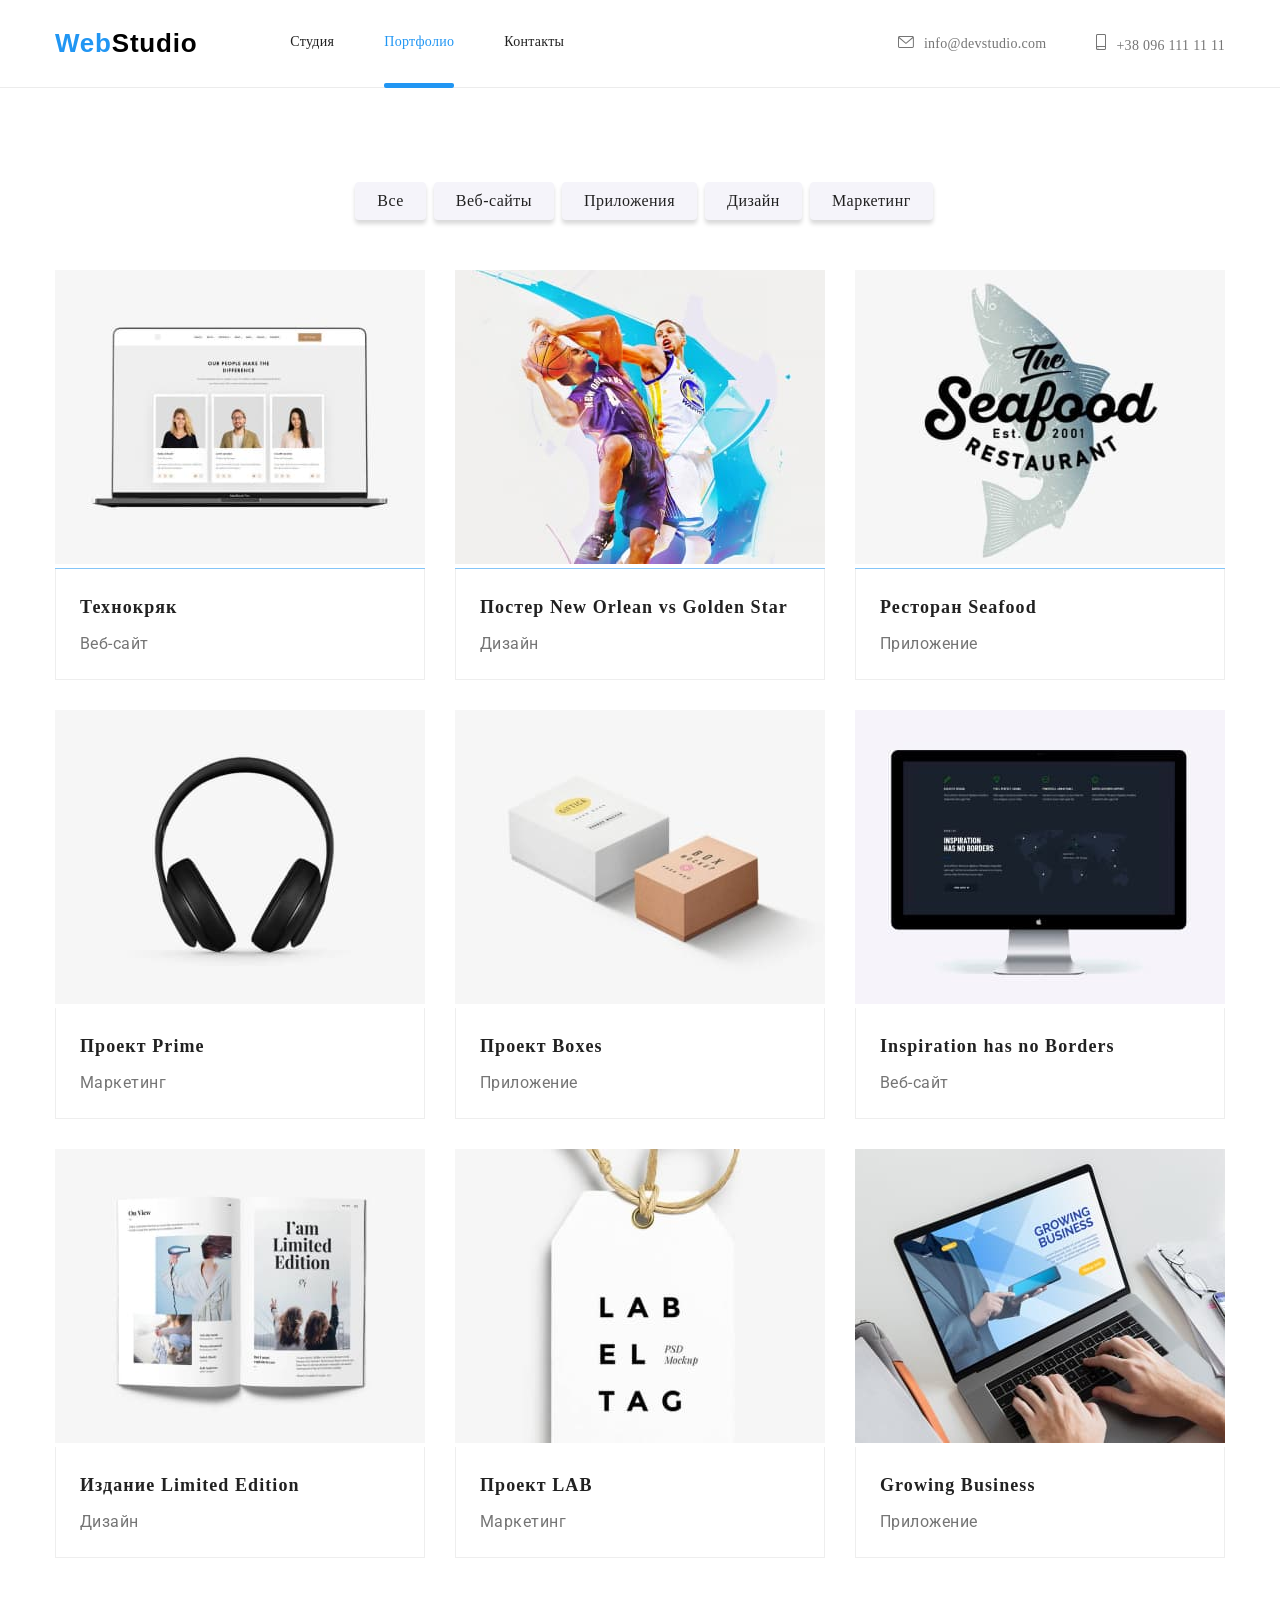
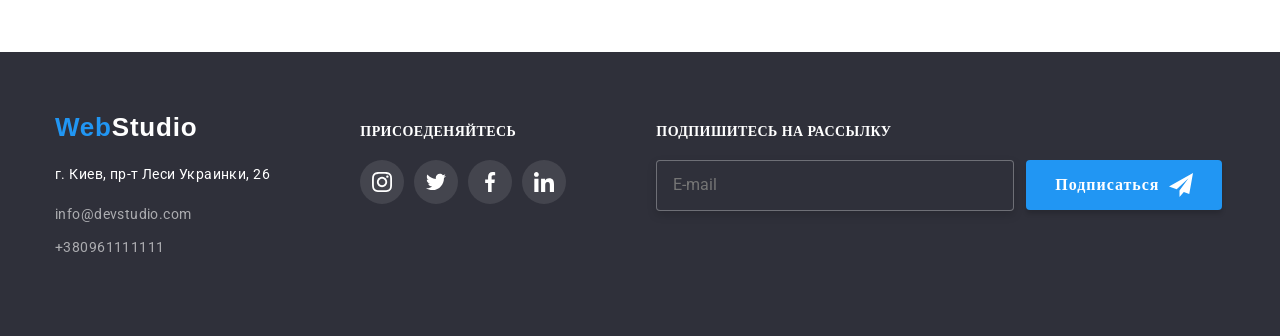
==== portfolio.html @ a05f937a "Добавляет файлы из ДЗ№7" ====
<!DOCTYPE html>
<html lang="ru">
  <head>
    <meta charset="UTF-8" />
    <meta http-equiv="X-UA-Compatible" content="IE=edge" />
    <meta name="viewport" content="width=device-width, initial-scale=1.0" />
    <title>GoIT Markup HW07</title>
    <!-- Add Google Fonts -->
    <link rel="preconnect" href="https://fonts.googleapis.com" />
    <link rel="preconnect" href="https://fonts.gstatic.com" crossorigin />
    <link
      href="https://fonts.googleapis.com/css2?family=Raleway:wght@700&family=Roboto:wght@400;500;700;900&display=swap"
      rel="stylesheet"
    />
    <!-- Modern-normalize CSS -->
    <link
      rel="stylesheet"
      href="https://cdnjs.cloudflare.com/ajax/libs/modern-normalize/1.0.0/modern-normalize.min.css"
    />
    <!-- Add CSS  -->
    <link rel="stylesheet" href="./css/main.min.css" />
  </head>
  <body class="body">
    <!-- Шапка -->
    <header class="site-header">
      <div class="container site-nav">
        <a href="./index.html" class="logo">Web<span class="logo_head">Studio</span></a>
        <nav class="site-nav">
          <ul class="header-nav">
            <li class="header-nav__item">
              <a href="./index.html" class="header-nav__link">Студия</a>
            </li>
            <li class="header-nav__item header-nav__item--append">
              <a href="./portfolio.html" class="header-nav__link header-nav__link--active"
                >Портфолио</a
              >
            </li>
            <li class="header-nav__item header-nav__item--append">
              <a href="#" class="header-nav__link">Контакты</a>
            </li>
          </ul>
        </nav>
        <ul class="contact-list">
          <li class="contact-list__item">
            <a href="mailto:info@devstudio.com" class="contact-list__link"
              ><svg class="contact_list__icon" width="16" height="12">
                <use href="./images/icons.svg#icon-mail"></use></svg
              >info@devstudio.com</a
            >
          </li>
          <li class="contact-list__item contact-list__item--append">
            <a href="tel:+380961111111" class="contact-list__link"
              ><svg class="contact_list__icon" width="10" height="16">
                <use href="./images/icons.svg#icon-phone"></use></svg
              >+38 096 111 11 11</a
            >
          </li>
        </ul>
      </div>
    </header>
    <!-- Портфолио -->
    <main>
      <section class="section">
        <div class="container">
          <h1 class="visually-hidden">Портфолио</h1>
          <ul class="pf-filter list">
            <li class="pf-filter__item pf-filter__item--append">
              <button type="button" class="button pf-filter__btn">Все</button>
            </li>
            <li class="pf-filter__item pf-filter__item--append">
              <button type="button" class="button pf-filter__btn">Веб-сайты</button>
            </li>
            <li class="pf-filter__item pf-filter__item--append">
              <button type="button" class="button pf-filter__btn">Приложения</button>
            </li>
            <li class="pf-filter__item pf-filter__item--append">
              <button type="button" class="button pf-filter__btn">Дизайн</button>
            </li>
            <li class="pf-filter__item pf-filter__item--append">
              <button type="button" class="button pf-filter__btn">Маркетинг</button>
            </li>
          </ul>
          <ul class="product-cart__wraper">
            <li class="product-cart">
              <a href="#" class="product-cart__link">
                <div class="cart-header">
                  <div class="product-cart__overlay">
                    <p class="text cart-header__text">
                      По своей сути рыбатекст является альтернативой традиционному lorem ipsum,
                      который вызывает у некторых людей недоумение при попытках прочитать рыбу текст
                    </p>
                  </div>
                  <img src="./images/pf-img1.jpg" alt="" width="370" />
                </div>
                <div class="cart-footer">
                  <h2 class="cart-footer__name tittle">Технокряк</h2>
                  <p class="cart-footer__products text">Веб-сайт</p>
                </div>
              </a>
            </li>
            <li class="product-cart">
              <a href="#" class="product-cart__link">
                <div class="cart-header">
                  <div class="product-cart__overlay">
                    <p class="text cart-header__text">
                      По своей сути рыбатекст является альтернативой традиционному lorem ipsum,
                      который вызывает у некторых людей недоумение при попытках прочитать рыбу текст
                    </p>
                  </div>
                  <img src="./images/pf-img2.jpg" alt="" width="370" />
                </div>
                <div class="cart-footer">
                  <h2 class="cart-footer__name tittle">Постер New Orlean vs Golden Star</h2>
                  <p class="cart-footer__products text">Дизайн</p>
                </div>
              </a>
            </li>
            <li class="product-cart">
              <a href="#" class="product-cart__link">
                <div class="cart-header">
                  <div class="product-cart__overlay">
                    <p class="text cart-header__text">
                      По своей сути рыбатекст является альтернативой традиционному lorem ipsum,
                      который вызывает у некторых людей недоумение при попытках прочитать рыбу текст
                    </p>
                  </div>
                  <img src="./images/pf-img3.jpg" alt="" width="370" />
                </div>
                <div class="cart-footer">
                  <h2 class="cart-footer__name tittle">Ресторан Seafood</h2>
                  <p class="cart-footer__products text">Приложение</p>
                </div>
              </a>
            </li>
            <li class="product-cart">
              <a href="#" class="product-cart__link">
                <div class="cart-header">
                  <div class="product-cart__overlay">
                    <p class="text cart-header__text">
                      По своей сути рыбатекст является альтернативой традиционному lorem ipsum,
                      который вызывает у некторых людей недоумение при попытках прочитать рыбу текст
                    </p>
                  </div>
                  <img src="./images/pf-img4.jpg" alt="" width="370" />
                </div>
                <div class="cart-footer">
                  <h2 class="cart-footer__name tittle">Проект Prime</h2>
                  <p class="cart-footer__products text">Маркетинг</p>
                </div>
              </a>
            </li>
            <li class="product-cart">
              <a href="#" class="product-cart__link">
                <div class="cart-header">
                  <div class="product-cart__overlay">
                    <p class="text cart-header__text">
                      По своей сути рыбатекст является альтернативой традиционному lorem ipsum,
                      который вызывает у некторых людей недоумение при попытках прочитать рыбу текст
                    </p>
                  </div>
                  <img src="./images/pf-img5.jpg" alt="" width="370" />
                </div>
                <div class="cart-footer">
                  <h2 class="cart-footer__name tittle">Проект Boxes</h2>
                  <p class="cart-footer__products text">Приложение</p>
                </div>
              </a>
            </li>
            <li class="product-cart">
              <a href="#" class="product-cart__link">
                <div class="cart-header">
                  <div class="product-cart__overlay">
                    <p class="text cart-header__text">
                      По своей сути рыбатекст является альтернативой традиционному lorem ipsum,
                      который вызывает у некторых людей недоумение при попытках прочитать рыбу текст
                    </p>
                  </div>
                  <img src="./images/pf-img6.jpg" alt="" width="370" />
                </div>
                <div class="cart-footer">
                  <h2 class="cart-footer__name tittle">Inspiration has no Borders</h2>
                  <p class="cart-footer__products text">Веб-сайт</p>
                </div>
              </a>
            </li>
            <li class="product-cart">
              <a href="#" class="product-cart__link">
                <div class="cart-header">
                  <div class="product-cart__overlay">
                    <p class="text cart-header__text">
                      По своей сути рыбатекст является альтернативой традиционному lorem ipsum,
                      который вызывает у некторых людей недоумение при попытках прочитать рыбу текст
                    </p>
                  </div>
                  <img src="./images/pf-img7.jpg" alt="" width="370" />
                </div>
                <div class="cart-footer">
                  <h2 class="cart-footer__name tittle">Издание Limited Edition</h2>
                  <p class="cart-footer__products text">Дизайн</p>
                </div>
              </a>
            </li>
            <li class="product-cart">
              <a href="#" class="product-cart__link">
                <div class="cart-header">
                  <div class="product-cart__overlay">
                    <p class="text cart-header__text">
                      По своей сути рыбатекст является альтернативой традиционному lorem ipsum,
                      который вызывает у некторых людей недоумение при попытках прочитать рыбу текст
                    </p>
                  </div>
                  <img src="./images/pf-img8.jpg" alt="" width="370" />
                </div>
                <div class="cart-footer">
                  <h2 class="cart-footer__name tittle">Проект LAB</h2>
                  <p class="cart-footer__products text">Маркетинг</p>
                </div>
              </a>
            </li>
            <li class="product-cart">
              <a href="#" class="product-cart__link">
                <div class="cart-header">
                  <div class="product-cart__overlay">
                    <p class="text cart-header__text">
                      По своей сути рыбатекст является альтернативой традиционному lorem ipsum,
                      который вызывает у некторых людей недоумение при попытках прочитать рыбу текст
                    </p>
                  </div>
                  <img src="./images/pf-img9.jpg" alt="" width="370" />
                </div>
                <div class="cart-footer">
                  <h2 class="cart-footer__name tittle">Growing Business</h2>
                  <p class="cart-footer__products text">Приложение</p>
                </div>
              </a>
            </li>
          </ul>
        </div>
      </section>
    </main>
    <!-- Footer -->
    <footer class="footer">
      <div class="container footer-box">
        <div class="footer-box__item footer-box__item--prepend">
          <a href="index.html" class="logo">Web<span class="logo_footer">Studio</span></a>
          <address class="footer-address">
            <p class="footer-address__text text">г. Киев, пр-т Леси Украинки, 26</p>
            <ul class="address-post list">
              <li class="address-post__item address-post__item--prepend">
                <a href="mailto:info@devstudio.com" class="address-post__link"
                  >info@devstudio.com</a
                >
              </li>
              <li class="address-post__item">
                <a href="tel:+380961111111" class="address-post__link">+380961111111</a>
              </li>
            </ul>
          </address>
        </div>
        <div class="footer-box__item">
          <p class="footer-box__tittle text">ПРИСОЕДЕНЯЙТЕСЬ</p>
          <ul class="footer-soclist list">
            <li class="footer-soclist__item footer-soclist__item--prepend">
              <a class="footer-soclist__link" href="#">
                <svg class="footer-soclist__icon" width="20" height="20" viewBox="0 0 20 20">
                  <use href="./images/icons.svg#icon-instagram"></use>
                </svg>
              </a>
            </li>
            <li class="footer-soclist__item footer-soclist__item--prepend">
              <a class="footer-soclist__link" href="#">
                <svg class="footer-soclist__icon" width="20" height="20" viewBox="0 0 20 20">
                  <use href="./images/icons.svg#icon-twitter"></use>
                </svg>
              </a>
            </li>
            <li class="footer-soclist__item footer-soclist__item--prepend">
              <a class="footer-soclist__link" href="#">
                <svg class="footer-soclist__icon" width="20" height="20" viewBox="0 0 20 20">
                  <use href="./images/icons.svg#icon-facebook"></use>
                </svg>
              </a>
            </li>
            <li class="footer-soclist__item">
              <a class="footer-soclist__link" href="#">
                <svg class="footer-soclist__icon" width="20" height="20" viewBox="0 0 20 20">
                  <use href="./images/icons.svg#icon-linkedin"></use>
                </svg>
              </a>
            </li>
          </ul>
        </div>
        <div class="footer-box__item footer-box__item--append">
          <p class="footer-box__tittle text">Подпишитесь на рассылку</p>
          <form class="footer-box__form">
            <input class="footer-box__input" type="text" placeholder="E-mail" />
            <button type="submit" class="footer-box__btn button">
              Подписаться<svg class="btn__icon--append" width="24" height="24" viewBox="0 0 24 24">
                <use href="./images/icons.svg#icon-send"></use>
              </svg>
            </button>
          </form>
        </div>
      </div>
    </footer>
  </body>
</html>
---- css/main.min.css ----
:root{--title-text-color: #212121;--main-text-color: #757575;--accent-color: #2196f3;--main-bg-color: #ffffff;--secondary-bg-color: #f5f4fa;--footer-bg-color: #2f303a;--main-logo-color: #2196f3;--pf-cart-border-color: #eeeeee;--address-link-footer: rgba(255, 255, 255, 0.6);--btn-bg-color: #f5f4fa;--btn-click-color: #188ce8;--baner-tittle-color: #ffffff;--white-color: #ffffff}.visually-hidden{position:absolute;white-space:nowrap;width:1px;height:1px;overflow:hidden;border:0;padding:0;clip:rect(0 0 0 0);-webkit-clip-path:inset(50%);clip-path:inset(50%);margin:-1px}@font-face{font-family:'Raleway';font-style:normal;font-weight:700;font-display:swap;src:url(https://fonts.gstatic.com/s/raleway/v27/1Ptxg8zYS_SKggPN4iEgvnHyvveLxVs9pbCFPrEHJA.woff2) format("woff2");unicode-range:U+0460-052F, U+1C80-1C88, U+20B4, U+2DE0-2DFF, U+A640-A69F, U+FE2E-FE2F}@font-face{font-family:'Raleway';font-style:normal;font-weight:700;font-display:swap;src:url(https://fonts.gstatic.com/s/raleway/v27/1Ptxg8zYS_SKggPN4iEgvnHyvveLxVs9pbCFPrEHJA.woff2) format("woff2");unicode-range:U+0460-052F, U+1C80-1C88, U+20B4, U+2DE0-2DFF, U+A640-A69F, U+FE2E-FE2F}@font-face{font-family:'Roboto';font-style:normal;font-weight:500;font-display:swap;src:url(https://fonts.gstatic.com/s/roboto/v29/KFOlCnqEu92Fr1MmEU9fCRc4EsA.woff2) format("woff2");unicode-range:U+0460-052F, U+1C80-1C88, U+20B4, U+2DE0-2DFF, U+A640-A69F, U+FE2E-FE2F}@font-face{font-family:'Roboto';font-style:normal;font-weight:700;font-display:swap;src:url(https://fonts.gstatic.com/s/roboto/v29/KFOlCnqEu92Fr1MmWUlfCRc4EsA.woff2) format("woff2");unicode-range:U+0460-052F, U+1C80-1C88, U+20B4, U+2DE0-2DFF, U+A640-A69F, U+FE2E-FE2F}.body{background-color:var(--main-bg-color);color:var(--title-text-color);font-family:'Roboto', ssans-serif}.section{padding-top:94px;padding-bottom:94px}.container{width:1200px;padding-left:15px;padding-right:15px;margin:0 auto}.tittle{font-weight:700;font-size:36px;line-height:1.16;letter-spacing:0.03em}.text{margin:0;font-size:14px;line-height:1.14;letter-spacing:0.03em;color:var(--main-text-color)}.button{font-weight:700;font-size:16px;line-height:1.87;letter-spacing:0.06em;cursor:pointer;-webkit-box-shadow:0px 4px 4px rgba(0,0,0,0.15);box-shadow:0px 4px 4px rgba(0,0,0,0.15);border-radius:4px;border:none;color:var(--white-color)}.list{list-style:none}.backdrop{position:fixed;top:0;left:0;width:100%;height:100%;background-color:rgba(0,0,0,0.5);z-index:1;opacity:1;-webkit-transition:opacity 250ms cubic-bezier(0.4, 0, 0.2, 1),visibility 250ms cubic-bezier(0.4, 0, 0.2, 1),-webkit-transform 250ms cubic-bezier(0.4, 0, 0.2, 1);transition:opacity 250ms cubic-bezier(0.4, 0, 0.2, 1),visibility 250ms cubic-bezier(0.4, 0, 0.2, 1),-webkit-transform 250ms cubic-bezier(0.4, 0, 0.2, 1);transition:transform 250ms cubic-bezier(0.4, 0, 0.2, 1),opacity 250ms cubic-bezier(0.4, 0, 0.2, 1),visibility 250ms cubic-bezier(0.4, 0, 0.2, 1);transition:transform 250ms cubic-bezier(0.4, 0, 0.2, 1),opacity 250ms cubic-bezier(0.4, 0, 0.2, 1),visibility 250ms cubic-bezier(0.4, 0, 0.2, 1),-webkit-transform 250ms cubic-bezier(0.4, 0, 0.2, 1)}.backdrop.is-hidden{opacity:0;pointer-events:none;visibility:hidden}.backdrop.is-hidden .modal{-webkit-transform:translate(-50%, -50%) scale(0.5);transform:translate(-50%, -50%) scale(0.5)}.modal{position:absolute;top:50%;left:50%;-webkit-transform:translate(-50%, -50%) scale(1);transform:translate(-50%, -50%) scale(1);width:528px;padding:40px;background-color:var(--white-color);-webkit-transition:-webkit-transform 250ms cubic-bezier(0.4, 0, 0.2, 1);transition:-webkit-transform 250ms cubic-bezier(0.4, 0, 0.2, 1);transition:transform 250ms cubic-bezier(0.4, 0, 0.2, 1);transition:transform 250ms cubic-bezier(0.4, 0, 0.2, 1), -webkit-transform 250ms cubic-bezier(0.4, 0, 0.2, 1)}.btn-close{position:fixed;right:8px;top:8px;display:-webkit-box;display:-ms-flexbox;display:flex;-webkit-box-align:center;-ms-flex-align:center;align-items:center;-webkit-box-pack:center;-ms-flex-pack:center;justify-content:center;width:30px;height:30px;background:#ffffff;border:1px solid rgba(0,0,0,0.1);border-radius:50%}.icon-close{fill:currentColor;-webkit-transition:fill 250ms cubic-bezier(0.4, 0, 0.2, 1);transition:fill 250ms cubic-bezier(0.4, 0, 0.2, 1)}.btn-close:hover .icon-close{fill:var(--accent-color)}.modal_tittle{margin-top:0;margin-bottom:12px;font-weight:700;font-size:20px;line-height:23px;text-align:center;letter-spacing:0.03em;color:var(--title-text-color)}.order_form{display:-webkit-box;display:-ms-flexbox;display:flex;-webkit-box-orient:vertical;-webkit-box-direction:normal;-ms-flex-direction:column;flex-direction:column}.box_input{position:relative;display:-webkit-box;display:-ms-flexbox;display:flex;-webkit-box-orient:vertical;-webkit-box-direction:normal;-ms-flex-direction:column;flex-direction:column;-webkit-box-align:start;-ms-flex-align:start;align-items:flex-start;margin-bottom:10px;font-weight:400;font-size:12px;line-height:1.16;letter-spacing:0.01em;color:var(--main-text-color)}.form_input{width:100%;height:40px;margin-top:4px;padding-top:11px;padding-bottom:11px;padding-left:42px;border:1px solid;border-color:rgba(33,33,33,0.2);border-radius:4px;outline:0;-webkit-transform:border-color 250ms cubic-bezier(0.4, 0, 0.2, 1);transform:border-color 250ms cubic-bezier(0.4, 0, 0.2, 1)}.form_input:focus ~ .form-icon,.form_input:hover ~ .form-icon{fill:var(--accent-color)}.form_input:focus,.form_input:hover{border-color:var(--main-logo-color)}.form_comment{width:100%;margin-top:4px;padding-top:11px;padding-bottom:11px;padding-left:12px;border:1px solid;border-color:rgba(33,33,33,0.2);border-radius:4px;outline:0;resize:none;-webkit-transform:border-color 250ms cubic-bezier(0.4, 0, 0.2, 1);transform:border-color 250ms cubic-bezier(0.4, 0, 0.2, 1)}.form_comment:focus,.form_comment:hover{border-color:var(--main-logo-color)}.form-icon{position:absolute;top:50%;left:12px;display:inline-block;width:18px;height:18px;-webkit-transform:fill 250ms cubic-bezier(0.4, 0, 0.2, 1);transform:fill 250ms cubic-bezier(0.4, 0, 0.2, 1)}.order_check{display:-webkit-box;display:-ms-flexbox;display:flex;-webkit-box-align:center;-ms-flex-align:center;align-items:center;-webkit-box-pack:center;-ms-flex-pack:center;justify-content:center;margin-bottom:30px;font-weight:400;font-size:14px;line-height:1.71;letter-spacing:0.03em;color:var(--main-text-color)}.inp_checkbox{-webkit-appearance:none;-moz-appearance:none;appearance:none;position:absolute}.inp_checkbox:checked ~ .icon_checkbox{border-color:var(--accent-color);background-color:var(--accent-color);background-image:url(../images/icon_check.svg);background-size:contain;background-repeat:no-repeat;background-origin:border-box}.icon_checkbox{display:inline-block;width:15px;height:15px;margin-right:7px;border:2px solid var(--title-text-color);border-radius:4px}.order_check .link{margin-left:5px;color:var(--accent-color)}.order_btn{width:200px;height:50px;padding:10px 55px;margin-left:auto;margin-right:auto;-webkit-box-shadow:0px 4px 4px rgba(0,0,0,0.15);box-shadow:0px 4px 4px rgba(0,0,0,0.15);border-radius:4px;background-color:var(--btn-click-color);font-weight:700;font-size:16px;line-height:1.88;letter-spacing:0.06em;color:var(--white-color)}.logo{text-decoration:none;color:var(--main-logo-color);font-family:'Raleway', sans-serif;font-weight:bold;font-size:26px;line-height:1.2;letter-spacing:0.03em;margin-right:93px}.logo_head{color:#000000}.logo_footer{color:var(--white-color)}.site-header{border-bottom:1px solid #ececec}.site-nav{display:-webkit-box;display:-ms-flexbox;display:flex;-webkit-box-align:center;-ms-flex-align:center;align-items:center}.header-nav{display:-webkit-box;display:-ms-flexbox;display:flex;list-style:none;margin:0;padding-left:0}.header-nav__item{display:block;padding-top:32px;padding-bottom:32px}.header-nav__item--append{margin-left:50px}.header-nav__link{text-decoration:none;font-weight:500;font-size:14px;line-height:1.15;letter-spacing:0.02em;color:var(--title-text-color);-webkit-transition:color 250ms cubic-bezier(0.4, 0, 0.2, 1);transition:color 250ms cubic-bezier(0.4, 0, 0.2, 1)}.header-nav__link--active{color:var(--accent-color)}.header-nav__link--active::after{position:relative;left:0;top:33px;content:'';display:block;width:100%;height:5px;background-color:var(--accent-color);border-radius:2px}.header-nav__link:hover,.header-nav__link:focus{color:var(--accent-color)}.contact-list{display:-webkit-box;display:-ms-flexbox;display:flex;list-style:none;margin:0 0 0 auto;padding-left:0}.contact-list__item{display:-webkit-inline-box;display:-ms-inline-flexbox;display:inline-flex;-webkit-box-align:center;-ms-flex-align:center;align-items:center;padding-top:32px;padding-bottom:32px}.contact-list__item--append{margin-left:50px}.contact-list__link{text-decoration:none;font-weight:500;font-size:14px;line-height:1.15;letter-spacing:0.02em;color:var(--main-text-color);-webkit-transition:color 250ms cubic-bezier(0.4, 0, 0.2, 1);transition:color 250ms cubic-bezier(0.4, 0, 0.2, 1)}.contact-list__link:hover,.contact-list__link:focus{color:var(--accent-color)}.contact_list__icon{margin-right:10px;fill:currentColor;-webkit-transition:fill 250ms cubic-bezier(0.4, 0, 0.2, 1);transition:fill 250ms cubic-bezier(0.4, 0, 0.2, 1)}.contact_list__icon:hover,.contact_list__icon:focus{fill:currentColor}.banner{background-color:var(--footer-bg-color);text-align:center;padding-top:200px;padding-bottom:200px;max-width:1600px;height:600px;margin-left:auto;margin-right:auto;background-image:-webkit-gradient(linear, left top, left bottom, from(rgba(47,48,58,0.4)), to(rgba(47,48,58,0.4))),url(../images/banner.jpg);background-image:linear-gradient(rgba(47,48,58,0.4), rgba(47,48,58,0.4)),url(../images/banner.jpg);background-repeat:no-repeat}.banner__tittle{font-weight:900;font-size:44px;line-height:1.36;letter-spacing:0.06em;text-transform:uppercase;color:var(--baner-tittle-color);margin-bottom:30px;margin-top:0}.banner__btn{background-color:var(--accent-color);color:var(--baner-tittle-color);padding-top:10px;padding-right:32px;padding-bottom:10px;padding-left:32px}.banner__btn:active{background-color:var(--btn-click-color)}.peculiar{padding-bottom:0}.pec-post{display:-webkit-box;display:-ms-flexbox;display:flex;list-style:none;margin:0;padding-left:0}.pec-post__item{width:270px}.pec-post__item--append{margin-left:30px}.pec-box{display:-webkit-box;display:-ms-flexbox;display:flex;-webkit-box-align:center;-ms-flex-align:center;align-items:center;-webkit-box-pack:center;-ms-flex-pack:center;justify-content:center;width:270px;height:120px;margin-bottom:30px;background-color:var(--secondary-bg-color);border-radius:4px}.pec-box__icon{width:70px;height:70px}.pec-post__tittle{font-size:14px;letter-spacing:0.03em;text-transform:uppercase;margin-top:0px;margin-bottom:10px}.pec-post__text{line-height:1.7;margin:0}.work__tittle{text-align:center;margin-top:0;margin-bottom:50px}.work{display:-webkit-box;display:-ms-flexbox;display:flex;list-style:none;margin:0;padding-left:0}.work__item--append{margin-left:30px}.work-box{position:relative;width:370px;height:294px}.box-label{position:absolute;left:0;bottom:0;display:-webkit-box;display:-ms-flexbox;display:flex;-webkit-box-align:center;-ms-flex-align:center;align-items:center;-webkit-box-pack:center;-ms-flex-pack:center;justify-content:center;width:100%;height:70px;background:rgba(47,48,58,0.8)}.box-label__text{font-weight:700;text-transform:uppercase;color:var(--white-color)}.our-team{background-color:var(--secondary-bg-color)}.our-team__tittle{text-align:center;margin-top:0;margin-bottom:50px}.pers-cart{display:-webkit-box;display:-ms-flexbox;display:flex;text-align:center;list-style:none;margin:0;padding-left:0}.pers-cart__item{background:#ffffff;-webkit-box-shadow:0px 1px 3px rgba(0,0,0,0.12),0px 1px 1px rgba(0,0,0,0.14),0px 2px 1px rgba(0,0,0,0.2);box-shadow:0px 1px 3px rgba(0,0,0,0.12),0px 1px 1px rgba(0,0,0,0.14),0px 2px 1px rgba(0,0,0,0.2);border-radius:0px 0px 4px 4px}.pers-cart__item--append{margin-left:30px}.pers-label{padding-top:30px;padding-bottom:30px;padding-right:24px;padding-left:24px}.pers-label__name{font-weight:500;font-size:16px;line-height:1.18;margin-top:0;margin-bottom:10px}.pers-label__prof{font-size:16px;line-height:1.18;margin-top:0;margin-bottom:16px;color:var(--main-text-color)}.pers-social{display:-webkit-box;display:-ms-flexbox;display:flex;-webkit-box-align:center;-ms-flex-align:center;align-items:center;-webkit-box-pack:space-evenly;-ms-flex-pack:space-evenly;justify-content:space-evenly;margin:0;padding-left:0;list-style:none}.pers-social__link{display:-webkit-box;display:-ms-flexbox;display:flex;-webkit-box-align:center;-ms-flex-align:center;align-items:center;-webkit-box-pack:center;-ms-flex-pack:center;justify-content:center;width:44px;height:44px;border-radius:50%;color:#afb1b8;-webkit-transition:background-color 250ms cubic-bezier(0.4, 0, 0.2, 1);transition:background-color 250ms cubic-bezier(0.4, 0, 0.2, 1)}.pers-social__link:hover,.pers-social__link:focus{background-color:var(--accent-color)}.pers-social__link:hover .pers-social__icon,.pers-social__link:focus .pers-social__icon{fill:#ffffff}.pers-social__link--append{margin-left:10px}.pers-social__icon{fill:currentColor;-webkit-transition:fill 250ms cubic-bezier(0.4, 0, 0.2, 1);transition:fill 250ms cubic-bezier(0.4, 0, 0.2, 1)}.our-client__tittle{text-align:center;margin-top:0;margin-bottom:50px}.client-post{display:-webkit-box;display:-ms-flexbox;display:flex;margin:0;padding-left:0}.client-post__item--append{margin-left:30px}.client-post__item{display:-webkit-box;display:-ms-flexbox;display:flex;width:170px;height:92px;border:1px solid;border-color:#afb1b8;border-radius:4px;-webkit-transition:border-color 250ms cubic-bezier(0.4, 0, 0.2, 1);transition:border-color 250ms cubic-bezier(0.4, 0, 0.2, 1)}.client-post__item:hover,.client-post__item:focus{border-color:var(--accent-color)}.client-post__link{display:-webkit-box;display:-ms-flexbox;display:flex;-webkit-box-align:center;-ms-flex-align:center;align-items:center;-webkit-box-pack:center;-ms-flex-pack:center;justify-content:center;width:170px;height:92px;color:#afb1b8;-webkit-transition:color 250ms cubic-bezier(0.4, 0, 0.2, 1);transition:color 250ms cubic-bezier(0.4, 0, 0.2, 1)}.client-post__link:hover,.client-post__link:focus{color:var(--accent-color)}.client-post__icon{fill:currentColor}footer{background-color:var(--footer-bg-color);padding-top:60px;padding-bottom:60px}.footer-box{display:-webkit-box;display:-ms-flexbox;display:flex;-webkit-box-align:baseline;-ms-flex-align:baseline;align-items:baseline}.footer-address{margin-top:20px}.address-post{padding-left:0}.footer-address__text{font-style:normal;line-height:1.71;color:var(--white-color);margin-top:0;margin-bottom:9px}.address-post__link{font-style:normal;text-decoration:none;font-size:14px;line-height:1.71;letter-spacing:0.03em;color:var(--address-link-footer);margin-top:0}.address-post__item--prepend{margin-top:0;margin-bottom:9px}.footer-box__item--prepend{margin-right:70px}.footer-box__tittle{font-weight:700;text-transform:uppercase;color:var(--white-color);margin-top:0;margin-bottom:20px}.footer-soclist{display:-webkit-box;display:-ms-flexbox;display:flex;text-align:center;padding-left:0;margin:0}.footer-soclist__item{display:block;width:44px;height:44px;border-radius:50%;padding:12px;background-color:rgba(255,255,255,0.1);-webkit-transition:background-color 250ms cubic-bezier(0.4, 0, 0.2, 1);transition:background-color 250ms cubic-bezier(0.4, 0, 0.2, 1)}.footer-soclist__item:hover,.footer-soclist__item:focus{background-color:var(--accent-color)}.footer-soclist__link{color:var(--white-color)}.footer-soclist__icon{fill:currentColor}.footer-soclist__item--prepend{margin-right:10px}.footer-box__item--append{margin-left:90px}.footer-box__form{display:-webkit-inline-box;display:-ms-inline-flexbox;display:inline-flex;-webkit-box-align:center;-ms-flex-align:center;align-items:center;-webkit-box-pack:center;-ms-flex-pack:center;justify-content:center}.footer-box__input{width:358px;padding:15px 16px;border:1px solid rgba(255,255,255,0.3);-webkit-filter:drop-shadow(0px 4px 4px rgba(0,0,0,0.15));filter:drop-shadow(0px 4px 4px rgba(0,0,0,0.15));border-radius:4px;background-color:var(--footer-bg-color);color:var(--main-text-color)}.footer-box__btn{display:-webkit-box;display:-ms-flexbox;display:flex;-webkit-box-align:center;-ms-flex-align:center;align-items:center;-webkit-box-pack:center;-ms-flex-pack:center;justify-content:center;margin-left:12px;padding:10px 29px;background:var(--accent-color)}.btn__icon--append{margin-left:10px;width:24px;height:24px}.pf-filter{display:-webkit-box;display:-ms-flexbox;display:flex;-webkit-box-pack:center;-ms-flex-pack:center;justify-content:center;margin-top:0;margin-bottom:50px;padding-left:0}.pf-filter__item--append{margin-left:8px}.pf-filter__btn{background-color:var(--btn-bg-color);border-radius:4px;font-weight:500;font-size:16px;line-height:1.62;text-align:center;letter-spacing:0.03em;color:var(--title-text-color);padding-top:6px;padding-right:22px;padding-bottom:6px;padding-left:22px;-webkit-transition:background-color 250ms cubic-bezier(0.4, 0, 0.2, 1),color 250ms cubic-bezier(0.4, 0, 0.2, 1),-webkit-box-shadow 250ms cubic-bezier(0.4, 0, 0.2, 1);transition:background-color 250ms cubic-bezier(0.4, 0, 0.2, 1),color 250ms cubic-bezier(0.4, 0, 0.2, 1),-webkit-box-shadow 250ms cubic-bezier(0.4, 0, 0.2, 1);transition:background-color 250ms cubic-bezier(0.4, 0, 0.2, 1),color 250ms cubic-bezier(0.4, 0, 0.2, 1),box-shadow 250ms cubic-bezier(0.4, 0, 0.2, 1);transition:background-color 250ms cubic-bezier(0.4, 0, 0.2, 1),color 250ms cubic-bezier(0.4, 0, 0.2, 1),box-shadow 250ms cubic-bezier(0.4, 0, 0.2, 1),-webkit-box-shadow 250ms cubic-bezier(0.4, 0, 0.2, 1)}.pf-filter__btn:hover,.pf-filter__btn:focus{background-color:var(--accent-color);color:var(--white-color);-webkit-box-shadow:0px 3px 1px rgba(0,0,0,0.1),0px 1px 2px rgba(0,0,0,0.08),0px 2px 2px rgba(0,0,0,0.12);box-shadow:0px 3px 1px rgba(0,0,0,0.1),0px 1px 2px rgba(0,0,0,0.08),0px 2px 2px rgba(0,0,0,0.12)}.product-cart__wraper{display:-webkit-box;display:-ms-flexbox;display:flex;-ms-flex-wrap:wrap;flex-wrap:wrap;list-style:none;margin:-15px;padding:0}.product-cart{width:370px;margin:15px}.product-cart:hover .product-cart__overlay{-webkit-transform:translateY(0);transform:translateY(0)}.cart-header{position:relative;overflow:hidden}.product-cart__overlay{position:absolute;top:0;left:0;display:-webkit-box;display:-ms-flexbox;display:flex;-webkit-box-align:center;-ms-flex-align:center;align-items:center;-webkit-box-pack:center;-ms-flex-pack:center;justify-content:center;width:100%;height:100%;background:rgba(33,150,243,0.9);padding-left:24px;padding-right:24px;-webkit-transform:translateY(100%);transform:translateY(100%);-webkit-transition:-webkit-transform 250ms cubic-bezier(0.4, 0, 0.2, 1);transition:-webkit-transform 250ms cubic-bezier(0.4, 0, 0.2, 1);transition:transform 250ms cubic-bezier(0.4, 0, 0.2, 1);transition:transform 250ms cubic-bezier(0.4, 0, 0.2, 1), -webkit-transform 250ms cubic-bezier(0.4, 0, 0.2, 1)}.cart-header__text{margin:0;font-weight:400;font-size:18px;line-height:1.56;letter-spacing:0.03em;color:var(--white-color)}.cart-footer{border-left:1px solid #eeeeee;border-right:1px solid #eeeeee;border-bottom:1px solid #eeeeee;padding-top:20px;padding-right:24px;padding-bottom:20px;padding-left:24px}.product-cart__link{display:block;text-decoration:none;-webkit-transition:-webkit-box-shadow 250ms cubic-bezier(0.4, 0, 0.2, 1);transition:-webkit-box-shadow 250ms cubic-bezier(0.4, 0, 0.2, 1);transition:box-shadow 250ms cubic-bezier(0.4, 0, 0.2, 1);transition:box-shadow 250ms cubic-bezier(0.4, 0, 0.2, 1), -webkit-box-shadow 250ms cubic-bezier(0.4, 0, 0.2, 1)}.product-cart__link:hover,.product-cart__link:focus{-webkit-box-shadow:0px 1px 1px rgba(0,0,0,0.12),0px 4px 4px rgba(0,0,0,0.06),1px 4px 6px rgba(0,0,0,0.16);box-shadow:0px 1px 1px rgba(0,0,0,0.12),0px 4px 4px rgba(0,0,0,0.06),1px 4px 6px rgba(0,0,0,0.16)}.cart-footer__name{font-weight:700;font-size:18px;line-height:2;letter-spacing:0.06em;color:var(--title-text-color);margin-top:0;margin-bottom:4px}.cart-footer__products{font-size:16px;line-height:1.87;letter-spacing:0.03em;color:var(--main-text-color);margin-top:0;margin-bottom:0}
/*# sourceMappingURL=main.min.css.map */
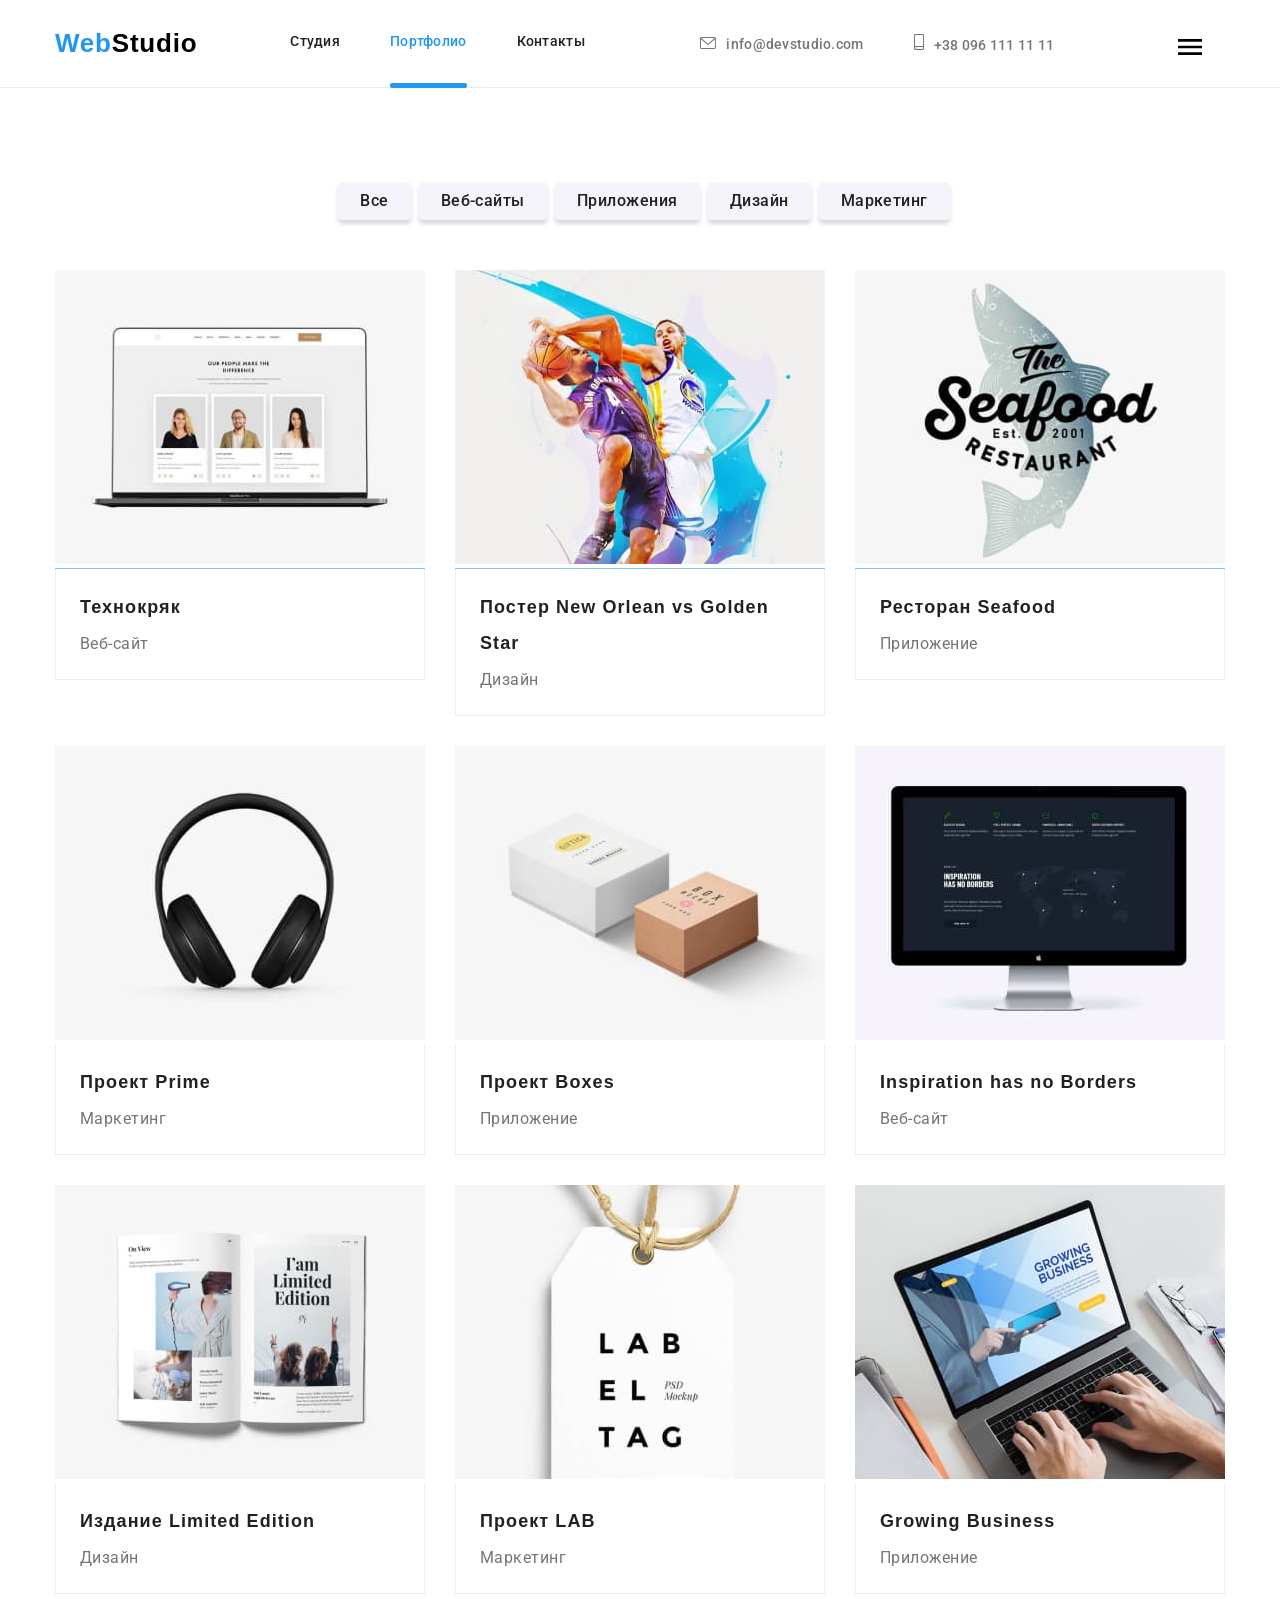
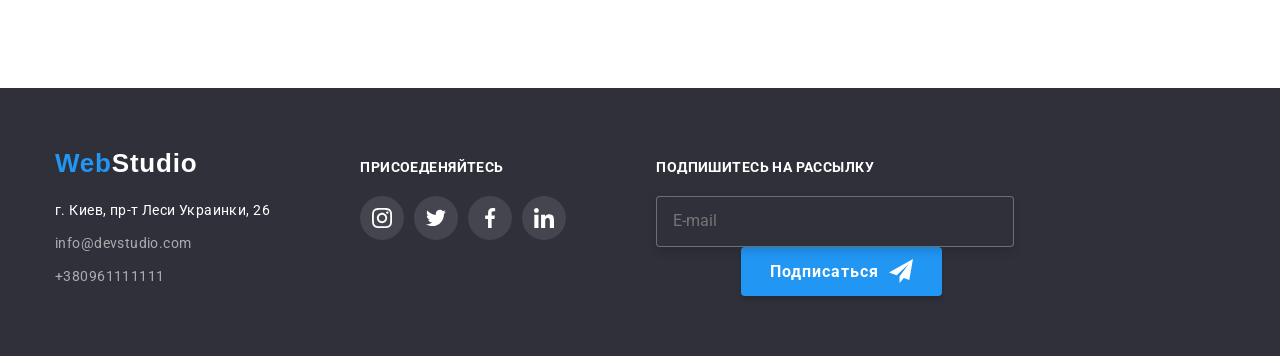
==== commit a9b11381: "добавляет мобаил меню" ====
--- a/portfolio.html
+++ b/portfolio.html
@@ -23,7 +23,7 @@
   <body class="body">
     <!-- Шапка -->
     <header class="site-header">
-      <div class="container site-nav">
+      <div class="container header-box">
         <a href="./index.html" class="logo">Web<span class="logo_head">Studio</span></a>
         <nav class="site-nav">
           <ul class="header-nav">
@@ -56,6 +56,63 @@
             >
           </li>
         </ul>
+        <button type="button" class="menu-toggle js-open-menu">
+          <svg width="40" height="40">
+            <use href="./images/icons.svg#mob-menu" class="icon-menu"></use>
+          </svg>
+        </button>
+      </div>
+      <!--Mobile menu-->
+      <div class="menu-container js-menu-container is-open">
+        <button type="button" class="menu-toggle js-close-menu">
+          <svg width="40" height="40">
+            <use href="./images/icons.svg#mob-close" class="icon-cross"></use>
+          </svg>
+        </button>
+        <div class="mobmenu-box">
+          <nav class="mobmenu-box__item">
+            <ul class="menu-nav list">
+              <li class="menu-nav__item">
+                <a href="./index.html" class="menu-nav__link"> Студия </a>
+              </li>
+              <li class="menu-nav__item">
+                <a href="./portfolio.html" class="menu-nav__link menu-nav__link--active">
+                  Портфолио
+                </a>
+              </li>
+              <li class="menu-nav__item"><a href="./" class="menu-nav__link"> Контакты </a></li>
+            </ul>
+          </nav>
+          <div class="mobmenu-box__item">
+            <ul class="menu-contact list">
+              <li class="menu-contact__item">
+                <a href="tel:+380961111111" class="menu-contact__link menu-contact__link--phone">
+                  +38 096 111 11 11
+                </a>
+              </li>
+              <li class="menu-contact__item">
+                <a href="mailto:info@devstudio.com" class="menu-contact__link menu-contact__email">
+                  info@devstudio.com
+                </a>
+              </li>
+            </ul>
+
+            <ul class="menu-social list">
+              <li class="menu-social__item">
+                <a href="https://www.instagram.com/" class="menu-social__link"> Instagram </a>
+              </li>
+              <li class="menu-social__item">
+                <a href="https://twitter.com/" class="menu-social__link"> Twitter </a>
+              </li>
+              <li class="menu-social__item">
+                <a href="https://www.facebook.com/" class="menu-social__link"> Facebook </a>
+              </li>
+              <li class="menu-social__item">
+                <a href="https://www.linkedin.com" class="menu-social__link"> LinkedIn </a>
+              </li>
+            </ul>
+          </div>
+        </div>
       </div>
     </header>
     <!-- Портфолио -->
@@ -303,5 +360,7 @@
         </div>
       </div>
     </footer>
+    <script src="./js/modal.js"></script>
+    <script src="js/mobile-menu.js"></script>
   </body>
 </html>
--- a/css/main.min.css
+++ b/css/main.min.css
@@ -1,2 +1,2 @@
-:root{--title-text-color: #212121;--main-text-color: #757575;--accent-color: #2196f3;--main-bg-color: #ffffff;--secondary-bg-color: #f5f4fa;--footer-bg-color: #2f303a;--main-logo-color: #2196f3;--pf-cart-border-color: #eeeeee;--address-link-footer: rgba(255, 255, 255, 0.6);--btn-bg-color: #f5f4fa;--btn-click-color: #188ce8;--baner-tittle-color: #ffffff;--white-color: #ffffff}.visually-hidden{position:absolute;white-space:nowrap;width:1px;height:1px;overflow:hidden;border:0;padding:0;clip:rect(0 0 0 0);-webkit-clip-path:inset(50%);clip-path:inset(50%);margin:-1px}@font-face{font-family:'Raleway';font-style:normal;font-weight:700;font-display:swap;src:url(https://fonts.gstatic.com/s/raleway/v27/1Ptxg8zYS_SKggPN4iEgvnHyvveLxVs9pbCFPrEHJA.woff2) format("woff2");unicode-range:U+0460-052F, U+1C80-1C88, U+20B4, U+2DE0-2DFF, U+A640-A69F, U+FE2E-FE2F}@font-face{font-family:'Raleway';font-style:normal;font-weight:700;font-display:swap;src:url(https://fonts.gstatic.com/s/raleway/v27/1Ptxg8zYS_SKggPN4iEgvnHyvveLxVs9pbCFPrEHJA.woff2) format("woff2");unicode-range:U+0460-052F, U+1C80-1C88, U+20B4, U+2DE0-2DFF, U+A640-A69F, U+FE2E-FE2F}@font-face{font-family:'Roboto';font-style:normal;font-weight:500;font-display:swap;src:url(https://fonts.gstatic.com/s/roboto/v29/KFOlCnqEu92Fr1MmEU9fCRc4EsA.woff2) format("woff2");unicode-range:U+0460-052F, U+1C80-1C88, U+20B4, U+2DE0-2DFF, U+A640-A69F, U+FE2E-FE2F}@font-face{font-family:'Roboto';font-style:normal;font-weight:700;font-display:swap;src:url(https://fonts.gstatic.com/s/roboto/v29/KFOlCnqEu92Fr1MmWUlfCRc4EsA.woff2) format("woff2");unicode-range:U+0460-052F, U+1C80-1C88, U+20B4, U+2DE0-2DFF, U+A640-A69F, U+FE2E-FE2F}.body{background-color:var(--main-bg-color);color:var(--title-text-color);font-family:'Roboto', ssans-serif}.section{padding-top:94px;padding-bottom:94px}.container{width:1200px;padding-left:15px;padding-right:15px;margin:0 auto}.tittle{font-weight:700;font-size:36px;line-height:1.16;letter-spacing:0.03em}.text{margin:0;font-size:14px;line-height:1.14;letter-spacing:0.03em;color:var(--main-text-color)}.button{font-weight:700;font-size:16px;line-height:1.87;letter-spacing:0.06em;cursor:pointer;-webkit-box-shadow:0px 4px 4px rgba(0,0,0,0.15);box-shadow:0px 4px 4px rgba(0,0,0,0.15);border-radius:4px;border:none;color:var(--white-color)}.list{list-style:none}.backdrop{position:fixed;top:0;left:0;width:100%;height:100%;background-color:rgba(0,0,0,0.5);z-index:1;opacity:1;-webkit-transition:opacity 250ms cubic-bezier(0.4, 0, 0.2, 1),visibility 250ms cubic-bezier(0.4, 0, 0.2, 1),-webkit-transform 250ms cubic-bezier(0.4, 0, 0.2, 1);transition:opacity 250ms cubic-bezier(0.4, 0, 0.2, 1),visibility 250ms cubic-bezier(0.4, 0, 0.2, 1),-webkit-transform 250ms cubic-bezier(0.4, 0, 0.2, 1);transition:transform 250ms cubic-bezier(0.4, 0, 0.2, 1),opacity 250ms cubic-bezier(0.4, 0, 0.2, 1),visibility 250ms cubic-bezier(0.4, 0, 0.2, 1);transition:transform 250ms cubic-bezier(0.4, 0, 0.2, 1),opacity 250ms cubic-bezier(0.4, 0, 0.2, 1),visibility 250ms cubic-bezier(0.4, 0, 0.2, 1),-webkit-transform 250ms cubic-bezier(0.4, 0, 0.2, 1)}.backdrop.is-hidden{opacity:0;pointer-events:none;visibility:hidden}.backdrop.is-hidden .modal{-webkit-transform:translate(-50%, -50%) scale(0.5);transform:translate(-50%, -50%) scale(0.5)}.modal{position:absolute;top:50%;left:50%;-webkit-transform:translate(-50%, -50%) scale(1);transform:translate(-50%, -50%) scale(1);width:528px;padding:40px;background-color:var(--white-color);-webkit-transition:-webkit-transform 250ms cubic-bezier(0.4, 0, 0.2, 1);transition:-webkit-transform 250ms cubic-bezier(0.4, 0, 0.2, 1);transition:transform 250ms cubic-bezier(0.4, 0, 0.2, 1);transition:transform 250ms cubic-bezier(0.4, 0, 0.2, 1), -webkit-transform 250ms cubic-bezier(0.4, 0, 0.2, 1)}.btn-close{position:fixed;right:8px;top:8px;display:-webkit-box;display:-ms-flexbox;display:flex;-webkit-box-align:center;-ms-flex-align:center;align-items:center;-webkit-box-pack:center;-ms-flex-pack:center;justify-content:center;width:30px;height:30px;background:#ffffff;border:1px solid rgba(0,0,0,0.1);border-radius:50%}.icon-close{fill:currentColor;-webkit-transition:fill 250ms cubic-bezier(0.4, 0, 0.2, 1);transition:fill 250ms cubic-bezier(0.4, 0, 0.2, 1)}.btn-close:hover .icon-close{fill:var(--accent-color)}.modal_tittle{margin-top:0;margin-bottom:12px;font-weight:700;font-size:20px;line-height:23px;text-align:center;letter-spacing:0.03em;color:var(--title-text-color)}.order_form{display:-webkit-box;display:-ms-flexbox;display:flex;-webkit-box-orient:vertical;-webkit-box-direction:normal;-ms-flex-direction:column;flex-direction:column}.box_input{position:relative;display:-webkit-box;display:-ms-flexbox;display:flex;-webkit-box-orient:vertical;-webkit-box-direction:normal;-ms-flex-direction:column;flex-direction:column;-webkit-box-align:start;-ms-flex-align:start;align-items:flex-start;margin-bottom:10px;font-weight:400;font-size:12px;line-height:1.16;letter-spacing:0.01em;color:var(--main-text-color)}.form_input{width:100%;height:40px;margin-top:4px;padding-top:11px;padding-bottom:11px;padding-left:42px;border:1px solid;border-color:rgba(33,33,33,0.2);border-radius:4px;outline:0;-webkit-transform:border-color 250ms cubic-bezier(0.4, 0, 0.2, 1);transform:border-color 250ms cubic-bezier(0.4, 0, 0.2, 1)}.form_input:focus ~ .form-icon,.form_input:hover ~ .form-icon{fill:var(--accent-color)}.form_input:focus,.form_input:hover{border-color:var(--main-logo-color)}.form_comment{width:100%;margin-top:4px;padding-top:11px;padding-bottom:11px;padding-left:12px;border:1px solid;border-color:rgba(33,33,33,0.2);border-radius:4px;outline:0;resize:none;-webkit-transform:border-color 250ms cubic-bezier(0.4, 0, 0.2, 1);transform:border-color 250ms cubic-bezier(0.4, 0, 0.2, 1)}.form_comment:focus,.form_comment:hover{border-color:var(--main-logo-color)}.form-icon{position:absolute;top:50%;left:12px;display:inline-block;width:18px;height:18px;-webkit-transform:fill 250ms cubic-bezier(0.4, 0, 0.2, 1);transform:fill 250ms cubic-bezier(0.4, 0, 0.2, 1)}.order_check{display:-webkit-box;display:-ms-flexbox;display:flex;-webkit-box-align:center;-ms-flex-align:center;align-items:center;-webkit-box-pack:center;-ms-flex-pack:center;justify-content:center;margin-bottom:30px;font-weight:400;font-size:14px;line-height:1.71;letter-spacing:0.03em;color:var(--main-text-color)}.inp_checkbox{-webkit-appearance:none;-moz-appearance:none;appearance:none;position:absolute}.inp_checkbox:checked ~ .icon_checkbox{border-color:var(--accent-color);background-color:var(--accent-color);background-image:url(../images/icon_check.svg);background-size:contain;background-repeat:no-repeat;background-origin:border-box}.icon_checkbox{display:inline-block;width:15px;height:15px;margin-right:7px;border:2px solid var(--title-text-color);border-radius:4px}.order_check .link{margin-left:5px;color:var(--accent-color)}.order_btn{width:200px;height:50px;padding:10px 55px;margin-left:auto;margin-right:auto;-webkit-box-shadow:0px 4px 4px rgba(0,0,0,0.15);box-shadow:0px 4px 4px rgba(0,0,0,0.15);border-radius:4px;background-color:var(--btn-click-color);font-weight:700;font-size:16px;line-height:1.88;letter-spacing:0.06em;color:var(--white-color)}.logo{text-decoration:none;color:var(--main-logo-color);font-family:'Raleway', sans-serif;font-weight:bold;font-size:26px;line-height:1.2;letter-spacing:0.03em;margin-right:93px}.logo_head{color:#000000}.logo_footer{color:var(--white-color)}.site-header{border-bottom:1px solid #ececec}.site-nav{display:-webkit-box;display:-ms-flexbox;display:flex;-webkit-box-align:center;-ms-flex-align:center;align-items:center}.header-nav{display:-webkit-box;display:-ms-flexbox;display:flex;list-style:none;margin:0;padding-left:0}.header-nav__item{display:block;padding-top:32px;padding-bottom:32px}.header-nav__item--append{margin-left:50px}.header-nav__link{text-decoration:none;font-weight:500;font-size:14px;line-height:1.15;letter-spacing:0.02em;color:var(--title-text-color);-webkit-transition:color 250ms cubic-bezier(0.4, 0, 0.2, 1);transition:color 250ms cubic-bezier(0.4, 0, 0.2, 1)}.header-nav__link--active{color:var(--accent-color)}.header-nav__link--active::after{position:relative;left:0;top:33px;content:'';display:block;width:100%;height:5px;background-color:var(--accent-color);border-radius:2px}.header-nav__link:hover,.header-nav__link:focus{color:var(--accent-color)}.contact-list{display:-webkit-box;display:-ms-flexbox;display:flex;list-style:none;margin:0 0 0 auto;padding-left:0}.contact-list__item{display:-webkit-inline-box;display:-ms-inline-flexbox;display:inline-flex;-webkit-box-align:center;-ms-flex-align:center;align-items:center;padding-top:32px;padding-bottom:32px}.contact-list__item--append{margin-left:50px}.contact-list__link{text-decoration:none;font-weight:500;font-size:14px;line-height:1.15;letter-spacing:0.02em;color:var(--main-text-color);-webkit-transition:color 250ms cubic-bezier(0.4, 0, 0.2, 1);transition:color 250ms cubic-bezier(0.4, 0, 0.2, 1)}.contact-list__link:hover,.contact-list__link:focus{color:var(--accent-color)}.contact_list__icon{margin-right:10px;fill:currentColor;-webkit-transition:fill 250ms cubic-bezier(0.4, 0, 0.2, 1);transition:fill 250ms cubic-bezier(0.4, 0, 0.2, 1)}.contact_list__icon:hover,.contact_list__icon:focus{fill:currentColor}.banner{background-color:var(--footer-bg-color);text-align:center;padding-top:200px;padding-bottom:200px;max-width:1600px;height:600px;margin-left:auto;margin-right:auto;background-image:-webkit-gradient(linear, left top, left bottom, from(rgba(47,48,58,0.4)), to(rgba(47,48,58,0.4))),url(../images/banner.jpg);background-image:linear-gradient(rgba(47,48,58,0.4), rgba(47,48,58,0.4)),url(../images/banner.jpg);background-repeat:no-repeat}.banner__tittle{font-weight:900;font-size:44px;line-height:1.36;letter-spacing:0.06em;text-transform:uppercase;color:var(--baner-tittle-color);margin-bottom:30px;margin-top:0}.banner__btn{background-color:var(--accent-color);color:var(--baner-tittle-color);padding-top:10px;padding-right:32px;padding-bottom:10px;padding-left:32px}.banner__btn:active{background-color:var(--btn-click-color)}.peculiar{padding-bottom:0}.pec-post{display:-webkit-box;display:-ms-flexbox;display:flex;list-style:none;margin:0;padding-left:0}.pec-post__item{width:270px}.pec-post__item--append{margin-left:30px}.pec-box{display:-webkit-box;display:-ms-flexbox;display:flex;-webkit-box-align:center;-ms-flex-align:center;align-items:center;-webkit-box-pack:center;-ms-flex-pack:center;justify-content:center;width:270px;height:120px;margin-bottom:30px;background-color:var(--secondary-bg-color);border-radius:4px}.pec-box__icon{width:70px;height:70px}.pec-post__tittle{font-size:14px;letter-spacing:0.03em;text-transform:uppercase;margin-top:0px;margin-bottom:10px}.pec-post__text{line-height:1.7;margin:0}.work__tittle{text-align:center;margin-top:0;margin-bottom:50px}.work{display:-webkit-box;display:-ms-flexbox;display:flex;list-style:none;margin:0;padding-left:0}.work__item--append{margin-left:30px}.work-box{position:relative;width:370px;height:294px}.box-label{position:absolute;left:0;bottom:0;display:-webkit-box;display:-ms-flexbox;display:flex;-webkit-box-align:center;-ms-flex-align:center;align-items:center;-webkit-box-pack:center;-ms-flex-pack:center;justify-content:center;width:100%;height:70px;background:rgba(47,48,58,0.8)}.box-label__text{font-weight:700;text-transform:uppercase;color:var(--white-color)}.our-team{background-color:var(--secondary-bg-color)}.our-team__tittle{text-align:center;margin-top:0;margin-bottom:50px}.pers-cart{display:-webkit-box;display:-ms-flexbox;display:flex;text-align:center;list-style:none;margin:0;padding-left:0}.pers-cart__item{background:#ffffff;-webkit-box-shadow:0px 1px 3px rgba(0,0,0,0.12),0px 1px 1px rgba(0,0,0,0.14),0px 2px 1px rgba(0,0,0,0.2);box-shadow:0px 1px 3px rgba(0,0,0,0.12),0px 1px 1px rgba(0,0,0,0.14),0px 2px 1px rgba(0,0,0,0.2);border-radius:0px 0px 4px 4px}.pers-cart__item--append{margin-left:30px}.pers-label{padding-top:30px;padding-bottom:30px;padding-right:24px;padding-left:24px}.pers-label__name{font-weight:500;font-size:16px;line-height:1.18;margin-top:0;margin-bottom:10px}.pers-label__prof{font-size:16px;line-height:1.18;margin-top:0;margin-bottom:16px;color:var(--main-text-color)}.pers-social{display:-webkit-box;display:-ms-flexbox;display:flex;-webkit-box-align:center;-ms-flex-align:center;align-items:center;-webkit-box-pack:space-evenly;-ms-flex-pack:space-evenly;justify-content:space-evenly;margin:0;padding-left:0;list-style:none}.pers-social__link{display:-webkit-box;display:-ms-flexbox;display:flex;-webkit-box-align:center;-ms-flex-align:center;align-items:center;-webkit-box-pack:center;-ms-flex-pack:center;justify-content:center;width:44px;height:44px;border-radius:50%;color:#afb1b8;-webkit-transition:background-color 250ms cubic-bezier(0.4, 0, 0.2, 1);transition:background-color 250ms cubic-bezier(0.4, 0, 0.2, 1)}.pers-social__link:hover,.pers-social__link:focus{background-color:var(--accent-color)}.pers-social__link:hover .pers-social__icon,.pers-social__link:focus .pers-social__icon{fill:#ffffff}.pers-social__link--append{margin-left:10px}.pers-social__icon{fill:currentColor;-webkit-transition:fill 250ms cubic-bezier(0.4, 0, 0.2, 1);transition:fill 250ms cubic-bezier(0.4, 0, 0.2, 1)}.our-client__tittle{text-align:center;margin-top:0;margin-bottom:50px}.client-post{display:-webkit-box;display:-ms-flexbox;display:flex;margin:0;padding-left:0}.client-post__item--append{margin-left:30px}.client-post__item{display:-webkit-box;display:-ms-flexbox;display:flex;width:170px;height:92px;border:1px solid;border-color:#afb1b8;border-radius:4px;-webkit-transition:border-color 250ms cubic-bezier(0.4, 0, 0.2, 1);transition:border-color 250ms cubic-bezier(0.4, 0, 0.2, 1)}.client-post__item:hover,.client-post__item:focus{border-color:var(--accent-color)}.client-post__link{display:-webkit-box;display:-ms-flexbox;display:flex;-webkit-box-align:center;-ms-flex-align:center;align-items:center;-webkit-box-pack:center;-ms-flex-pack:center;justify-content:center;width:170px;height:92px;color:#afb1b8;-webkit-transition:color 250ms cubic-bezier(0.4, 0, 0.2, 1);transition:color 250ms cubic-bezier(0.4, 0, 0.2, 1)}.client-post__link:hover,.client-post__link:focus{color:var(--accent-color)}.client-post__icon{fill:currentColor}footer{background-color:var(--footer-bg-color);padding-top:60px;padding-bottom:60px}.footer-box{display:-webkit-box;display:-ms-flexbox;display:flex;-webkit-box-align:baseline;-ms-flex-align:baseline;align-items:baseline}.footer-address{margin-top:20px}.address-post{padding-left:0}.footer-address__text{font-style:normal;line-height:1.71;color:var(--white-color);margin-top:0;margin-bottom:9px}.address-post__link{font-style:normal;text-decoration:none;font-size:14px;line-height:1.71;letter-spacing:0.03em;color:var(--address-link-footer);margin-top:0}.address-post__item--prepend{margin-top:0;margin-bottom:9px}.footer-box__item--prepend{margin-right:70px}.footer-box__tittle{font-weight:700;text-transform:uppercase;color:var(--white-color);margin-top:0;margin-bottom:20px}.footer-soclist{display:-webkit-box;display:-ms-flexbox;display:flex;text-align:center;padding-left:0;margin:0}.footer-soclist__item{display:block;width:44px;height:44px;border-radius:50%;padding:12px;background-color:rgba(255,255,255,0.1);-webkit-transition:background-color 250ms cubic-bezier(0.4, 0, 0.2, 1);transition:background-color 250ms cubic-bezier(0.4, 0, 0.2, 1)}.footer-soclist__item:hover,.footer-soclist__item:focus{background-color:var(--accent-color)}.footer-soclist__link{color:var(--white-color)}.footer-soclist__icon{fill:currentColor}.footer-soclist__item--prepend{margin-right:10px}.footer-box__item--append{margin-left:90px}.footer-box__form{display:-webkit-inline-box;display:-ms-inline-flexbox;display:inline-flex;-webkit-box-align:center;-ms-flex-align:center;align-items:center;-webkit-box-pack:center;-ms-flex-pack:center;justify-content:center}.footer-box__input{width:358px;padding:15px 16px;border:1px solid rgba(255,255,255,0.3);-webkit-filter:drop-shadow(0px 4px 4px rgba(0,0,0,0.15));filter:drop-shadow(0px 4px 4px rgba(0,0,0,0.15));border-radius:4px;background-color:var(--footer-bg-color);color:var(--main-text-color)}.footer-box__btn{display:-webkit-box;display:-ms-flexbox;display:flex;-webkit-box-align:center;-ms-flex-align:center;align-items:center;-webkit-box-pack:center;-ms-flex-pack:center;justify-content:center;margin-left:12px;padding:10px 29px;background:var(--accent-color)}.btn__icon--append{margin-left:10px;width:24px;height:24px}.pf-filter{display:-webkit-box;display:-ms-flexbox;display:flex;-webkit-box-pack:center;-ms-flex-pack:center;justify-content:center;margin-top:0;margin-bottom:50px;padding-left:0}.pf-filter__item--append{margin-left:8px}.pf-filter__btn{background-color:var(--btn-bg-color);border-radius:4px;font-weight:500;font-size:16px;line-height:1.62;text-align:center;letter-spacing:0.03em;color:var(--title-text-color);padding-top:6px;padding-right:22px;padding-bottom:6px;padding-left:22px;-webkit-transition:background-color 250ms cubic-bezier(0.4, 0, 0.2, 1),color 250ms cubic-bezier(0.4, 0, 0.2, 1),-webkit-box-shadow 250ms cubic-bezier(0.4, 0, 0.2, 1);transition:background-color 250ms cubic-bezier(0.4, 0, 0.2, 1),color 250ms cubic-bezier(0.4, 0, 0.2, 1),-webkit-box-shadow 250ms cubic-bezier(0.4, 0, 0.2, 1);transition:background-color 250ms cubic-bezier(0.4, 0, 0.2, 1),color 250ms cubic-bezier(0.4, 0, 0.2, 1),box-shadow 250ms cubic-bezier(0.4, 0, 0.2, 1);transition:background-color 250ms cubic-bezier(0.4, 0, 0.2, 1),color 250ms cubic-bezier(0.4, 0, 0.2, 1),box-shadow 250ms cubic-bezier(0.4, 0, 0.2, 1),-webkit-box-shadow 250ms cubic-bezier(0.4, 0, 0.2, 1)}.pf-filter__btn:hover,.pf-filter__btn:focus{background-color:var(--accent-color);color:var(--white-color);-webkit-box-shadow:0px 3px 1px rgba(0,0,0,0.1),0px 1px 2px rgba(0,0,0,0.08),0px 2px 2px rgba(0,0,0,0.12);box-shadow:0px 3px 1px rgba(0,0,0,0.1),0px 1px 2px rgba(0,0,0,0.08),0px 2px 2px rgba(0,0,0,0.12)}.product-cart__wraper{display:-webkit-box;display:-ms-flexbox;display:flex;-ms-flex-wrap:wrap;flex-wrap:wrap;list-style:none;margin:-15px;padding:0}.product-cart{width:370px;margin:15px}.product-cart:hover .product-cart__overlay{-webkit-transform:translateY(0);transform:translateY(0)}.cart-header{position:relative;overflow:hidden}.product-cart__overlay{position:absolute;top:0;left:0;display:-webkit-box;display:-ms-flexbox;display:flex;-webkit-box-align:center;-ms-flex-align:center;align-items:center;-webkit-box-pack:center;-ms-flex-pack:center;justify-content:center;width:100%;height:100%;background:rgba(33,150,243,0.9);padding-left:24px;padding-right:24px;-webkit-transform:translateY(100%);transform:translateY(100%);-webkit-transition:-webkit-transform 250ms cubic-bezier(0.4, 0, 0.2, 1);transition:-webkit-transform 250ms cubic-bezier(0.4, 0, 0.2, 1);transition:transform 250ms cubic-bezier(0.4, 0, 0.2, 1);transition:transform 250ms cubic-bezier(0.4, 0, 0.2, 1), -webkit-transform 250ms cubic-bezier(0.4, 0, 0.2, 1)}.cart-header__text{margin:0;font-weight:400;font-size:18px;line-height:1.56;letter-spacing:0.03em;color:var(--white-color)}.cart-footer{border-left:1px solid #eeeeee;border-right:1px solid #eeeeee;border-bottom:1px solid #eeeeee;padding-top:20px;padding-right:24px;padding-bottom:20px;padding-left:24px}.product-cart__link{display:block;text-decoration:none;-webkit-transition:-webkit-box-shadow 250ms cubic-bezier(0.4, 0, 0.2, 1);transition:-webkit-box-shadow 250ms cubic-bezier(0.4, 0, 0.2, 1);transition:box-shadow 250ms cubic-bezier(0.4, 0, 0.2, 1);transition:box-shadow 250ms cubic-bezier(0.4, 0, 0.2, 1), -webkit-box-shadow 250ms cubic-bezier(0.4, 0, 0.2, 1)}.product-cart__link:hover,.product-cart__link:focus{-webkit-box-shadow:0px 1px 1px rgba(0,0,0,0.12),0px 4px 4px rgba(0,0,0,0.06),1px 4px 6px rgba(0,0,0,0.16);box-shadow:0px 1px 1px rgba(0,0,0,0.12),0px 4px 4px rgba(0,0,0,0.06),1px 4px 6px rgba(0,0,0,0.16)}.cart-footer__name{font-weight:700;font-size:18px;line-height:2;letter-spacing:0.06em;color:var(--title-text-color);margin-top:0;margin-bottom:4px}.cart-footer__products{font-size:16px;line-height:1.87;letter-spacing:0.03em;color:var(--main-text-color);margin-top:0;margin-bottom:0}
+:root{--title-text-color: #212121;--main-text-color: #757575;--accent-color: #2196f3;--main-bg-color: #ffffff;--secondary-bg-color: #f5f4fa;--footer-bg-color: #2f303a;--main-logo-color: #2196f3;--pf-cart-border-color: #eeeeee;--address-link-footer: rgba(255, 255, 255, 0.6);--btn-bg-color: #f5f4fa;--btn-click-color: #188ce8;--baner-tittle-color: #ffffff;--white-color: #ffffff}.visually-hidden{position:absolute;white-space:nowrap;width:1px;height:1px;overflow:hidden;border:0;padding:0;clip:rect(0 0 0 0);-webkit-clip-path:inset(50%);clip-path:inset(50%);margin:-1px}.body{background-color:var(--main-bg-color);color:var(--title-text-color);font-family:"Roboto",sans-serif}.section{padding-top:60px;padding-bottom:60px}@media screen and (min-width: 1200px){.section{padding-top:94px;padding-bottom:94px}}.container{padding-left:15px;padding-right:15px;margin-left:auto;margin-right:auto}@media screen and (min-width: 480px){.container{width:480px}}@media screen and (min-width: 768px){.container{width:768px}}@media screen and (min-width: 1200px){.container{width:1200px}}.list{list-style:none;padding:0;margin:0}.tittle{font-family:"Raleway",sans-serif;font-weight:700;font-size:36px;line-height:1.16;letter-spacing:0.03em}.text{margin:0;font-size:14px;line-height:1.14;letter-spacing:0.03em;color:var(--main-text-color)}.backdrop{position:fixed;top:0;left:0;width:100%;height:100%;background-color:rgba(0,0,0,0.5);z-index:1;opacity:1;-webkit-transition:opacity 250ms cubic-bezier(0.4, 0, 0.2, 1),visibility 250ms cubic-bezier(0.4, 0, 0.2, 1),-webkit-transform 250ms cubic-bezier(0.4, 0, 0.2, 1);transition:opacity 250ms cubic-bezier(0.4, 0, 0.2, 1),visibility 250ms cubic-bezier(0.4, 0, 0.2, 1),-webkit-transform 250ms cubic-bezier(0.4, 0, 0.2, 1);transition:transform 250ms cubic-bezier(0.4, 0, 0.2, 1),opacity 250ms cubic-bezier(0.4, 0, 0.2, 1),visibility 250ms cubic-bezier(0.4, 0, 0.2, 1);transition:transform 250ms cubic-bezier(0.4, 0, 0.2, 1),opacity 250ms cubic-bezier(0.4, 0, 0.2, 1),visibility 250ms cubic-bezier(0.4, 0, 0.2, 1),-webkit-transform 250ms cubic-bezier(0.4, 0, 0.2, 1)}.backdrop.is-hidden{opacity:0;pointer-events:none;visibility:hidden}.backdrop.is-hidden .modal{-webkit-transform:translate(-50%, -50%) scale(0.5);transform:translate(-50%, -50%) scale(0.5)}.modal{position:absolute;top:50%;left:50%;-webkit-transform:translate(-50%, -50%) scale(1);transform:translate(-50%, -50%) scale(1);width:528px;padding:40px;background-color:var(--white-color);-webkit-transition:-webkit-transform 250ms cubic-bezier(0.4, 0, 0.2, 1);transition:-webkit-transform 250ms cubic-bezier(0.4, 0, 0.2, 1);transition:transform 250ms cubic-bezier(0.4, 0, 0.2, 1);transition:transform 250ms cubic-bezier(0.4, 0, 0.2, 1), -webkit-transform 250ms cubic-bezier(0.4, 0, 0.2, 1)}.btn-close{position:fixed;right:8px;top:8px;display:-webkit-box;display:-ms-flexbox;display:flex;-webkit-box-align:center;-ms-flex-align:center;align-items:center;-webkit-box-pack:center;-ms-flex-pack:center;justify-content:center;width:30px;height:30px;background:#ffffff;border:1px solid rgba(0,0,0,0.1);border-radius:50%}.icon-close{fill:currentColor;-webkit-transition:fill 250ms cubic-bezier(0.4, 0, 0.2, 1);transition:fill 250ms cubic-bezier(0.4, 0, 0.2, 1)}.btn-close:hover .icon-close{fill:var(--accent-color)}.modal_tittle{margin-top:0;margin-bottom:12px;font-weight:700;font-size:20px;line-height:23px;text-align:center;letter-spacing:0.03em;color:var(--title-text-color)}.order_form{display:-webkit-box;display:-ms-flexbox;display:flex;-webkit-box-orient:vertical;-webkit-box-direction:normal;-ms-flex-direction:column;flex-direction:column}.box_input{position:relative;display:-webkit-box;display:-ms-flexbox;display:flex;-webkit-box-orient:vertical;-webkit-box-direction:normal;-ms-flex-direction:column;flex-direction:column;-webkit-box-align:start;-ms-flex-align:start;align-items:flex-start;margin-bottom:10px;font-weight:400;font-size:12px;line-height:1.16;letter-spacing:0.01em;color:var(--main-text-color)}.form_input{width:100%;height:40px;margin-top:4px;padding-top:11px;padding-bottom:11px;padding-left:42px;border:1px solid;border-color:rgba(33,33,33,0.2);border-radius:4px;outline:0;-webkit-transform:border-color 250ms cubic-bezier(0.4, 0, 0.2, 1);transform:border-color 250ms cubic-bezier(0.4, 0, 0.2, 1)}.form_input:focus ~ .form-icon,.form_input:hover ~ .form-icon{fill:var(--accent-color)}.form_input:focus,.form_input:hover{border-color:var(--main-logo-color)}.form_comment{width:100%;margin-top:4px;padding-top:11px;padding-bottom:11px;padding-left:12px;border:1px solid;border-color:rgba(33,33,33,0.2);border-radius:4px;outline:0;resize:none;-webkit-transform:border-color 250ms cubic-bezier(0.4, 0, 0.2, 1);transform:border-color 250ms cubic-bezier(0.4, 0, 0.2, 1)}.form_comment:focus,.form_comment:hover{border-color:var(--main-logo-color)}.form-icon{position:absolute;top:50%;left:12px;display:inline-block;width:18px;height:18px;-webkit-transform:fill 250ms cubic-bezier(0.4, 0, 0.2, 1);transform:fill 250ms cubic-bezier(0.4, 0, 0.2, 1)}.order_check{display:-webkit-box;display:-ms-flexbox;display:flex;-webkit-box-align:center;-ms-flex-align:center;align-items:center;-webkit-box-pack:center;-ms-flex-pack:center;justify-content:center;margin-bottom:30px;font-weight:400;font-size:14px;line-height:1.71;letter-spacing:0.03em;color:var(--main-text-color)}.inp_checkbox{-webkit-appearance:none;-moz-appearance:none;appearance:none;position:absolute}.inp_checkbox:checked ~ .icon_checkbox{border-color:var(--accent-color);background-color:var(--accent-color);background-image:url(../images/icon_check.svg);background-size:contain;background-repeat:no-repeat;background-origin:border-box}.icon_checkbox{display:inline-block;width:15px;height:15px;margin-right:7px;border:2px solid var(--title-text-color);border-radius:4px}.order_check .link{margin-left:5px;color:var(--accent-color)}.order_btn{width:200px;height:50px;padding:10px 55px;margin-left:auto;margin-right:auto;-webkit-box-shadow:0px 4px 4px rgba(0,0,0,0.15);box-shadow:0px 4px 4px rgba(0,0,0,0.15);border-radius:4px;background-color:var(--btn-click-color);font-weight:700;font-size:16px;line-height:1.88;letter-spacing:0.06em;color:var(--white-color)}.logo{text-decoration:none;color:var(--main-logo-color);font-family:"Raleway",sans-serif;font-weight:bold;font-size:26px;line-height:1.2;letter-spacing:0.03em}@media screen and (min-width: 768px){.logo{margin-right:88px}}@media screen and (min-width: 1200px){.logo{margin-right:93px}}.logo_head{color:#000000}.logo_footer{color:var(--white-color)}.button{font-weight:700;font-size:16px;line-height:1.87;letter-spacing:0.06em;cursor:pointer;-webkit-box-shadow:0px 4px 4px rgba(0,0,0,0.15);box-shadow:0px 4px 4px rgba(0,0,0,0.15);border-radius:4px;border:none;color:var(--white-color)}.site-header{border-bottom:1px solid #ececec}.header-box{display:-webkit-box;display:-ms-flexbox;display:flex;-webkit-box-align:center;-ms-flex-align:center;align-items:center}@media screen and (max-width: 768px){.header-box{padding-top:16px;padding-bottom:16px}}@media screen and (min-width: 768px){.header-box{padding-top:0px;padding-bottom:0px}}@media screen and (min-width: 480px){.site-nav{display:none}}@media screen and (min-width: 768px){.site-nav{display:-webkit-box;display:-ms-flexbox;display:flex;-webkit-box-align:center;-ms-flex-align:center;align-items:center}}@media screen and (min-width: 1200px){.site-nav{display:-webkit-box;display:-ms-flexbox;display:flex;-webkit-box-align:center;-ms-flex-align:center;align-items:center}}.header-nav{list-style:none;padding-left:0}@media screen and (min-width: 768px){.header-nav{display:-webkit-box;display:-ms-flexbox;display:flex;margin:0}}@media screen and (min-width: 1200px){.header-nav{display:-webkit-box;display:-ms-flexbox;display:flex;margin:0}}@media screen and (min-width: 768px){.header-nav__item{display:block;padding-top:32px;padding-bottom:32px}}@media screen and (min-width: 1200px){.header-nav__item{display:block;padding-top:32px;padding-bottom:32px}}@media screen and (min-width: 768px){.header-nav__item--append{margin-left:50px}}@media screen and (min-width: 1200px){.header-nav__item--append{margin-left:50px}}.header-nav__link{text-decoration:none;font-weight:500;font-size:14px;line-height:1.15;letter-spacing:0.02em;color:var(--title-text-color);-webkit-transition:color 250ms cubic-bezier(0.4, 0, 0.2, 1);transition:color 250ms cubic-bezier(0.4, 0, 0.2, 1)}.header-nav__link--active{color:var(--accent-color)}.header-nav__link--active::after{position:relative;left:0;top:33px;content:'';display:block;width:100%;height:5px;background-color:var(--accent-color);border-radius:2px}.header-nav__link:hover,.header-nav__link:focus{color:var(--accent-color)}.contact-list{list-style:none;padding-left:0}@media screen and (min-width: 480px){.contact-list{display:none}}@media screen and (min-width: 1200px){.contact-list{display:-webkit-box;display:-ms-flexbox;display:flex;margin:0 0 0 auto}}@media screen and (min-width: 1200px){.contact-list__item{display:-webkit-inline-box;display:-ms-inline-flexbox;display:inline-flex;-webkit-box-align:center;-ms-flex-align:center;align-items:center;padding-top:32px;padding-bottom:32px}}@media screen and (min-width: 1200px){.contact-list__item--append{margin-left:50px}}.contact-list__link{text-decoration:none;font-weight:500;font-size:14px;line-height:1.15;letter-spacing:0.02em;color:var(--main-text-color);-webkit-transition:color 250ms cubic-bezier(0.4, 0, 0.2, 1);transition:color 250ms cubic-bezier(0.4, 0, 0.2, 1)}.contact-list__link:hover,.contact-list__link:focus{color:var(--accent-color)}.contact_list__icon{margin-right:10px;fill:currentColor;-webkit-transition:fill 250ms cubic-bezier(0.4, 0, 0.2, 1);transition:fill 250ms cubic-bezier(0.4, 0, 0.2, 1)}.contact_list__icon:hover,.contact_list__icon:focus{fill:currentColor}.menu-toggle{min-height:40px;min-width:40px;display:-webkit-box;display:-ms-flexbox;display:flex;-webkit-box-align:center;-ms-flex-align:center;align-items:center;-webkit-box-pack:center;-ms-flex-pack:center;justify-content:center;margin:0;padding:0;background-color:transparent;cursor:pointer;border:none;border-radius:50%;outline:none}@media (min-width: 768px){.menu-toggle{display:none}}.js-open-menu{display:block;color:#212121;background-color:transparent;margin-left:auto;margin-top:10px;margin-right:15px;border:none}.banner{height:400px;background-color:var(--footer-bg-color);text-align:center;padding-top:118px;padding-bottom:118px;margin-left:auto;margin-right:auto;background-image:-webkit-gradient(linear, left top, left bottom, from(rgba(47,48,58,0.4)), to(rgba(47,48,58,0.4))),url(../images/banner.jpg);background-image:linear-gradient(rgba(47,48,58,0.4), rgba(47,48,58,0.4)),url(../images/banner.jpg);background-repeat:no-repeat}@media screen and (min-width: 480px){.banner{max-width:480px;padding-top:118px;padding-bottom:118px}}@media screen and (min-width: 768px){.banner{max-width:768px}}@media screen and (min-width: 1200px){.banner{max-width:1600px;height:600px;padding-top:200px;padding-bottom:200px}}.banner__tittle{font-weight:900;font-size:26px;line-height:1.62;letter-spacing:0.06em;text-transform:uppercase;color:var(--baner-tittle-color);margin-bottom:30px;margin-top:0}@media screen and (min-width: 1200px){.banner__tittle{font-size:44px;line-height:1.36}}.banner__btn{background-color:var(--accent-color);color:var(--baner-tittle-color);padding-top:10px;padding-right:32px;padding-bottom:10px;padding-left:32px}.banner__btn:active{background-color:var(--btn-click-color)}.peculiar{padding-bottom:0}.pec-post{list-style:none;margin:0;padding-left:0}@media screen and (min-width: 768px){.pec-post{display:-webkit-box;display:-ms-flexbox;display:flex;-ms-flex-wrap:wrap;flex-wrap:wrap}}@media screen and (min-width: 1200px){.pec-post{display:-webkit-box;display:-ms-flexbox;display:flex}}@media screen and (min-width: 768px){.pec-post__item{width:calc((768px - 2 * 30px) / 2)}}@media screen and (min-width: 1200px){.pec-post__item{width:calc((1200px - 4 * 30px) / 4)}}.pec-post__item--append{margin-top:30px}@media screen and (min-width: 768px){.pec-post__item--append{margin-top:0}.pec-post__item--append:nth-child(2n){margin-left:30px}.pec-post__item--append:nth-child(3){margin-top:30px}.pec-post__item--append:nth-child(4){margin-top:30px}}@media screen and (min-width: 1200px){.pec-post__item--append{margin-left:30px}.pec-post__item--append:nth-child(3){margin-top:0}.pec-post__item--append:nth-child(4){margin-top:0}}.pec-box{display:-webkit-box;display:-ms-flexbox;display:flex;-webkit-box-align:center;-ms-flex-align:center;align-items:center;-webkit-box-pack:center;-ms-flex-pack:center;justify-content:center;height:120px;margin-bottom:30px;background-color:var(--secondary-bg-color);border-radius:4px}@media screen and (min-width: 480px){.pec-box{width:100%}}@media screen and (min-width: 768px){.pec-box{width:100%}}@media screen and (min-width: 1200px){.pec-box{width:270px}}.pec-box__icon{width:70px;height:70px}.pec-post__tittle{font-size:14px;letter-spacing:0.03em;text-transform:uppercase;margin-top:0px;margin-bottom:10px}@media screen and (max-width: 767px){.pec-post__tittle{text-align:center}}.pec-post__text{line-height:1.7;margin:0}.work__tittle{text-align:center;margin-top:0;margin-bottom:50px}@media screen and (min-width: 480px){.work__tittle{display:none}}@media screen and (min-width: 768px){.work__tittle{display:none}}@media screen and (min-width: 1200px){.work__tittle{display:block}}.work{list-style:none;margin:0;padding-left:0}@media screen and (min-width: 480px){.work{display:none}}@media screen and (min-width: 768px){.work{display:none}}@media screen and (min-width: 1200px){.work{display:-webkit-box;display:-ms-flexbox;display:flex}}.work__item--append{margin-left:30px}.work-box{position:relative;width:370px;height:294px}.box-label{position:absolute;left:0;bottom:0;display:-webkit-box;display:-ms-flexbox;display:flex;-webkit-box-align:center;-ms-flex-align:center;align-items:center;-webkit-box-pack:center;-ms-flex-pack:center;justify-content:center;width:100%;height:70px;background:rgba(47,48,58,0.8)}.box-label__text{font-weight:700;text-transform:uppercase;color:var(--white-color)}.our-team{background-color:var(--secondary-bg-color)}.our-team__tittle{margin-top:0;margin-bottom:50px}@media screen and (min-width: 768px){.our-team__tittle{text-align:center}}@media screen and (min-width: 1200px){.our-team__tittle{text-align:center}}.pers-cart{text-align:center;list-style:none;margin:0;padding-left:0}@media screen and (min-width: 768px){.pers-cart{display:-webkit-box;display:-ms-flexbox;display:flex;-ms-flex-wrap:wrap;flex-wrap:wrap}}@media screen and (min-width: 1200px){.pers-cart{display:-webkit-box;display:-ms-flexbox;display:flex}}.pers-cart__item{background:#ffffff;-webkit-box-shadow:0px 1px 3px rgba(0,0,0,0.12),0px 1px 1px rgba(0,0,0,0.14),0px 2px 1px rgba(0,0,0,0.2);box-shadow:0px 1px 3px rgba(0,0,0,0.12),0px 1px 1px rgba(0,0,0,0.14),0px 2px 1px rgba(0,0,0,0.2);border-radius:0px 0px 4px 4px}@media screen and (min-width: 768px){.pers-cart__item{width:calc((768px - 2 * 30px) / 2)}}@media screen and (min-width: 1200px){.pers-cart__item{width:calc((1200px - 4 * 30px) / 4)}}.pers-cart__item--append{margin-top:30px}@media screen and (min-width: 768px){.pers-cart__item--append{margin-top:0}.pers-cart__item--append:nth-child(2n){margin-left:30px}.pers-cart__item--append:nth-child(3){margin-top:30px}.pers-cart__item--append:nth-child(4){margin-top:30px}}@media screen and (min-width: 1200px){.pers-cart__item--append{margin-left:30px}.pers-cart__item--append:nth-child(3){margin-top:0}.pers-cart__item--append:nth-child(4){margin-top:0}}.pers-label{padding-top:30px;padding-bottom:30px;padding-right:24px;padding-left:24px}.pers-label__name{font-weight:500;font-size:16px;line-height:1.18;margin-top:0;margin-bottom:10px}.pers-label__prof{font-size:16px;line-height:1.18;margin-top:0;margin-bottom:16px;color:var(--main-text-color)}.pers-social{display:-webkit-box;display:-ms-flexbox;display:flex;-webkit-box-align:center;-ms-flex-align:center;align-items:center;-webkit-box-pack:center;-ms-flex-pack:center;justify-content:center;margin:0;padding-left:0;list-style:none}@media screen and (min-width: 1200px){.pers-social{-webkit-box-pack:space-evenly;-ms-flex-pack:space-evenly;justify-content:space-evenly}}.pers-social__link{display:-webkit-box;display:-ms-flexbox;display:flex;-webkit-box-align:center;-ms-flex-align:center;align-items:center;-webkit-box-pack:center;-ms-flex-pack:center;justify-content:center;width:44px;height:44px;border-radius:50%;color:#afb1b8;-webkit-transition:background-color 250ms cubic-bezier(0.4, 0, 0.2, 1);transition:background-color 250ms cubic-bezier(0.4, 0, 0.2, 1)}.pers-social__link:hover,.pers-social__link:focus{background-color:var(--accent-color)}.pers-social__link:hover .pers-social__icon,.pers-social__link:focus .pers-social__icon{fill:#ffffff}.pers-social__link--append{margin-left:10px}.pers-social__icon{fill:currentColor;-webkit-transition:fill 250ms cubic-bezier(0.4, 0, 0.2, 1);transition:fill 250ms cubic-bezier(0.4, 0, 0.2, 1)}.our-client__tittle{text-align:center;margin-top:0;margin-bottom:50px}.client-post{padding-left:0}@media screen and (min-width: 480px){.client-post{display:-webkit-box;display:-ms-flexbox;display:flex;-ms-flex-wrap:wrap;flex-wrap:wrap}}@media screen and (min-width: 768px){.client-post{display:-webkit-box;display:-ms-flexbox;display:flex;-ms-flex-wrap:wrap;flex-wrap:wrap}}@media screen and (min-width: 1200px){.client-post{display:-webkit-box;display:-ms-flexbox;display:flex;margin:0}}.client-post__item{display:-webkit-box;display:-ms-flexbox;display:flex;-ms-flex-pack:distribute;justify-content:space-around;width:170px;height:92px;border:1px solid;border-color:#afb1b8;border-radius:4px;-webkit-transition:border-color 250ms cubic-bezier(0.4, 0, 0.2, 1);transition:border-color 250ms cubic-bezier(0.4, 0, 0.2, 1)}.client-post__item:hover,.client-post__item:focus{border-color:var(--accent-color)}@media screen and (min-width: 480px){.client-post__item{width:calc((480px - 2 * 30px) / 2)}}@media screen and (min-width: 768px){.client-post__item{width:calc((768px - 3 * 30px) / 3)}}@media screen and (min-width: 1200px){.client-post__item{width:calc((1200px - 6 * 30px) / 6)}}@media screen and (min-width: 480px){.client-post__item--append:nth-child(2n){margin-left:30px}.client-post__item--append:nth-child(n+3){margin-top:30px}}@media screen and (min-width: 768px){.client-post__item--append{margin-top:0}.client-post__item--append:nth-child(n+2){margin-left:30px}.client-post__item--append:nth-child(4){margin-left:0}.client-post__item--append:nth-child(3){margin-top:0}.client-post__item--append:nth-child(n+4){margin-top:30px}}@media screen and (min-width: 1200px){.client-post__item--append{margin-left:30px;margin-top:0}.client-post__item--append:nth-child(n+4){margin-top:0px}.client-post__item--append:nth-child(4){margin-left:30px}}.client-post__link{display:-webkit-box;display:-ms-flexbox;display:flex;-webkit-box-align:center;-ms-flex-align:center;align-items:center;-webkit-box-pack:center;-ms-flex-pack:center;justify-content:center;width:170px;height:92px;color:#afb1b8;-webkit-transition:color 250ms cubic-bezier(0.4, 0, 0.2, 1);transition:color 250ms cubic-bezier(0.4, 0, 0.2, 1)}.client-post__link:hover,.client-post__link:focus{color:var(--accent-color)}.client-post__icon{fill:currentColor}.footer{background-color:var(--footer-bg-color);padding-top:60px;padding-bottom:60px}@media screen and (min-width: 480px){.footer-box{display:-webkit-box;display:-ms-flexbox;display:flex;-webkit-box-orient:vertical;-webkit-box-direction:normal;-ms-flex-direction:column;flex-direction:column;-webkit-box-align:center;-ms-flex-align:center;align-items:center;text-align:center}}@media screen and (min-width: 1200px){.footer-box{display:-webkit-box;display:-ms-flexbox;display:flex;-webkit-box-orient:horizontal;-webkit-box-direction:normal;-ms-flex-direction:row;flex-direction:row;-webkit-box-align:baseline;-ms-flex-align:baseline;align-items:baseline;text-align:start}}@media screen and (min-width: 480px){.footer-box__item--prepend{margin-bottom:60px}}@media screen and (min-width: 768px){.footer-box__item--prepend{margin-bottom:0}}@media screen and (min-width: 1200px){.footer-box__item--prepend{margin-right:70px}}@media screen and (min-width: 480px){.footer-box__item--append{margin-top:60px}}@media screen and (min-width: 768px){.footer-box__item--append{margin-top:0}}@media screen and (min-width: 1200px){.footer-box__item--append{margin-left:90px}}@media screen and (min-width: 1200px){.footer-address{margin-top:20px}}.address-post{padding-left:0}@media screen and (min-width: 1200px){.address-post__item{display:-webkit-box;display:-ms-flexbox;display:flex;-webkit-box-align:baseline;-ms-flex-align:baseline;align-items:baseline}}.footer-address__text{font-style:normal;line-height:1.71;color:var(--white-color);margin-top:0;margin-bottom:9px}.address-post__link{font-style:normal;text-decoration:none;font-size:14px;line-height:1.71;letter-spacing:0.03em;color:var(--address-link-footer);margin-top:0}@media screen and (min-width: 480px){.address-post__item--prepend{margin-bottom:8px}}@media screen and (min-width: 1200px){.address-post__item--prepend{margin-top:0;margin-bottom:9px}}.footer-box__tittle{font-weight:700;text-transform:uppercase;color:var(--white-color);margin-top:0;margin-bottom:20px}.footer-soclist{display:-webkit-box;display:-ms-flexbox;display:flex;text-align:center;padding-left:0;margin:0}.footer-soclist__item{display:block;width:44px;height:44px;border-radius:50%;padding:12px;background-color:rgba(255,255,255,0.1);-webkit-transition:background-color 250ms cubic-bezier(0.4, 0, 0.2, 1);transition:background-color 250ms cubic-bezier(0.4, 0, 0.2, 1)}.footer-soclist__item:hover,.footer-soclist__item:focus{background-color:var(--accent-color)}.footer-soclist__link{color:var(--white-color)}.footer-soclist__icon{fill:currentColor}.footer-soclist__item--prepend{margin-right:10px}@media screen and (min-width: 1200px){.footer-soclist__item--prepend{margin-right:10px}}@media screen and (min-width: 480px){.footer-box__form{display:-webkit-box;display:-ms-flexbox;display:flex;-webkit-box-orient:vertical;-webkit-box-direction:normal;-ms-flex-direction:column;flex-direction:column;-webkit-box-align:center;-ms-flex-align:center;align-items:center}}@media screen and (min-width: 1200px){.footer-box__form{display:-webkit-inline-box;display:-ms-inline-flexbox;display:inline-flex;-webkit-box-align:center;-ms-flex-align:center;align-items:center;-webkit-box-pack:center;-ms-flex-pack:center;justify-content:center}}.footer-box__input{width:358px;padding:15px 16px;border:1px solid rgba(255,255,255,0.3);-webkit-filter:drop-shadow(0px 4px 4px rgba(0,0,0,0.15));filter:drop-shadow(0px 4px 4px rgba(0,0,0,0.15));border-radius:4px;background-color:var(--footer-bg-color);color:var(--main-text-color)}.footer-box__btn{display:-webkit-box;display:-ms-flexbox;display:flex;-webkit-box-align:center;-ms-flex-align:center;align-items:center;-webkit-box-pack:center;-ms-flex-pack:center;justify-content:center;padding:10px 29px;background:var(--accent-color)}@media screen and (min-width: 480px){.footer-box__btn{margin-top:20px}}@media screen and (min-width: 1200px){.footer-box__btn{margin-top:0;margin-left:12px}}.btn__icon--append{width:24px;height:24px}@media screen and (min-width: 1200px){.btn__icon--append{margin-left:10px}}.pf-filter{display:-webkit-box;display:-ms-flexbox;display:flex;-webkit-box-pack:center;-ms-flex-pack:center;justify-content:center;margin-top:0;margin-bottom:50px;padding-left:0}.pf-filter__item--append{margin-left:8px}.pf-filter__btn{background-color:var(--btn-bg-color);border-radius:4px;font-weight:500;font-size:16px;line-height:1.62;text-align:center;letter-spacing:0.03em;color:var(--title-text-color);padding-top:6px;padding-right:22px;padding-bottom:6px;padding-left:22px;-webkit-transition:background-color 250ms cubic-bezier(0.4, 0, 0.2, 1),color 250ms cubic-bezier(0.4, 0, 0.2, 1),-webkit-box-shadow 250ms cubic-bezier(0.4, 0, 0.2, 1);transition:background-color 250ms cubic-bezier(0.4, 0, 0.2, 1),color 250ms cubic-bezier(0.4, 0, 0.2, 1),-webkit-box-shadow 250ms cubic-bezier(0.4, 0, 0.2, 1);transition:background-color 250ms cubic-bezier(0.4, 0, 0.2, 1),color 250ms cubic-bezier(0.4, 0, 0.2, 1),box-shadow 250ms cubic-bezier(0.4, 0, 0.2, 1);transition:background-color 250ms cubic-bezier(0.4, 0, 0.2, 1),color 250ms cubic-bezier(0.4, 0, 0.2, 1),box-shadow 250ms cubic-bezier(0.4, 0, 0.2, 1),-webkit-box-shadow 250ms cubic-bezier(0.4, 0, 0.2, 1)}.pf-filter__btn:hover,.pf-filter__btn:focus{background-color:var(--accent-color);color:var(--white-color);-webkit-box-shadow:0px 3px 1px rgba(0,0,0,0.1),0px 1px 2px rgba(0,0,0,0.08),0px 2px 2px rgba(0,0,0,0.12);box-shadow:0px 3px 1px rgba(0,0,0,0.1),0px 1px 2px rgba(0,0,0,0.08),0px 2px 2px rgba(0,0,0,0.12)}.product-cart__wraper{display:-webkit-box;display:-ms-flexbox;display:flex;-ms-flex-wrap:wrap;flex-wrap:wrap;list-style:none;margin:-15px;padding:0}.product-cart{width:370px;margin:15px}.product-cart:hover .product-cart__overlay{-webkit-transform:translateY(0);transform:translateY(0)}.cart-header{position:relative;overflow:hidden}.product-cart__overlay{position:absolute;top:0;left:0;display:-webkit-box;display:-ms-flexbox;display:flex;-webkit-box-align:center;-ms-flex-align:center;align-items:center;-webkit-box-pack:center;-ms-flex-pack:center;justify-content:center;width:100%;height:100%;background:rgba(33,150,243,0.9);padding-left:24px;padding-right:24px;-webkit-transform:translateY(100%);transform:translateY(100%);-webkit-transition:-webkit-transform 250ms cubic-bezier(0.4, 0, 0.2, 1);transition:-webkit-transform 250ms cubic-bezier(0.4, 0, 0.2, 1);transition:transform 250ms cubic-bezier(0.4, 0, 0.2, 1);transition:transform 250ms cubic-bezier(0.4, 0, 0.2, 1), -webkit-transform 250ms cubic-bezier(0.4, 0, 0.2, 1)}.cart-header__text{margin:0;font-weight:400;font-size:18px;line-height:1.56;letter-spacing:0.03em;color:var(--white-color)}.cart-footer{border-left:1px solid #eeeeee;border-right:1px solid #eeeeee;border-bottom:1px solid #eeeeee;padding-top:20px;padding-right:24px;padding-bottom:20px;padding-left:24px}.product-cart__link{display:block;text-decoration:none;-webkit-transition:-webkit-box-shadow 250ms cubic-bezier(0.4, 0, 0.2, 1);transition:-webkit-box-shadow 250ms cubic-bezier(0.4, 0, 0.2, 1);transition:box-shadow 250ms cubic-bezier(0.4, 0, 0.2, 1);transition:box-shadow 250ms cubic-bezier(0.4, 0, 0.2, 1), -webkit-box-shadow 250ms cubic-bezier(0.4, 0, 0.2, 1)}.product-cart__link:hover,.product-cart__link:focus{-webkit-box-shadow:0px 1px 1px rgba(0,0,0,0.12),0px 4px 4px rgba(0,0,0,0.06),1px 4px 6px rgba(0,0,0,0.16);box-shadow:0px 1px 1px rgba(0,0,0,0.12),0px 4px 4px rgba(0,0,0,0.06),1px 4px 6px rgba(0,0,0,0.16)}.cart-footer__name{font-weight:700;font-size:18px;line-height:2;letter-spacing:0.06em;color:var(--title-text-color);margin-top:0;margin-bottom:4px}.cart-footer__products{font-size:16px;line-height:1.87;letter-spacing:0.03em;color:var(--main-text-color);margin-top:0;margin-bottom:0}.menu-container{position:fixed;top:0;left:0;width:100%;height:100%;background-color:#fff;z-index:999;opacity:1;-webkit-transform:translateX(100%);transform:translateX(100%);-webkit-transition:-webkit-transform 250ms ease-in-out;transition:-webkit-transform 250ms ease-in-out;transition:transform 250ms ease-in-out;transition:transform 250ms ease-in-out, -webkit-transform 250ms ease-in-out}.menu-container.is-open{-webkit-transform:translateX(0);transform:translateX(0)}.js-close-menu{display:block;color:#212121;background-color:transparent;margin-left:auto;margin-top:10px;margin-right:15px;border:none}.icon-menu{color:currentColor}.icon-cross{color:currentColor}.mobmenu-box{display:-webkit-box;display:-ms-flexbox;display:flex;-webkit-box-orient:vertical;-webkit-box-direction:normal;-ms-flex-direction:column;flex-direction:column;-webkit-box-pack:justify;-ms-flex-pack:justify;justify-content:space-between;overflow:auto;height:100%;max-width:480px;padding-bottom:48px;padding-left:40px}.menu-nav__item:not(:last-child){margin-bottom:32px}.menu-nav__link{text-decoration:none;color:#212121;font-size:40px;font-weight:500;line-height:1.18;text-align:center;letter-spacing:0.02em;-webkit-transition:color 250ms cubic-bezier(0.4, 0, 0.2, 1);transition:color 250ms cubic-bezier(0.4, 0, 0.2, 1)}.menu-nav__link:hover,.menu-nav__link:focus{color:var(--accent-color)}.menu-nav__link--active{color:var(--accent-color)}.menu-contact{display:-webkit-box;display:-ms-flexbox;display:flex;-ms-flex-wrap:wrap;flex-wrap:wrap;-webkit-box-orient:vertical;-webkit-box-direction:normal;-ms-flex-direction:column;flex-direction:column;margin-bottom:64px}.menu-contact__item:first-child{margin-bottom:32px}.menu-contact__link{-webkit-transition:color 250ms cubic-bezier(0.4, 0, 0.2, 1);transition:color 250ms cubic-bezier(0.4, 0, 0.2, 1)}.menu-contact__link--phone{text-decoration:none;font-size:30px;font-weight:500;line-height:1.18;letter-spacing:0.02em;color:#2196f3}@media screen and (min-width: 480px){.menu-contact__link--phone{font-size:34px}}.menu-contact__email{text-decoration:none;font-size:24px;font-weight:500;line-height:1.17;letter-spacing:0.02em;color:#757575}.menu-social{display:-webkit-box;display:-ms-flexbox;display:flex;-ms-flex-wrap:wrap;flex-wrap:wrap}.menu-social__item{padding-right:10px;padding-left:10px;border:solid rgba(33,33,33,0.2);border-width:0 1px 0 0}.menu-social__link{text-decoration:none;font-size:12px;font-weight:500;line-height:1.2;letter-spacing:0.02em;color:#2196f3}@media screen and (min-width: 480px){.menu-social__link{font-size:18px}}
 /*# sourceMappingURL=main.min.css.map */
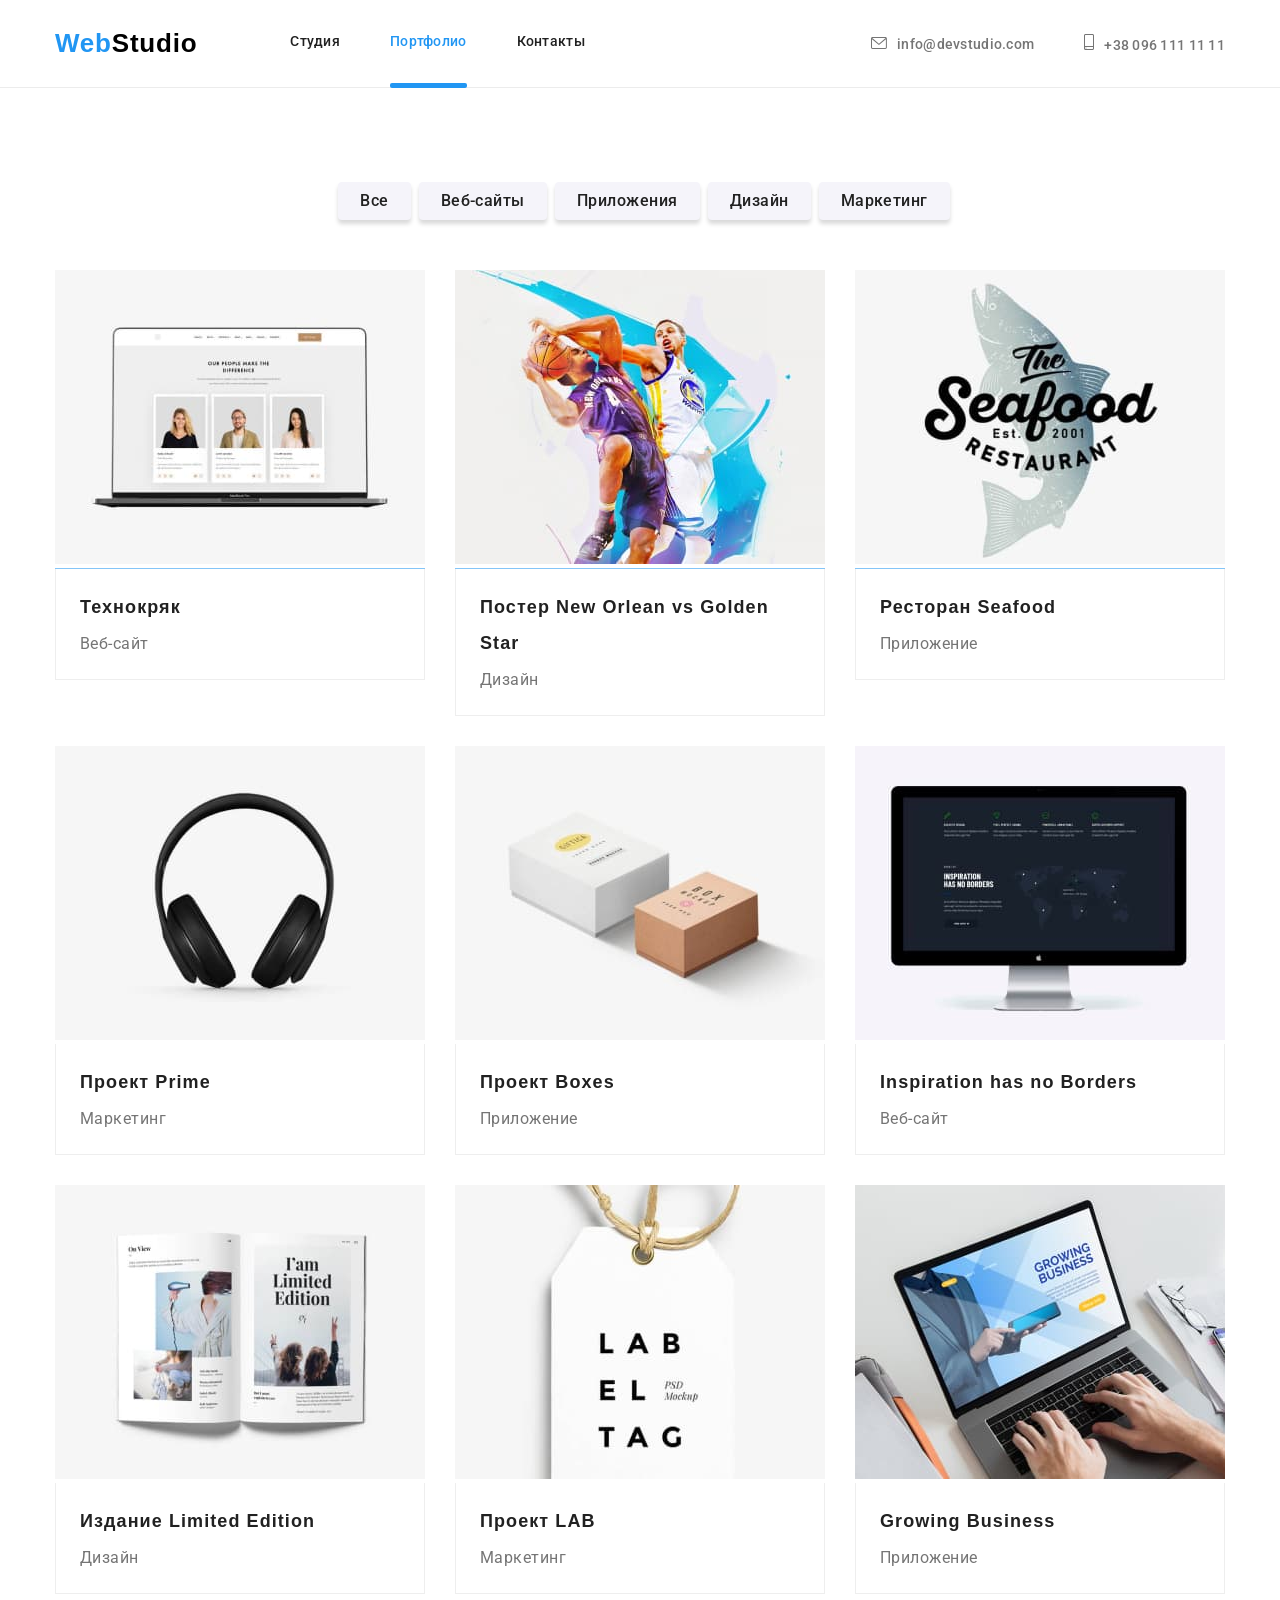
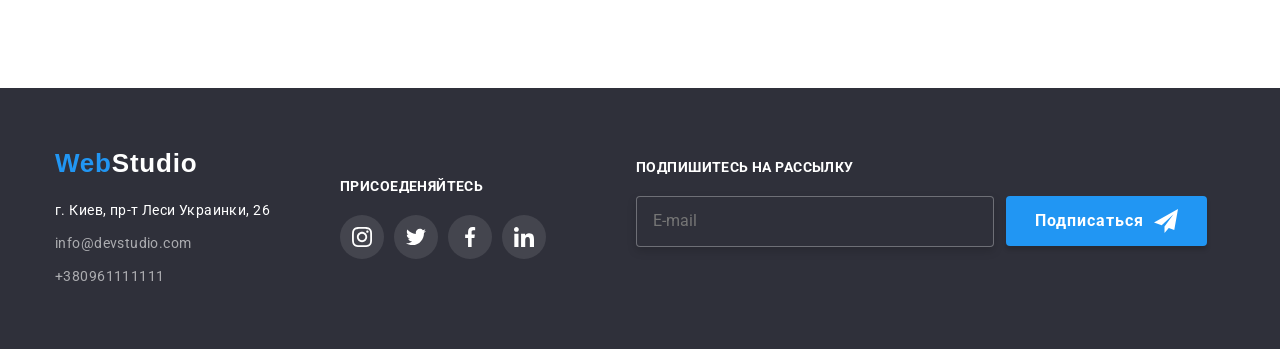
==== commit b6332e35: "Добавляет адаптивную графику" ====
--- a/portfolio.html
+++ b/portfolio.html
@@ -63,7 +63,7 @@
         </button>
       </div>
       <!--Mobile menu-->
-      <div class="menu-container js-menu-container is-open">
+      <div class="menu-container js-menu-container">
         <button type="button" class="menu-toggle js-close-menu">
           <svg width="40" height="40">
             <use href="./images/icons.svg#mob-close" class="icon-cross"></use>
@@ -147,7 +147,19 @@
                       который вызывает у некторых людей недоумение при попытках прочитать рыбу текст
                     </p>
                   </div>
-                  <img src="./images/pf-img1.jpg" alt="" width="370" />
+                  <img
+                    srcset="
+                      ./images/pf-img1-tab.jpg   354w,
+                      ./images/pf-img1.jpg       370w,
+                      ./images/pf-img1-mob.jpg   450w,
+                      ./images/pf-img1-tab@2.jpg 708w,
+                      ./images/pf-img1-des@2.jpg 740w,
+                      ./images/pf-img1-mob@2.jpg 900w
+                    "
+                    sizes="(min-width: 1200px) 370px, (min-width: 768px) 354px,(min-width: 480px) 450px, 100vw"
+                    src="./images/pf-img1.jpg"
+                    alt=""
+                  />
                 </div>
                 <div class="cart-footer">
                   <h2 class="cart-footer__name tittle">Технокряк</h2>
@@ -164,7 +176,19 @@
                       который вызывает у некторых людей недоумение при попытках прочитать рыбу текст
                     </p>
                   </div>
-                  <img src="./images/pf-img2.jpg" alt="" width="370" />
+                  <img
+                    srcset="
+                      ./images/pf-img2-tab.jpg   354w,
+                      ./images/pf-img2.jpg       370w,
+                      ./images/pf-img2-mob.jpg   450w,
+                      ./images/pf-img2-tab@2.jpg 708w,
+                      ./images/pf-img2-des@2.jpg 740w,
+                      ./images/pf-img2-mob@2.jpg 900w
+                    "
+                    sizes="(min-width: 1200px) 370px, (min-width: 768px) 354px,(min-width: 480px) 450px, 100vw"
+                    src="./images/pf-img2.jpg"
+                    alt=""
+                  />
                 </div>
                 <div class="cart-footer">
                   <h2 class="cart-footer__name tittle">Постер New Orlean vs Golden Star</h2>
@@ -181,7 +205,19 @@
                       который вызывает у некторых людей недоумение при попытках прочитать рыбу текст
                     </p>
                   </div>
-                  <img src="./images/pf-img3.jpg" alt="" width="370" />
+                  <img
+                    srcset="
+                      ./images/pf-img3-tab.jpg   354w,
+                      ./images/pf-img3.jpg       370w,
+                      ./images/pf-img3-mob.jpg   450w,
+                      ./images/pf-img3-tab@2.jpg 708w,
+                      ./images/pf-img3-des@2.jpg 740w,
+                      ./images/pf-img3-mob@2.jpg 900w
+                    "
+                    sizes="(min-width: 1200px) 370px, (min-width: 768px) 354px,(min-width: 480px) 450px, 100vw"
+                    src="./images/pf-img3.jpg"
+                    alt=""
+                  />
                 </div>
                 <div class="cart-footer">
                   <h2 class="cart-footer__name tittle">Ресторан Seafood</h2>
@@ -198,7 +234,19 @@
                       который вызывает у некторых людей недоумение при попытках прочитать рыбу текст
                     </p>
                   </div>
-                  <img src="./images/pf-img4.jpg" alt="" width="370" />
+                  <img
+                    srcset="
+                      ./images/pf-img4-tab.jpg   354w,
+                      ./images/pf-img4.jpg       370w,
+                      ./images/pf-img4-mob.jpg   450w,
+                      ./images/pf-img4-tab@2.jpg 708w,
+                      ./images/pf-img4-des@2.jpg 740w,
+                      ./images/pf-img4-mob@2.jpg 900w
+                    "
+                    sizes="(min-width: 1200px) 370px, (min-width: 768px) 354px,(min-width: 480px) 450px, 100vw"
+                    src="./images/pf-img4.jpg"
+                    alt=""
+                  />
                 </div>
                 <div class="cart-footer">
                   <h2 class="cart-footer__name tittle">Проект Prime</h2>
@@ -215,7 +263,19 @@
                       который вызывает у некторых людей недоумение при попытках прочитать рыбу текст
                     </p>
                   </div>
-                  <img src="./images/pf-img5.jpg" alt="" width="370" />
+                  <img
+                    srcset="
+                      ./images/pf-img5-tab.jpg   354w,
+                      ./images/pf-img5.jpg       370w,
+                      ./images/pf-img5-mob.jpg   450w,
+                      ./images/pf-img5-tab@2.jpg 708w,
+                      ./images/pf-img5-des@2.jpg 740w,
+                      ./images/pf-img5-mob@2.jpg 900w
+                    "
+                    sizes="(min-width: 1200px) 370px, (min-width: 768px) 354px,(min-width: 480px) 450px, 100vw"
+                    src="./images/pf-img5.jpg"
+                    alt=""
+                  />
                 </div>
                 <div class="cart-footer">
                   <h2 class="cart-footer__name tittle">Проект Boxes</h2>
@@ -232,7 +292,19 @@
                       который вызывает у некторых людей недоумение при попытках прочитать рыбу текст
                     </p>
                   </div>
-                  <img src="./images/pf-img6.jpg" alt="" width="370" />
+                  <img
+                    srcset="
+                      ./images/pf-img6-tab.jpg   354w,
+                      ./images/pf-img6.jpg       370w,
+                      ./images/pf-img6-mob.jpg   450w,
+                      ./images/pf-img6-tab@2.jpg 708w,
+                      ./images/pf-img6-des@2.jpg 740w,
+                      ./images/pf-img6-mob@2.jpg 900w
+                    "
+                    sizes="(min-width: 1200px) 370px, (min-width: 768px) 354px,(min-width: 480px) 450px, 100vw"
+                    src="./images/pf-img6.jpg"
+                    alt=""
+                  />
                 </div>
                 <div class="cart-footer">
                   <h2 class="cart-footer__name tittle">Inspiration has no Borders</h2>
@@ -249,7 +321,19 @@
                       который вызывает у некторых людей недоумение при попытках прочитать рыбу текст
                     </p>
                   </div>
-                  <img src="./images/pf-img7.jpg" alt="" width="370" />
+                  <img
+                    srcset="
+                      ./images/pf-img7-tab.jpg   354w,
+                      ./images/pf-img7.jpg       370w,
+                      ./images/pf-img7-mob.jpg   450w,
+                      ./images/pf-img7-tab@2.jpg 708w,
+                      ./images/pf-img7-des@2.jpg 740w,
+                      ./images/pf-img7-mob@2.jpg 900w
+                    "
+                    sizes="(min-width: 1200px) 370px, (min-width: 768px) 354px,(min-width: 480px) 450px, 100vw"
+                    src="./images/pf-img7.jpg"
+                    alt=""
+                  />
                 </div>
                 <div class="cart-footer">
                   <h2 class="cart-footer__name tittle">Издание Limited Edition</h2>
@@ -266,7 +350,19 @@
                       который вызывает у некторых людей недоумение при попытках прочитать рыбу текст
                     </p>
                   </div>
-                  <img src="./images/pf-img8.jpg" alt="" width="370" />
+                  <img
+                    srcset="
+                      ./images/pf-img8-tab.jpg   354w,
+                      ./images/pf-img8.jpg       370w,
+                      ./images/pf-img8-mob.jpg   450w,
+                      ./images/pf-img8-tab@2.jpg 708w,
+                      ./images/pf-img8-des@2.jpg 740w,
+                      ./images/pf-img8-mob@2.jpg 900w
+                    "
+                    sizes="(min-width: 1200px) 370px, (min-width: 768px) 354px,(min-width: 480px) 450px, 100vw"
+                    src="./images/pf-img8.jpg"
+                    alt=""
+                  />
                 </div>
                 <div class="cart-footer">
                   <h2 class="cart-footer__name tittle">Проект LAB</h2>
@@ -283,7 +379,19 @@
                       который вызывает у некторых людей недоумение при попытках прочитать рыбу текст
                     </p>
                   </div>
-                  <img src="./images/pf-img9.jpg" alt="" width="370" />
+                  <img
+                    srcset="
+                      ./images/pf-img9-tab.jpg   354w,
+                      ./images/pf-img9.jpg       370w,
+                      ./images/pf-img9-mob.jpg   450w,
+                      ./images/pf-img9-tab@2.jpg 708w,
+                      ./images/pf-img9-des@2.jpg 740w,
+                      ./images/pf-img9-mob@2.jpg 900w
+                    "
+                    sizes="(min-width: 1200px) 370px, (min-width: 768px) 354px,(min-width: 480px) 450px, 100vw"
+                    src="./images/pf-img9.jpg"
+                    alt=""
+                  />
                 </div>
                 <div class="cart-footer">
                   <h2 class="cart-footer__name tittle">Growing Business</h2>
@@ -297,66 +405,77 @@
     </main>
     <!-- Footer -->
     <footer class="footer">
-      <div class="container footer-box">
-        <div class="footer-box__item footer-box__item--prepend">
-          <a href="index.html" class="logo">Web<span class="logo_footer">Studio</span></a>
-          <address class="footer-address">
-            <p class="footer-address__text text">г. Киев, пр-т Леси Украинки, 26</p>
-            <ul class="address-post list">
-              <li class="address-post__item address-post__item--prepend">
-                <a href="mailto:info@devstudio.com" class="address-post__link"
-                  >info@devstudio.com</a
+      <div class="container">
+        <div class="footer-box">
+          <div class="tab-flex">
+            <div class="footer-box__item footer-box__item--prepend">
+              <a href="index.html" class="logo logo--center"
+                >Web<span class="logo_footer">Studio</span></a
+              >
+              <address class="footer-address">
+                <p class="footer-address__text text">г. Киев, пр-т Леси Украинки, 26</p>
+                <ul class="address-post list">
+                  <li class="address-post__item address-post__item--prepend">
+                    <a href="mailto:info@devstudio.com" class="address-post__link"
+                      >info@devstudio.com</a
+                    >
+                  </li>
+                  <li class="address-post__item">
+                    <a href="tel:+380961111111" class="address-post__link">+380961111111</a>
+                  </li>
+                </ul>
+              </address>
+            </div>
+            <div class="footer-box__item">
+              <p class="footer-box__tittle text">ПРИСОЕДЕНЯЙТЕСЬ</p>
+              <ul class="footer-soclist list">
+                <li class="footer-soclist__item footer-soclist__item--prepend">
+                  <a class="footer-soclist__link" href="#">
+                    <svg class="footer-soclist__icon" width="20" height="20" viewBox="0 0 20 20">
+                      <use href="./images/icons.svg#icon-instagram"></use>
+                    </svg>
+                  </a>
+                </li>
+                <li class="footer-soclist__item footer-soclist__item--prepend">
+                  <a class="footer-soclist__link" href="#">
+                    <svg class="footer-soclist__icon" width="20" height="20" viewBox="0 0 20 20">
+                      <use href="./images/icons.svg#icon-twitter"></use>
+                    </svg>
+                  </a>
+                </li>
+                <li class="footer-soclist__item footer-soclist__item--prepend">
+                  <a class="footer-soclist__link" href="#">
+                    <svg class="footer-soclist__icon" width="20" height="20" viewBox="0 0 20 20">
+                      <use href="./images/icons.svg#icon-facebook"></use>
+                    </svg>
+                  </a>
+                </li>
+                <li class="footer-soclist__item">
+                  <a class="footer-soclist__link" href="#">
+                    <svg class="footer-soclist__icon" width="20" height="20" viewBox="0 0 20 20">
+                      <use href="./images/icons.svg#icon-linkedin"></use>
+                    </svg>
+                  </a>
+                </li>
+              </ul>
+            </div>
+          </div>
+          <div class="footer-box__item footer-box__item--append">
+            <p class="footer-box__tittle text">Подпишитесь на рассылку</p>
+            <form class="footer-box__form">
+              <input class="footer-box__input" type="text" placeholder="E-mail" />
+              <button type="submit" class="footer-box__btn button">
+                Подписаться<svg
+                  class="btn__icon--append"
+                  width="24"
+                  height="24"
+                  viewBox="0 0 24 24"
                 >
-              </li>
-              <li class="address-post__item">
-                <a href="tel:+380961111111" class="address-post__link">+380961111111</a>
-              </li>
-            </ul>
-          </address>
-        </div>
-        <div class="footer-box__item">
-          <p class="footer-box__tittle text">ПРИСОЕДЕНЯЙТЕСЬ</p>
-          <ul class="footer-soclist list">
-            <li class="footer-soclist__item footer-soclist__item--prepend">
-              <a class="footer-soclist__link" href="#">
-                <svg class="footer-soclist__icon" width="20" height="20" viewBox="0 0 20 20">
-                  <use href="./images/icons.svg#icon-instagram"></use>
+                  <use href="./images/icons.svg#icon-send"></use>
                 </svg>
-              </a>
-            </li>
-            <li class="footer-soclist__item footer-soclist__item--prepend">
-              <a class="footer-soclist__link" href="#">
-                <svg class="footer-soclist__icon" width="20" height="20" viewBox="0 0 20 20">
-                  <use href="./images/icons.svg#icon-twitter"></use>
-                </svg>
-              </a>
-            </li>
-            <li class="footer-soclist__item footer-soclist__item--prepend">
-              <a class="footer-soclist__link" href="#">
-                <svg class="footer-soclist__icon" width="20" height="20" viewBox="0 0 20 20">
-                  <use href="./images/icons.svg#icon-facebook"></use>
-                </svg>
-              </a>
-            </li>
-            <li class="footer-soclist__item">
-              <a class="footer-soclist__link" href="#">
-                <svg class="footer-soclist__icon" width="20" height="20" viewBox="0 0 20 20">
-                  <use href="./images/icons.svg#icon-linkedin"></use>
-                </svg>
-              </a>
-            </li>
-          </ul>
-        </div>
-        <div class="footer-box__item footer-box__item--append">
-          <p class="footer-box__tittle text">Подпишитесь на рассылку</p>
-          <form class="footer-box__form">
-            <input class="footer-box__input" type="text" placeholder="E-mail" />
-            <button type="submit" class="footer-box__btn button">
-              Подписаться<svg class="btn__icon--append" width="24" height="24" viewBox="0 0 24 24">
-                <use href="./images/icons.svg#icon-send"></use>
-              </svg>
-            </button>
-          </form>
+              </button>
+            </form>
+          </div>
         </div>
       </div>
     </footer>
--- a/css/main.min.css
+++ b/css/main.min.css
@@ -1,2 +1,2 @@
-:root{--title-text-color: #212121;--main-text-color: #757575;--accent-color: #2196f3;--main-bg-color: #ffffff;--secondary-bg-color: #f5f4fa;--footer-bg-color: #2f303a;--main-logo-color: #2196f3;--pf-cart-border-color: #eeeeee;--address-link-footer: rgba(255, 255, 255, 0.6);--btn-bg-color: #f5f4fa;--btn-click-color: #188ce8;--baner-tittle-color: #ffffff;--white-color: #ffffff}.visually-hidden{position:absolute;white-space:nowrap;width:1px;height:1px;overflow:hidden;border:0;padding:0;clip:rect(0 0 0 0);-webkit-clip-path:inset(50%);clip-path:inset(50%);margin:-1px}.body{background-color:var(--main-bg-color);color:var(--title-text-color);font-family:"Roboto",sans-serif}.section{padding-top:60px;padding-bottom:60px}@media screen and (min-width: 1200px){.section{padding-top:94px;padding-bottom:94px}}.container{padding-left:15px;padding-right:15px;margin-left:auto;margin-right:auto}@media screen and (min-width: 480px){.container{width:480px}}@media screen and (min-width: 768px){.container{width:768px}}@media screen and (min-width: 1200px){.container{width:1200px}}.list{list-style:none;padding:0;margin:0}.tittle{font-family:"Raleway",sans-serif;font-weight:700;font-size:36px;line-height:1.16;letter-spacing:0.03em}.text{margin:0;font-size:14px;line-height:1.14;letter-spacing:0.03em;color:var(--main-text-color)}.backdrop{position:fixed;top:0;left:0;width:100%;height:100%;background-color:rgba(0,0,0,0.5);z-index:1;opacity:1;-webkit-transition:opacity 250ms cubic-bezier(0.4, 0, 0.2, 1),visibility 250ms cubic-bezier(0.4, 0, 0.2, 1),-webkit-transform 250ms cubic-bezier(0.4, 0, 0.2, 1);transition:opacity 250ms cubic-bezier(0.4, 0, 0.2, 1),visibility 250ms cubic-bezier(0.4, 0, 0.2, 1),-webkit-transform 250ms cubic-bezier(0.4, 0, 0.2, 1);transition:transform 250ms cubic-bezier(0.4, 0, 0.2, 1),opacity 250ms cubic-bezier(0.4, 0, 0.2, 1),visibility 250ms cubic-bezier(0.4, 0, 0.2, 1);transition:transform 250ms cubic-bezier(0.4, 0, 0.2, 1),opacity 250ms cubic-bezier(0.4, 0, 0.2, 1),visibility 250ms cubic-bezier(0.4, 0, 0.2, 1),-webkit-transform 250ms cubic-bezier(0.4, 0, 0.2, 1)}.backdrop.is-hidden{opacity:0;pointer-events:none;visibility:hidden}.backdrop.is-hidden .modal{-webkit-transform:translate(-50%, -50%) scale(0.5);transform:translate(-50%, -50%) scale(0.5)}.modal{position:absolute;top:50%;left:50%;-webkit-transform:translate(-50%, -50%) scale(1);transform:translate(-50%, -50%) scale(1);width:528px;padding:40px;background-color:var(--white-color);-webkit-transition:-webkit-transform 250ms cubic-bezier(0.4, 0, 0.2, 1);transition:-webkit-transform 250ms cubic-bezier(0.4, 0, 0.2, 1);transition:transform 250ms cubic-bezier(0.4, 0, 0.2, 1);transition:transform 250ms cubic-bezier(0.4, 0, 0.2, 1), -webkit-transform 250ms cubic-bezier(0.4, 0, 0.2, 1)}.btn-close{position:fixed;right:8px;top:8px;display:-webkit-box;display:-ms-flexbox;display:flex;-webkit-box-align:center;-ms-flex-align:center;align-items:center;-webkit-box-pack:center;-ms-flex-pack:center;justify-content:center;width:30px;height:30px;background:#ffffff;border:1px solid rgba(0,0,0,0.1);border-radius:50%}.icon-close{fill:currentColor;-webkit-transition:fill 250ms cubic-bezier(0.4, 0, 0.2, 1);transition:fill 250ms cubic-bezier(0.4, 0, 0.2, 1)}.btn-close:hover .icon-close{fill:var(--accent-color)}.modal_tittle{margin-top:0;margin-bottom:12px;font-weight:700;font-size:20px;line-height:23px;text-align:center;letter-spacing:0.03em;color:var(--title-text-color)}.order_form{display:-webkit-box;display:-ms-flexbox;display:flex;-webkit-box-orient:vertical;-webkit-box-direction:normal;-ms-flex-direction:column;flex-direction:column}.box_input{position:relative;display:-webkit-box;display:-ms-flexbox;display:flex;-webkit-box-orient:vertical;-webkit-box-direction:normal;-ms-flex-direction:column;flex-direction:column;-webkit-box-align:start;-ms-flex-align:start;align-items:flex-start;margin-bottom:10px;font-weight:400;font-size:12px;line-height:1.16;letter-spacing:0.01em;color:var(--main-text-color)}.form_input{width:100%;height:40px;margin-top:4px;padding-top:11px;padding-bottom:11px;padding-left:42px;border:1px solid;border-color:rgba(33,33,33,0.2);border-radius:4px;outline:0;-webkit-transform:border-color 250ms cubic-bezier(0.4, 0, 0.2, 1);transform:border-color 250ms cubic-bezier(0.4, 0, 0.2, 1)}.form_input:focus ~ .form-icon,.form_input:hover ~ .form-icon{fill:var(--accent-color)}.form_input:focus,.form_input:hover{border-color:var(--main-logo-color)}.form_comment{width:100%;margin-top:4px;padding-top:11px;padding-bottom:11px;padding-left:12px;border:1px solid;border-color:rgba(33,33,33,0.2);border-radius:4px;outline:0;resize:none;-webkit-transform:border-color 250ms cubic-bezier(0.4, 0, 0.2, 1);transform:border-color 250ms cubic-bezier(0.4, 0, 0.2, 1)}.form_comment:focus,.form_comment:hover{border-color:var(--main-logo-color)}.form-icon{position:absolute;top:50%;left:12px;display:inline-block;width:18px;height:18px;-webkit-transform:fill 250ms cubic-bezier(0.4, 0, 0.2, 1);transform:fill 250ms cubic-bezier(0.4, 0, 0.2, 1)}.order_check{display:-webkit-box;display:-ms-flexbox;display:flex;-webkit-box-align:center;-ms-flex-align:center;align-items:center;-webkit-box-pack:center;-ms-flex-pack:center;justify-content:center;margin-bottom:30px;font-weight:400;font-size:14px;line-height:1.71;letter-spacing:0.03em;color:var(--main-text-color)}.inp_checkbox{-webkit-appearance:none;-moz-appearance:none;appearance:none;position:absolute}.inp_checkbox:checked ~ .icon_checkbox{border-color:var(--accent-color);background-color:var(--accent-color);background-image:url(../images/icon_check.svg);background-size:contain;background-repeat:no-repeat;background-origin:border-box}.icon_checkbox{display:inline-block;width:15px;height:15px;margin-right:7px;border:2px solid var(--title-text-color);border-radius:4px}.order_check .link{margin-left:5px;color:var(--accent-color)}.order_btn{width:200px;height:50px;padding:10px 55px;margin-left:auto;margin-right:auto;-webkit-box-shadow:0px 4px 4px rgba(0,0,0,0.15);box-shadow:0px 4px 4px rgba(0,0,0,0.15);border-radius:4px;background-color:var(--btn-click-color);font-weight:700;font-size:16px;line-height:1.88;letter-spacing:0.06em;color:var(--white-color)}.logo{text-decoration:none;color:var(--main-logo-color);font-family:"Raleway",sans-serif;font-weight:bold;font-size:26px;line-height:1.2;letter-spacing:0.03em}@media screen and (min-width: 768px){.logo{margin-right:88px}}@media screen and (min-width: 1200px){.logo{margin-right:93px}}.logo_head{color:#000000}.logo_footer{color:var(--white-color)}.button{font-weight:700;font-size:16px;line-height:1.87;letter-spacing:0.06em;cursor:pointer;-webkit-box-shadow:0px 4px 4px rgba(0,0,0,0.15);box-shadow:0px 4px 4px rgba(0,0,0,0.15);border-radius:4px;border:none;color:var(--white-color)}.site-header{border-bottom:1px solid #ececec}.header-box{display:-webkit-box;display:-ms-flexbox;display:flex;-webkit-box-align:center;-ms-flex-align:center;align-items:center}@media screen and (max-width: 768px){.header-box{padding-top:16px;padding-bottom:16px}}@media screen and (min-width: 768px){.header-box{padding-top:0px;padding-bottom:0px}}@media screen and (min-width: 480px){.site-nav{display:none}}@media screen and (min-width: 768px){.site-nav{display:-webkit-box;display:-ms-flexbox;display:flex;-webkit-box-align:center;-ms-flex-align:center;align-items:center}}@media screen and (min-width: 1200px){.site-nav{display:-webkit-box;display:-ms-flexbox;display:flex;-webkit-box-align:center;-ms-flex-align:center;align-items:center}}.header-nav{list-style:none;padding-left:0}@media screen and (min-width: 768px){.header-nav{display:-webkit-box;display:-ms-flexbox;display:flex;margin:0}}@media screen and (min-width: 1200px){.header-nav{display:-webkit-box;display:-ms-flexbox;display:flex;margin:0}}@media screen and (min-width: 768px){.header-nav__item{display:block;padding-top:32px;padding-bottom:32px}}@media screen and (min-width: 1200px){.header-nav__item{display:block;padding-top:32px;padding-bottom:32px}}@media screen and (min-width: 768px){.header-nav__item--append{margin-left:50px}}@media screen and (min-width: 1200px){.header-nav__item--append{margin-left:50px}}.header-nav__link{text-decoration:none;font-weight:500;font-size:14px;line-height:1.15;letter-spacing:0.02em;color:var(--title-text-color);-webkit-transition:color 250ms cubic-bezier(0.4, 0, 0.2, 1);transition:color 250ms cubic-bezier(0.4, 0, 0.2, 1)}.header-nav__link--active{color:var(--accent-color)}.header-nav__link--active::after{position:relative;left:0;top:33px;content:'';display:block;width:100%;height:5px;background-color:var(--accent-color);border-radius:2px}.header-nav__link:hover,.header-nav__link:focus{color:var(--accent-color)}.contact-list{list-style:none;padding-left:0}@media screen and (min-width: 480px){.contact-list{display:none}}@media screen and (min-width: 1200px){.contact-list{display:-webkit-box;display:-ms-flexbox;display:flex;margin:0 0 0 auto}}@media screen and (min-width: 1200px){.contact-list__item{display:-webkit-inline-box;display:-ms-inline-flexbox;display:inline-flex;-webkit-box-align:center;-ms-flex-align:center;align-items:center;padding-top:32px;padding-bottom:32px}}@media screen and (min-width: 1200px){.contact-list__item--append{margin-left:50px}}.contact-list__link{text-decoration:none;font-weight:500;font-size:14px;line-height:1.15;letter-spacing:0.02em;color:var(--main-text-color);-webkit-transition:color 250ms cubic-bezier(0.4, 0, 0.2, 1);transition:color 250ms cubic-bezier(0.4, 0, 0.2, 1)}.contact-list__link:hover,.contact-list__link:focus{color:var(--accent-color)}.contact_list__icon{margin-right:10px;fill:currentColor;-webkit-transition:fill 250ms cubic-bezier(0.4, 0, 0.2, 1);transition:fill 250ms cubic-bezier(0.4, 0, 0.2, 1)}.contact_list__icon:hover,.contact_list__icon:focus{fill:currentColor}.menu-toggle{min-height:40px;min-width:40px;display:-webkit-box;display:-ms-flexbox;display:flex;-webkit-box-align:center;-ms-flex-align:center;align-items:center;-webkit-box-pack:center;-ms-flex-pack:center;justify-content:center;margin:0;padding:0;background-color:transparent;cursor:pointer;border:none;border-radius:50%;outline:none}@media (min-width: 768px){.menu-toggle{display:none}}.js-open-menu{display:block;color:#212121;background-color:transparent;margin-left:auto;margin-top:10px;margin-right:15px;border:none}.banner{height:400px;background-color:var(--footer-bg-color);text-align:center;padding-top:118px;padding-bottom:118px;margin-left:auto;margin-right:auto;background-image:-webkit-gradient(linear, left top, left bottom, from(rgba(47,48,58,0.4)), to(rgba(47,48,58,0.4))),url(../images/banner.jpg);background-image:linear-gradient(rgba(47,48,58,0.4), rgba(47,48,58,0.4)),url(../images/banner.jpg);background-repeat:no-repeat}@media screen and (min-width: 480px){.banner{max-width:480px;padding-top:118px;padding-bottom:118px}}@media screen and (min-width: 768px){.banner{max-width:768px}}@media screen and (min-width: 1200px){.banner{max-width:1600px;height:600px;padding-top:200px;padding-bottom:200px}}.banner__tittle{font-weight:900;font-size:26px;line-height:1.62;letter-spacing:0.06em;text-transform:uppercase;color:var(--baner-tittle-color);margin-bottom:30px;margin-top:0}@media screen and (min-width: 1200px){.banner__tittle{font-size:44px;line-height:1.36}}.banner__btn{background-color:var(--accent-color);color:var(--baner-tittle-color);padding-top:10px;padding-right:32px;padding-bottom:10px;padding-left:32px}.banner__btn:active{background-color:var(--btn-click-color)}.peculiar{padding-bottom:0}.pec-post{list-style:none;margin:0;padding-left:0}@media screen and (min-width: 768px){.pec-post{display:-webkit-box;display:-ms-flexbox;display:flex;-ms-flex-wrap:wrap;flex-wrap:wrap}}@media screen and (min-width: 1200px){.pec-post{display:-webkit-box;display:-ms-flexbox;display:flex}}@media screen and (min-width: 768px){.pec-post__item{width:calc((768px - 2 * 30px) / 2)}}@media screen and (min-width: 1200px){.pec-post__item{width:calc((1200px - 4 * 30px) / 4)}}.pec-post__item--append{margin-top:30px}@media screen and (min-width: 768px){.pec-post__item--append{margin-top:0}.pec-post__item--append:nth-child(2n){margin-left:30px}.pec-post__item--append:nth-child(3){margin-top:30px}.pec-post__item--append:nth-child(4){margin-top:30px}}@media screen and (min-width: 1200px){.pec-post__item--append{margin-left:30px}.pec-post__item--append:nth-child(3){margin-top:0}.pec-post__item--append:nth-child(4){margin-top:0}}.pec-box{display:-webkit-box;display:-ms-flexbox;display:flex;-webkit-box-align:center;-ms-flex-align:center;align-items:center;-webkit-box-pack:center;-ms-flex-pack:center;justify-content:center;height:120px;margin-bottom:30px;background-color:var(--secondary-bg-color);border-radius:4px}@media screen and (min-width: 480px){.pec-box{width:100%}}@media screen and (min-width: 768px){.pec-box{width:100%}}@media screen and (min-width: 1200px){.pec-box{width:270px}}.pec-box__icon{width:70px;height:70px}.pec-post__tittle{font-size:14px;letter-spacing:0.03em;text-transform:uppercase;margin-top:0px;margin-bottom:10px}@media screen and (max-width: 767px){.pec-post__tittle{text-align:center}}.pec-post__text{line-height:1.7;margin:0}.work__tittle{text-align:center;margin-top:0;margin-bottom:50px}@media screen and (min-width: 480px){.work__tittle{display:none}}@media screen and (min-width: 768px){.work__tittle{display:none}}@media screen and (min-width: 1200px){.work__tittle{display:block}}.work{list-style:none;margin:0;padding-left:0}@media screen and (min-width: 480px){.work{display:none}}@media screen and (min-width: 768px){.work{display:none}}@media screen and (min-width: 1200px){.work{display:-webkit-box;display:-ms-flexbox;display:flex}}.work__item--append{margin-left:30px}.work-box{position:relative;width:370px;height:294px}.box-label{position:absolute;left:0;bottom:0;display:-webkit-box;display:-ms-flexbox;display:flex;-webkit-box-align:center;-ms-flex-align:center;align-items:center;-webkit-box-pack:center;-ms-flex-pack:center;justify-content:center;width:100%;height:70px;background:rgba(47,48,58,0.8)}.box-label__text{font-weight:700;text-transform:uppercase;color:var(--white-color)}.our-team{background-color:var(--secondary-bg-color)}.our-team__tittle{margin-top:0;margin-bottom:50px}@media screen and (min-width: 768px){.our-team__tittle{text-align:center}}@media screen and (min-width: 1200px){.our-team__tittle{text-align:center}}.pers-cart{text-align:center;list-style:none;margin:0;padding-left:0}@media screen and (min-width: 768px){.pers-cart{display:-webkit-box;display:-ms-flexbox;display:flex;-ms-flex-wrap:wrap;flex-wrap:wrap}}@media screen and (min-width: 1200px){.pers-cart{display:-webkit-box;display:-ms-flexbox;display:flex}}.pers-cart__item{background:#ffffff;-webkit-box-shadow:0px 1px 3px rgba(0,0,0,0.12),0px 1px 1px rgba(0,0,0,0.14),0px 2px 1px rgba(0,0,0,0.2);box-shadow:0px 1px 3px rgba(0,0,0,0.12),0px 1px 1px rgba(0,0,0,0.14),0px 2px 1px rgba(0,0,0,0.2);border-radius:0px 0px 4px 4px}@media screen and (min-width: 768px){.pers-cart__item{width:calc((768px - 2 * 30px) / 2)}}@media screen and (min-width: 1200px){.pers-cart__item{width:calc((1200px - 4 * 30px) / 4)}}.pers-cart__item--append{margin-top:30px}@media screen and (min-width: 768px){.pers-cart__item--append{margin-top:0}.pers-cart__item--append:nth-child(2n){margin-left:30px}.pers-cart__item--append:nth-child(3){margin-top:30px}.pers-cart__item--append:nth-child(4){margin-top:30px}}@media screen and (min-width: 1200px){.pers-cart__item--append{margin-left:30px}.pers-cart__item--append:nth-child(3){margin-top:0}.pers-cart__item--append:nth-child(4){margin-top:0}}.pers-label{padding-top:30px;padding-bottom:30px;padding-right:24px;padding-left:24px}.pers-label__name{font-weight:500;font-size:16px;line-height:1.18;margin-top:0;margin-bottom:10px}.pers-label__prof{font-size:16px;line-height:1.18;margin-top:0;margin-bottom:16px;color:var(--main-text-color)}.pers-social{display:-webkit-box;display:-ms-flexbox;display:flex;-webkit-box-align:center;-ms-flex-align:center;align-items:center;-webkit-box-pack:center;-ms-flex-pack:center;justify-content:center;margin:0;padding-left:0;list-style:none}@media screen and (min-width: 1200px){.pers-social{-webkit-box-pack:space-evenly;-ms-flex-pack:space-evenly;justify-content:space-evenly}}.pers-social__link{display:-webkit-box;display:-ms-flexbox;display:flex;-webkit-box-align:center;-ms-flex-align:center;align-items:center;-webkit-box-pack:center;-ms-flex-pack:center;justify-content:center;width:44px;height:44px;border-radius:50%;color:#afb1b8;-webkit-transition:background-color 250ms cubic-bezier(0.4, 0, 0.2, 1);transition:background-color 250ms cubic-bezier(0.4, 0, 0.2, 1)}.pers-social__link:hover,.pers-social__link:focus{background-color:var(--accent-color)}.pers-social__link:hover .pers-social__icon,.pers-social__link:focus .pers-social__icon{fill:#ffffff}.pers-social__link--append{margin-left:10px}.pers-social__icon{fill:currentColor;-webkit-transition:fill 250ms cubic-bezier(0.4, 0, 0.2, 1);transition:fill 250ms cubic-bezier(0.4, 0, 0.2, 1)}.our-client__tittle{text-align:center;margin-top:0;margin-bottom:50px}.client-post{padding-left:0}@media screen and (min-width: 480px){.client-post{display:-webkit-box;display:-ms-flexbox;display:flex;-ms-flex-wrap:wrap;flex-wrap:wrap}}@media screen and (min-width: 768px){.client-post{display:-webkit-box;display:-ms-flexbox;display:flex;-ms-flex-wrap:wrap;flex-wrap:wrap}}@media screen and (min-width: 1200px){.client-post{display:-webkit-box;display:-ms-flexbox;display:flex;margin:0}}.client-post__item{display:-webkit-box;display:-ms-flexbox;display:flex;-ms-flex-pack:distribute;justify-content:space-around;width:170px;height:92px;border:1px solid;border-color:#afb1b8;border-radius:4px;-webkit-transition:border-color 250ms cubic-bezier(0.4, 0, 0.2, 1);transition:border-color 250ms cubic-bezier(0.4, 0, 0.2, 1)}.client-post__item:hover,.client-post__item:focus{border-color:var(--accent-color)}@media screen and (min-width: 480px){.client-post__item{width:calc((480px - 2 * 30px) / 2)}}@media screen and (min-width: 768px){.client-post__item{width:calc((768px - 3 * 30px) / 3)}}@media screen and (min-width: 1200px){.client-post__item{width:calc((1200px - 6 * 30px) / 6)}}@media screen and (min-width: 480px){.client-post__item--append:nth-child(2n){margin-left:30px}.client-post__item--append:nth-child(n+3){margin-top:30px}}@media screen and (min-width: 768px){.client-post__item--append{margin-top:0}.client-post__item--append:nth-child(n+2){margin-left:30px}.client-post__item--append:nth-child(4){margin-left:0}.client-post__item--append:nth-child(3){margin-top:0}.client-post__item--append:nth-child(n+4){margin-top:30px}}@media screen and (min-width: 1200px){.client-post__item--append{margin-left:30px;margin-top:0}.client-post__item--append:nth-child(n+4){margin-top:0px}.client-post__item--append:nth-child(4){margin-left:30px}}.client-post__link{display:-webkit-box;display:-ms-flexbox;display:flex;-webkit-box-align:center;-ms-flex-align:center;align-items:center;-webkit-box-pack:center;-ms-flex-pack:center;justify-content:center;width:170px;height:92px;color:#afb1b8;-webkit-transition:color 250ms cubic-bezier(0.4, 0, 0.2, 1);transition:color 250ms cubic-bezier(0.4, 0, 0.2, 1)}.client-post__link:hover,.client-post__link:focus{color:var(--accent-color)}.client-post__icon{fill:currentColor}.footer{background-color:var(--footer-bg-color);padding-top:60px;padding-bottom:60px}@media screen and (min-width: 480px){.footer-box{display:-webkit-box;display:-ms-flexbox;display:flex;-webkit-box-orient:vertical;-webkit-box-direction:normal;-ms-flex-direction:column;flex-direction:column;-webkit-box-align:center;-ms-flex-align:center;align-items:center;text-align:center}}@media screen and (min-width: 1200px){.footer-box{display:-webkit-box;display:-ms-flexbox;display:flex;-webkit-box-orient:horizontal;-webkit-box-direction:normal;-ms-flex-direction:row;flex-direction:row;-webkit-box-align:baseline;-ms-flex-align:baseline;align-items:baseline;text-align:start}}@media screen and (min-width: 480px){.footer-box__item--prepend{margin-bottom:60px}}@media screen and (min-width: 768px){.footer-box__item--prepend{margin-bottom:0}}@media screen and (min-width: 1200px){.footer-box__item--prepend{margin-right:70px}}@media screen and (min-width: 480px){.footer-box__item--append{margin-top:60px}}@media screen and (min-width: 768px){.footer-box__item--append{margin-top:0}}@media screen and (min-width: 1200px){.footer-box__item--append{margin-left:90px}}@media screen and (min-width: 1200px){.footer-address{margin-top:20px}}.address-post{padding-left:0}@media screen and (min-width: 1200px){.address-post__item{display:-webkit-box;display:-ms-flexbox;display:flex;-webkit-box-align:baseline;-ms-flex-align:baseline;align-items:baseline}}.footer-address__text{font-style:normal;line-height:1.71;color:var(--white-color);margin-top:0;margin-bottom:9px}.address-post__link{font-style:normal;text-decoration:none;font-size:14px;line-height:1.71;letter-spacing:0.03em;color:var(--address-link-footer);margin-top:0}@media screen and (min-width: 480px){.address-post__item--prepend{margin-bottom:8px}}@media screen and (min-width: 1200px){.address-post__item--prepend{margin-top:0;margin-bottom:9px}}.footer-box__tittle{font-weight:700;text-transform:uppercase;color:var(--white-color);margin-top:0;margin-bottom:20px}.footer-soclist{display:-webkit-box;display:-ms-flexbox;display:flex;text-align:center;padding-left:0;margin:0}.footer-soclist__item{display:block;width:44px;height:44px;border-radius:50%;padding:12px;background-color:rgba(255,255,255,0.1);-webkit-transition:background-color 250ms cubic-bezier(0.4, 0, 0.2, 1);transition:background-color 250ms cubic-bezier(0.4, 0, 0.2, 1)}.footer-soclist__item:hover,.footer-soclist__item:focus{background-color:var(--accent-color)}.footer-soclist__link{color:var(--white-color)}.footer-soclist__icon{fill:currentColor}.footer-soclist__item--prepend{margin-right:10px}@media screen and (min-width: 1200px){.footer-soclist__item--prepend{margin-right:10px}}@media screen and (min-width: 480px){.footer-box__form{display:-webkit-box;display:-ms-flexbox;display:flex;-webkit-box-orient:vertical;-webkit-box-direction:normal;-ms-flex-direction:column;flex-direction:column;-webkit-box-align:center;-ms-flex-align:center;align-items:center}}@media screen and (min-width: 1200px){.footer-box__form{display:-webkit-inline-box;display:-ms-inline-flexbox;display:inline-flex;-webkit-box-align:center;-ms-flex-align:center;align-items:center;-webkit-box-pack:center;-ms-flex-pack:center;justify-content:center}}.footer-box__input{width:358px;padding:15px 16px;border:1px solid rgba(255,255,255,0.3);-webkit-filter:drop-shadow(0px 4px 4px rgba(0,0,0,0.15));filter:drop-shadow(0px 4px 4px rgba(0,0,0,0.15));border-radius:4px;background-color:var(--footer-bg-color);color:var(--main-text-color)}.footer-box__btn{display:-webkit-box;display:-ms-flexbox;display:flex;-webkit-box-align:center;-ms-flex-align:center;align-items:center;-webkit-box-pack:center;-ms-flex-pack:center;justify-content:center;padding:10px 29px;background:var(--accent-color)}@media screen and (min-width: 480px){.footer-box__btn{margin-top:20px}}@media screen and (min-width: 1200px){.footer-box__btn{margin-top:0;margin-left:12px}}.btn__icon--append{width:24px;height:24px}@media screen and (min-width: 1200px){.btn__icon--append{margin-left:10px}}.pf-filter{display:-webkit-box;display:-ms-flexbox;display:flex;-webkit-box-pack:center;-ms-flex-pack:center;justify-content:center;margin-top:0;margin-bottom:50px;padding-left:0}.pf-filter__item--append{margin-left:8px}.pf-filter__btn{background-color:var(--btn-bg-color);border-radius:4px;font-weight:500;font-size:16px;line-height:1.62;text-align:center;letter-spacing:0.03em;color:var(--title-text-color);padding-top:6px;padding-right:22px;padding-bottom:6px;padding-left:22px;-webkit-transition:background-color 250ms cubic-bezier(0.4, 0, 0.2, 1),color 250ms cubic-bezier(0.4, 0, 0.2, 1),-webkit-box-shadow 250ms cubic-bezier(0.4, 0, 0.2, 1);transition:background-color 250ms cubic-bezier(0.4, 0, 0.2, 1),color 250ms cubic-bezier(0.4, 0, 0.2, 1),-webkit-box-shadow 250ms cubic-bezier(0.4, 0, 0.2, 1);transition:background-color 250ms cubic-bezier(0.4, 0, 0.2, 1),color 250ms cubic-bezier(0.4, 0, 0.2, 1),box-shadow 250ms cubic-bezier(0.4, 0, 0.2, 1);transition:background-color 250ms cubic-bezier(0.4, 0, 0.2, 1),color 250ms cubic-bezier(0.4, 0, 0.2, 1),box-shadow 250ms cubic-bezier(0.4, 0, 0.2, 1),-webkit-box-shadow 250ms cubic-bezier(0.4, 0, 0.2, 1)}.pf-filter__btn:hover,.pf-filter__btn:focus{background-color:var(--accent-color);color:var(--white-color);-webkit-box-shadow:0px 3px 1px rgba(0,0,0,0.1),0px 1px 2px rgba(0,0,0,0.08),0px 2px 2px rgba(0,0,0,0.12);box-shadow:0px 3px 1px rgba(0,0,0,0.1),0px 1px 2px rgba(0,0,0,0.08),0px 2px 2px rgba(0,0,0,0.12)}.product-cart__wraper{display:-webkit-box;display:-ms-flexbox;display:flex;-ms-flex-wrap:wrap;flex-wrap:wrap;list-style:none;margin:-15px;padding:0}.product-cart{width:370px;margin:15px}.product-cart:hover .product-cart__overlay{-webkit-transform:translateY(0);transform:translateY(0)}.cart-header{position:relative;overflow:hidden}.product-cart__overlay{position:absolute;top:0;left:0;display:-webkit-box;display:-ms-flexbox;display:flex;-webkit-box-align:center;-ms-flex-align:center;align-items:center;-webkit-box-pack:center;-ms-flex-pack:center;justify-content:center;width:100%;height:100%;background:rgba(33,150,243,0.9);padding-left:24px;padding-right:24px;-webkit-transform:translateY(100%);transform:translateY(100%);-webkit-transition:-webkit-transform 250ms cubic-bezier(0.4, 0, 0.2, 1);transition:-webkit-transform 250ms cubic-bezier(0.4, 0, 0.2, 1);transition:transform 250ms cubic-bezier(0.4, 0, 0.2, 1);transition:transform 250ms cubic-bezier(0.4, 0, 0.2, 1), -webkit-transform 250ms cubic-bezier(0.4, 0, 0.2, 1)}.cart-header__text{margin:0;font-weight:400;font-size:18px;line-height:1.56;letter-spacing:0.03em;color:var(--white-color)}.cart-footer{border-left:1px solid #eeeeee;border-right:1px solid #eeeeee;border-bottom:1px solid #eeeeee;padding-top:20px;padding-right:24px;padding-bottom:20px;padding-left:24px}.product-cart__link{display:block;text-decoration:none;-webkit-transition:-webkit-box-shadow 250ms cubic-bezier(0.4, 0, 0.2, 1);transition:-webkit-box-shadow 250ms cubic-bezier(0.4, 0, 0.2, 1);transition:box-shadow 250ms cubic-bezier(0.4, 0, 0.2, 1);transition:box-shadow 250ms cubic-bezier(0.4, 0, 0.2, 1), -webkit-box-shadow 250ms cubic-bezier(0.4, 0, 0.2, 1)}.product-cart__link:hover,.product-cart__link:focus{-webkit-box-shadow:0px 1px 1px rgba(0,0,0,0.12),0px 4px 4px rgba(0,0,0,0.06),1px 4px 6px rgba(0,0,0,0.16);box-shadow:0px 1px 1px rgba(0,0,0,0.12),0px 4px 4px rgba(0,0,0,0.06),1px 4px 6px rgba(0,0,0,0.16)}.cart-footer__name{font-weight:700;font-size:18px;line-height:2;letter-spacing:0.06em;color:var(--title-text-color);margin-top:0;margin-bottom:4px}.cart-footer__products{font-size:16px;line-height:1.87;letter-spacing:0.03em;color:var(--main-text-color);margin-top:0;margin-bottom:0}.menu-container{position:fixed;top:0;left:0;width:100%;height:100%;background-color:#fff;z-index:999;opacity:1;-webkit-transform:translateX(100%);transform:translateX(100%);-webkit-transition:-webkit-transform 250ms ease-in-out;transition:-webkit-transform 250ms ease-in-out;transition:transform 250ms ease-in-out;transition:transform 250ms ease-in-out, -webkit-transform 250ms ease-in-out}.menu-container.is-open{-webkit-transform:translateX(0);transform:translateX(0)}.js-close-menu{display:block;color:#212121;background-color:transparent;margin-left:auto;margin-top:10px;margin-right:15px;border:none}.icon-menu{color:currentColor}.icon-cross{color:currentColor}.mobmenu-box{display:-webkit-box;display:-ms-flexbox;display:flex;-webkit-box-orient:vertical;-webkit-box-direction:normal;-ms-flex-direction:column;flex-direction:column;-webkit-box-pack:justify;-ms-flex-pack:justify;justify-content:space-between;overflow:auto;height:100%;max-width:480px;padding-bottom:48px;padding-left:40px}.menu-nav__item:not(:last-child){margin-bottom:32px}.menu-nav__link{text-decoration:none;color:#212121;font-size:40px;font-weight:500;line-height:1.18;text-align:center;letter-spacing:0.02em;-webkit-transition:color 250ms cubic-bezier(0.4, 0, 0.2, 1);transition:color 250ms cubic-bezier(0.4, 0, 0.2, 1)}.menu-nav__link:hover,.menu-nav__link:focus{color:var(--accent-color)}.menu-nav__link--active{color:var(--accent-color)}.menu-contact{display:-webkit-box;display:-ms-flexbox;display:flex;-ms-flex-wrap:wrap;flex-wrap:wrap;-webkit-box-orient:vertical;-webkit-box-direction:normal;-ms-flex-direction:column;flex-direction:column;margin-bottom:64px}.menu-contact__item:first-child{margin-bottom:32px}.menu-contact__link{-webkit-transition:color 250ms cubic-bezier(0.4, 0, 0.2, 1);transition:color 250ms cubic-bezier(0.4, 0, 0.2, 1)}.menu-contact__link--phone{text-decoration:none;font-size:30px;font-weight:500;line-height:1.18;letter-spacing:0.02em;color:#2196f3}@media screen and (min-width: 480px){.menu-contact__link--phone{font-size:34px}}.menu-contact__email{text-decoration:none;font-size:24px;font-weight:500;line-height:1.17;letter-spacing:0.02em;color:#757575}.menu-social{display:-webkit-box;display:-ms-flexbox;display:flex;-ms-flex-wrap:wrap;flex-wrap:wrap}.menu-social__item{padding-right:10px;padding-left:10px;border:solid rgba(33,33,33,0.2);border-width:0 1px 0 0}.menu-social__link{text-decoration:none;font-size:12px;font-weight:500;line-height:1.2;letter-spacing:0.02em;color:#2196f3}@media screen and (min-width: 480px){.menu-social__link{font-size:18px}}
+:root{--title-text-color: #212121;--main-text-color: #757575;--accent-color: #2196f3;--main-bg-color: #ffffff;--secondary-bg-color: #f5f4fa;--footer-bg-color: #2f303a;--main-logo-color: #2196f3;--pf-cart-border-color: #eeeeee;--address-link-footer: rgba(255, 255, 255, 0.6);--btn-bg-color: #f5f4fa;--btn-click-color: #188ce8;--baner-tittle-color: #ffffff;--white-color: #ffffff}.visually-hidden{position:absolute;white-space:nowrap;width:1px;height:1px;overflow:hidden;border:0;padding:0;clip:rect(0 0 0 0);-webkit-clip-path:inset(50%);clip-path:inset(50%);margin:-1px}.body{background-color:var(--main-bg-color);color:var(--title-text-color);font-family:"Roboto",sans-serif}.section{padding-top:60px;padding-bottom:60px}@media screen and (min-width: 1200px){.section{padding-top:94px;padding-bottom:94px}}.container{width:100vw;padding-left:15px;padding-right:15px;margin-left:auto;margin-right:auto}@media screen and (min-width: 480px){.container{width:480px}}@media screen and (min-width: 768px){.container{width:768px}}@media screen and (min-width: 1200px){.container{width:1200px}}.list{list-style:none;padding:0;margin:0}.tittle{font-family:"Raleway",sans-serif;font-weight:700;font-size:36px;line-height:1.16;letter-spacing:0.03em}.text{margin:0;font-size:14px;line-height:1.14;letter-spacing:0.03em;color:var(--main-text-color)}.backdrop{position:fixed;top:0;left:0;width:100%;height:100%;background-color:rgba(0,0,0,0.5);z-index:1;opacity:1;-webkit-transition:opacity 250ms cubic-bezier(0.4, 0, 0.2, 1),visibility 250ms cubic-bezier(0.4, 0, 0.2, 1),-webkit-transform 250ms cubic-bezier(0.4, 0, 0.2, 1);transition:opacity 250ms cubic-bezier(0.4, 0, 0.2, 1),visibility 250ms cubic-bezier(0.4, 0, 0.2, 1),-webkit-transform 250ms cubic-bezier(0.4, 0, 0.2, 1);transition:transform 250ms cubic-bezier(0.4, 0, 0.2, 1),opacity 250ms cubic-bezier(0.4, 0, 0.2, 1),visibility 250ms cubic-bezier(0.4, 0, 0.2, 1);transition:transform 250ms cubic-bezier(0.4, 0, 0.2, 1),opacity 250ms cubic-bezier(0.4, 0, 0.2, 1),visibility 250ms cubic-bezier(0.4, 0, 0.2, 1),-webkit-transform 250ms cubic-bezier(0.4, 0, 0.2, 1)}.backdrop.is-hidden{opacity:0;pointer-events:none;visibility:hidden}.backdrop.is-hidden .modal{-webkit-transform:translate(-50%, -50%) scale(0.5);transform:translate(-50%, -50%) scale(0.5)}.modal{position:absolute;top:50%;left:50%;-webkit-transform:translate(-50%, -50%) scale(1);transform:translate(-50%, -50%) scale(1);width:528px;padding:40px;background-color:var(--white-color);-webkit-transition:-webkit-transform 250ms cubic-bezier(0.4, 0, 0.2, 1);transition:-webkit-transform 250ms cubic-bezier(0.4, 0, 0.2, 1);transition:transform 250ms cubic-bezier(0.4, 0, 0.2, 1);transition:transform 250ms cubic-bezier(0.4, 0, 0.2, 1), -webkit-transform 250ms cubic-bezier(0.4, 0, 0.2, 1)}.btn-close{position:fixed;right:8px;top:8px;display:-webkit-box;display:-ms-flexbox;display:flex;-webkit-box-align:center;-ms-flex-align:center;align-items:center;-webkit-box-pack:center;-ms-flex-pack:center;justify-content:center;width:30px;height:30px;background:#ffffff;border:1px solid rgba(0,0,0,0.1);border-radius:50%}.icon-close{fill:currentColor;-webkit-transition:fill 250ms cubic-bezier(0.4, 0, 0.2, 1);transition:fill 250ms cubic-bezier(0.4, 0, 0.2, 1)}.btn-close:hover .icon-close{fill:var(--accent-color)}.modal_tittle{margin-top:0;margin-bottom:12px;font-weight:700;font-size:20px;line-height:23px;text-align:center;letter-spacing:0.03em;color:var(--title-text-color)}.order_form{display:-webkit-box;display:-ms-flexbox;display:flex;-webkit-box-orient:vertical;-webkit-box-direction:normal;-ms-flex-direction:column;flex-direction:column}.box_input{position:relative;display:-webkit-box;display:-ms-flexbox;display:flex;-webkit-box-orient:vertical;-webkit-box-direction:normal;-ms-flex-direction:column;flex-direction:column;-webkit-box-align:start;-ms-flex-align:start;align-items:flex-start;margin-bottom:10px;font-weight:400;font-size:12px;line-height:1.16;letter-spacing:0.01em;color:var(--main-text-color)}.form_input{width:100%;height:40px;margin-top:4px;padding-top:11px;padding-bottom:11px;padding-left:42px;border:1px solid;border-color:rgba(33,33,33,0.2);border-radius:4px;outline:0;-webkit-transform:border-color 250ms cubic-bezier(0.4, 0, 0.2, 1);transform:border-color 250ms cubic-bezier(0.4, 0, 0.2, 1)}.form_input:focus ~ .form-icon,.form_input:hover ~ .form-icon{fill:var(--accent-color)}.form_input:focus,.form_input:hover{border-color:var(--main-logo-color)}.form_comment{width:100%;margin-top:4px;padding-top:11px;padding-bottom:11px;padding-left:12px;border:1px solid;border-color:rgba(33,33,33,0.2);border-radius:4px;outline:0;resize:none;-webkit-transform:border-color 250ms cubic-bezier(0.4, 0, 0.2, 1);transform:border-color 250ms cubic-bezier(0.4, 0, 0.2, 1)}.form_comment:focus,.form_comment:hover{border-color:var(--main-logo-color)}.form-icon{position:absolute;top:50%;left:12px;display:inline-block;width:18px;height:18px;-webkit-transform:fill 250ms cubic-bezier(0.4, 0, 0.2, 1);transform:fill 250ms cubic-bezier(0.4, 0, 0.2, 1)}.order_check{display:-webkit-box;display:-ms-flexbox;display:flex;-webkit-box-align:center;-ms-flex-align:center;align-items:center;-webkit-box-pack:center;-ms-flex-pack:center;justify-content:center;margin-bottom:30px;font-weight:400;font-size:14px;line-height:1.71;letter-spacing:0.03em;color:var(--main-text-color)}.inp_checkbox{-webkit-appearance:none;-moz-appearance:none;appearance:none;position:absolute}.inp_checkbox:checked ~ .icon_checkbox{border-color:var(--accent-color);background-color:var(--accent-color);background-image:url(../images/icon_check.svg);background-size:contain;background-repeat:no-repeat;background-origin:border-box}.icon_checkbox{display:inline-block;width:15px;height:15px;margin-right:7px;border:2px solid var(--title-text-color);border-radius:4px}.order_check .link{margin-left:5px;color:var(--accent-color)}.order_btn{width:200px;height:50px;padding:10px 55px;margin-left:auto;margin-right:auto;-webkit-box-shadow:0px 4px 4px rgba(0,0,0,0.15);box-shadow:0px 4px 4px rgba(0,0,0,0.15);border-radius:4px;background-color:var(--btn-click-color);font-weight:700;font-size:16px;line-height:1.88;letter-spacing:0.06em;color:var(--white-color)}.logo{text-decoration:none;color:var(--main-logo-color);font-family:"Raleway",sans-serif;font-weight:bold;font-size:26px;line-height:1.2;letter-spacing:0.03em}@media screen and (min-width: 768px){.logo{margin-right:88px}}@media screen and (min-width: 1200px){.logo{margin-right:93px}}.logo_head{color:#000000}.logo_footer{color:var(--white-color)}.button{font-weight:700;font-size:16px;line-height:1.87;letter-spacing:0.06em;cursor:pointer;-webkit-box-shadow:0px 4px 4px rgba(0,0,0,0.15);box-shadow:0px 4px 4px rgba(0,0,0,0.15);border-radius:4px;border:none;color:var(--white-color)}.site-header{border-bottom:1px solid #ececec}.header-box{display:-webkit-box;display:-ms-flexbox;display:flex;-webkit-box-align:center;-ms-flex-align:center;align-items:center}@media screen and (max-width: 768px){.header-box{padding-top:16px;padding-bottom:16px}}@media screen and (min-width: 768px){.header-box{padding-top:0px;padding-bottom:0px}}.site-nav{display:none}@media screen and (min-width: 480px){.site-nav{display:none}}@media screen and (min-width: 768px){.site-nav{display:-webkit-box;display:-ms-flexbox;display:flex;-webkit-box-align:center;-ms-flex-align:center;align-items:center}}@media screen and (min-width: 1200px){.site-nav{display:-webkit-box;display:-ms-flexbox;display:flex;-webkit-box-align:center;-ms-flex-align:center;align-items:center}}.header-nav{list-style:none;padding-left:0}@media screen and (min-width: 768px){.header-nav{display:-webkit-box;display:-ms-flexbox;display:flex;margin:0}}@media screen and (min-width: 1200px){.header-nav{display:-webkit-box;display:-ms-flexbox;display:flex;margin:0}}@media screen and (min-width: 768px){.header-nav__item{display:block;padding-top:32px;padding-bottom:32px}}@media screen and (min-width: 1200px){.header-nav__item{display:block;padding-top:32px;padding-bottom:32px}}@media screen and (min-width: 768px){.header-nav__item--append{margin-left:50px}}@media screen and (min-width: 1200px){.header-nav__item--append{margin-left:50px}}.header-nav__link{text-decoration:none;font-weight:500;font-size:14px;line-height:1.15;letter-spacing:0.02em;color:var(--title-text-color);-webkit-transition:color 250ms cubic-bezier(0.4, 0, 0.2, 1);transition:color 250ms cubic-bezier(0.4, 0, 0.2, 1)}.header-nav__link--active{color:var(--accent-color)}.header-nav__link--active::after{position:relative;left:0;top:33px;content:'';display:block;width:100%;height:5px;background-color:var(--accent-color);border-radius:2px}.header-nav__link:hover,.header-nav__link:focus{color:var(--accent-color)}.contact-list{display:none;list-style:none;padding-left:0}@media screen and (min-width: 480px){.contact-list{display:none}}@media screen and (min-width: 768px){.contact-list{display:-webkit-box;display:-ms-flexbox;display:flex;-webkit-box-orient:vertical;-webkit-box-direction:normal;-ms-flex-direction:column;flex-direction:column;margin:0 0 0 auto}}@media screen and (min-width: 1200px){.contact-list{display:-webkit-box;display:-ms-flexbox;display:flex;-webkit-box-orient:horizontal;-webkit-box-direction:normal;-ms-flex-direction:row;flex-direction:row;margin:0 0 0 auto}}@media screen and (min-width: 1200px){.contact-list__item{display:-webkit-inline-box;display:-ms-inline-flexbox;display:inline-flex;-webkit-box-align:center;-ms-flex-align:center;align-items:center;padding-top:32px;padding-bottom:32px}}@media screen and (min-width: 1200px){.contact-list__item--append{margin-left:50px}}.contact-list__link{text-decoration:none;font-weight:500;font-size:14px;line-height:1.15;letter-spacing:0.02em;color:var(--main-text-color);-webkit-transition:color 250ms cubic-bezier(0.4, 0, 0.2, 1);transition:color 250ms cubic-bezier(0.4, 0, 0.2, 1)}.contact-list__link:hover,.contact-list__link:focus{color:var(--accent-color)}.contact_list__icon{margin-right:10px;fill:currentColor;-webkit-transition:fill 250ms cubic-bezier(0.4, 0, 0.2, 1);transition:fill 250ms cubic-bezier(0.4, 0, 0.2, 1)}.contact_list__icon:hover,.contact_list__icon:focus{fill:currentColor}.menu-toggle{min-height:40px;min-width:40px;display:-webkit-box;display:-ms-flexbox;display:flex;-webkit-box-align:center;-ms-flex-align:center;align-items:center;-webkit-box-pack:center;-ms-flex-pack:center;justify-content:center;margin:0;padding:0;background-color:transparent;cursor:pointer;border:none;border-radius:50%;outline:none}.js-open-menu{display:block;color:#212121;background-color:transparent;margin-left:auto;margin-top:10px;margin-right:15px;border:none}@media screen and (min-width: 768px){.js-open-menu{display:none}}.banner{height:400px;background-color:var(--footer-bg-color);text-align:center;padding-top:118px;padding-bottom:118px;margin-left:auto;margin-right:auto;background-image:-webkit-gradient(linear, left top, left bottom, from(rgba(47,48,58,0.4)), to(rgba(47,48,58,0.4))),url(../images/banner-mob.jpg);background-image:linear-gradient(rgba(47,48,58,0.4), rgba(47,48,58,0.4)),url(../images/banner-mob.jpg);background-size:480px;background-repeat:no-repeat}@media screen and (min-width: 480px){.banner{max-width:480px;padding-top:118px;padding-bottom:118px;background-image:-webkit-gradient(linear, left top, left bottom, from(rgba(47,48,58,0.4)), to(rgba(47,48,58,0.4))),url(../images/banner-mob.jpg);background-image:linear-gradient(rgba(47,48,58,0.4), rgba(47,48,58,0.4)),url(../images/banner-mob.jpg);background-size:480px}}@media screen and (min-width: 480px) and (min-device-pixel-ratio: 2), screen and (min-width: 480px) and (-webkit-min-device-pixel-ratio: 2), screen and (min-width: 480px) and (min-resolution: 192dpi), screen and (min-width: 480px) and (min-resolution: 2dppx){.banner{background-image:url("../images/banner-mob@2x.jpg")}}@media screen and (min-width: 768px){.banner{max-width:768px;background-image:-webkit-gradient(linear, left top, left bottom, from(rgba(47,48,58,0.4)), to(rgba(47,48,58,0.4))),url(../images/banner-tab.jpg);background-image:linear-gradient(rgba(47,48,58,0.4), rgba(47,48,58,0.4)),url(../images/banner-tab.jpg);background-size:768px}}@media screen and (min-width: 768px) and (min-device-pixel-ratio: 2), screen and (min-width: 768px) and (-webkit-min-device-pixel-ratio: 2), screen and (min-width: 768px) and (min-resolution: 192dpi), screen and (min-width: 768px) and (min-resolution: 2dppx){.banner{background-image:url("../images/banner-tab@2x.jpg")}}@media screen and (min-width: 1200px){.banner{max-width:1600px;height:600px;padding-top:200px;padding-bottom:200px;background-image:-webkit-gradient(linear, left top, left bottom, from(rgba(47,48,58,0.4)), to(rgba(47,48,58,0.4))),url(../images/banner-desk.jpg);background-image:linear-gradient(rgba(47,48,58,0.4), rgba(47,48,58,0.4)),url(../images/banner-desk.jpg);background-size:1600px}}@media screen and (min-width: 1200px) and (min-device-pixel-ratio: 2), screen and (min-width: 1200px) and (-webkit-min-device-pixel-ratio: 2), screen and (min-width: 1200px) and (min-resolution: 192dpi), screen and (min-width: 1200px) and (min-resolution: 2dppx){.banner{background-image:url("../images/banner-desk@2x.jpg")}}.banner__tittle{font-weight:900;font-size:26px;line-height:1.62;letter-spacing:0.06em;text-transform:uppercase;color:var(--baner-tittle-color);margin-bottom:30px;margin-top:0}@media screen and (min-width: 1200px){.banner__tittle{font-size:44px;line-height:1.36}}.banner__btn{background-color:var(--accent-color);color:var(--baner-tittle-color);padding-top:10px;padding-right:32px;padding-bottom:10px;padding-left:32px}.banner__btn:active{background-color:var(--btn-click-color)}.peculiar{padding-bottom:0}.pec-post{list-style:none;margin:0;padding-left:0}@media screen and (min-width: 768px){.pec-post{display:-webkit-box;display:-ms-flexbox;display:flex;-ms-flex-wrap:wrap;flex-wrap:wrap}}@media screen and (min-width: 1200px){.pec-post{display:-webkit-box;display:-ms-flexbox;display:flex}}@media screen and (min-width: 768px){.pec-post__item{width:calc((768px - 2 * 30px) / 2)}}@media screen and (min-width: 1200px){.pec-post__item{width:calc((1200px - 4 * 30px) / 4)}}.pec-post__item--append{margin-top:30px}@media screen and (min-width: 768px){.pec-post__item--append{margin-top:0}.pec-post__item--append:nth-child(2n){margin-left:30px}.pec-post__item--append:nth-child(3){margin-top:30px}.pec-post__item--append:nth-child(4){margin-top:30px}}@media screen and (min-width: 1200px){.pec-post__item--append{margin-left:30px}.pec-post__item--append:nth-child(3){margin-top:0}.pec-post__item--append:nth-child(4){margin-top:0}}.pec-box{display:-webkit-box;display:-ms-flexbox;display:flex;-webkit-box-align:center;-ms-flex-align:center;align-items:center;-webkit-box-pack:center;-ms-flex-pack:center;justify-content:center;height:120px;margin-bottom:30px;background-color:var(--secondary-bg-color);border-radius:4px}@media screen and (min-width: 480px){.pec-box{width:100%}}@media screen and (min-width: 768px){.pec-box{width:100%}}@media screen and (min-width: 1200px){.pec-box{width:270px}}.pec-box__icon{width:70px;height:70px}.pec-post__tittle{font-size:14px;letter-spacing:0.03em;text-transform:uppercase;margin-top:0px;margin-bottom:10px}@media screen and (max-width: 767px){.pec-post__tittle{text-align:center}}.pec-post__text{line-height:1.7;margin:0}.work__tittle{display:none;text-align:center;margin-top:0;margin-bottom:50px}@media screen and (min-width: 480px){.work__tittle{display:none}}@media screen and (min-width: 768px){.work__tittle{display:none}}@media screen and (min-width: 1200px){.work__tittle{display:block}}.work{display:none;list-style:none;margin:0;padding-left:0}@media screen and (min-width: 1200px){.work{display:-webkit-box;display:-ms-flexbox;display:flex}}.work__item--append{margin-left:30px}.work-box{position:relative;width:370px;height:294px}.box-label{position:absolute;left:0;bottom:0;display:-webkit-box;display:-ms-flexbox;display:flex;-webkit-box-align:center;-ms-flex-align:center;align-items:center;-webkit-box-pack:center;-ms-flex-pack:center;justify-content:center;width:100%;height:70px;background:rgba(47,48,58,0.8)}.box-label__text{font-weight:700;text-transform:uppercase;color:var(--white-color)}.our-team{background-color:var(--secondary-bg-color)}.our-team__tittle{text-align:center;margin-top:0;margin-bottom:50px}.pers-cart{display:-webkit-box;display:-ms-flexbox;display:flex;-ms-flex-wrap:wrap;flex-wrap:wrap;text-align:center;list-style:none;margin:0;padding-left:0}.pers-cart__item{background:#ffffff;-webkit-box-shadow:0px 1px 3px rgba(0,0,0,0.12),0px 1px 1px rgba(0,0,0,0.14),0px 2px 1px rgba(0,0,0,0.2);box-shadow:0px 1px 3px rgba(0,0,0,0.12),0px 1px 1px rgba(0,0,0,0.14),0px 2px 1px rgba(0,0,0,0.2);border-radius:0px 0px 4px 4px}@media screen and (min-width: 768px){.pers-cart__item{width:calc((768px - 2 * 30px) / 2)}}@media screen and (min-width: 1200px){.pers-cart__item{width:calc((1200px - 4 * 30px) / 4)}}.pers-cart__item--append{margin-top:30px}@media screen and (min-width: 768px){.pers-cart__item--append{margin-top:0}.pers-cart__item--append:nth-child(2n){margin-left:30px}.pers-cart__item--append:nth-child(3){margin-top:30px}.pers-cart__item--append:nth-child(4){margin-top:30px}}@media screen and (min-width: 1200px){.pers-cart__item--append{margin-left:30px}.pers-cart__item--append:nth-child(3){margin-top:0}.pers-cart__item--append:nth-child(4){margin-top:0}}.pers-label{padding-top:30px;padding-bottom:30px;padding-right:24px;padding-left:24px}.pers-label__name{font-weight:500;font-size:16px;line-height:1.18;margin-top:0;margin-bottom:10px}.pers-label__prof{font-size:16px;line-height:1.18;margin-top:0;margin-bottom:16px;color:var(--main-text-color)}.pers-social{display:-webkit-box;display:-ms-flexbox;display:flex;-webkit-box-align:center;-ms-flex-align:center;align-items:center;-webkit-box-pack:center;-ms-flex-pack:center;justify-content:center;margin:0;padding-left:0;list-style:none}@media screen and (min-width: 1200px){.pers-social{-webkit-box-pack:space-evenly;-ms-flex-pack:space-evenly;justify-content:space-evenly}}.pers-social__link{display:-webkit-box;display:-ms-flexbox;display:flex;-webkit-box-align:center;-ms-flex-align:center;align-items:center;-webkit-box-pack:center;-ms-flex-pack:center;justify-content:center;width:44px;height:44px;border-radius:50%;color:#afb1b8;-webkit-transition:background-color 250ms cubic-bezier(0.4, 0, 0.2, 1);transition:background-color 250ms cubic-bezier(0.4, 0, 0.2, 1)}.pers-social__link:hover,.pers-social__link:focus{background-color:var(--accent-color)}.pers-social__link:hover .pers-social__icon,.pers-social__link:focus .pers-social__icon{fill:#ffffff}.pers-social__link--append{margin-left:10px}.pers-social__icon{fill:currentColor;-webkit-transition:fill 250ms cubic-bezier(0.4, 0, 0.2, 1);transition:fill 250ms cubic-bezier(0.4, 0, 0.2, 1)}.our-client__tittle{text-align:center;margin-top:0;margin-bottom:50px}.client-post{padding-left:0;display:-webkit-box;display:-ms-flexbox;display:flex;-ms-flex-wrap:wrap;flex-wrap:wrap;-ms-flex-pack:distribute;justify-content:space-around}@media screen and (min-width: 1200px){.client-post{display:-webkit-box;display:-ms-flexbox;display:flex;margin:0}}.client-post__item{display:-webkit-box;display:-ms-flexbox;display:flex;-ms-flex-pack:distribute;justify-content:space-around;width:170px;height:92px;border:1px solid;border-color:#afb1b8;border-radius:4px;-webkit-transition:border-color 250ms cubic-bezier(0.4, 0, 0.2, 1);transition:border-color 250ms cubic-bezier(0.4, 0, 0.2, 1)}.client-post__item:hover,.client-post__item:focus{border-color:var(--accent-color)}@media screen and (min-width: 480px){width:calc((480px - 2 * 30px) / 2);margin:0}@media screen and (min-width: 768px){width:calc((768px - 3 * 30px) / 3)}@media screen and (min-width: 1200px){width:calc((1200px - 6 * 30px) / 6)}.client-post__item--append{margin-top:30px}@media screen and (min-width: 480px){.client-post__item--append{margin-top:0}.client-post__item--append:nth-child(2n){margin-left:30px}.client-post__item--append:nth-child(n+3){margin-top:30px}}@media screen and (min-width: 768px){.client-post__item--append{margin-top:0}.client-post__item--append:nth-child(n+2){margin-left:30px}.client-post__item--append:nth-child(4){margin-left:0}.client-post__item--append:nth-child(3){margin-top:0}.client-post__item--append:nth-child(n+4){margin-top:30px}}@media screen and (min-width: 1200px){.client-post__item--append{margin-left:30px;margin-top:0}.client-post__item--append:nth-child(n+4){margin-top:0px}.client-post__item--append:nth-child(4){margin-left:30px}}.client-post__link{display:-webkit-box;display:-ms-flexbox;display:flex;-webkit-box-align:center;-ms-flex-align:center;align-items:center;-webkit-box-pack:center;-ms-flex-pack:center;justify-content:center;width:170px;height:92px;color:#afb1b8;-webkit-transition:color 250ms cubic-bezier(0.4, 0, 0.2, 1);transition:color 250ms cubic-bezier(0.4, 0, 0.2, 1)}.client-post__link:hover,.client-post__link:focus{color:var(--accent-color)}.client-post__icon{fill:currentColor}.footer{background-color:var(--footer-bg-color);padding-top:60px;padding-bottom:60px}.footer-box{display:-webkit-box;display:-ms-flexbox;display:flex;-webkit-box-orient:vertical;-webkit-box-direction:normal;-ms-flex-direction:column;flex-direction:column;-webkit-box-align:center;-ms-flex-align:center;align-items:center;text-align:center}@media screen and (min-width: 480px){.footer-box{display:-webkit-box;display:-ms-flexbox;display:flex;-webkit-box-orient:vertical;-webkit-box-direction:normal;-ms-flex-direction:column;flex-direction:column;-webkit-box-align:center;-ms-flex-align:center;align-items:center;text-align:center}}@media screen and (min-width: 768px){.footer-box{-webkit-box-align:center;-ms-flex-align:center;align-items:center;text-align:center}}@media screen and (min-width: 1200px){.footer-box{display:-webkit-box;display:-ms-flexbox;display:flex;-webkit-box-orient:horizontal;-webkit-box-direction:normal;-ms-flex-direction:row;flex-direction:row;-webkit-box-align:baseline;-ms-flex-align:baseline;align-items:baseline;text-align:start}}.footer-box__item--prepend{margin-bottom:60px}@media screen and (min-width: 480px){.footer-box__item--prepend{margin-bottom:60px}}@media screen and (min-width: 768px){.footer-box__item--prepend{margin-bottom:0;margin-right:165px}}@media screen and (min-width: 1200px){.footer-box__item--prepend{margin-right:70px}}.footer-box__item--append{margin-top:60px}@media screen and (min-width: 480px){.footer-box__item--append{margin-top:60px}}@media screen and (min-width: 768px){.footer-box__item--append{margin-top:0}}@media screen and (min-width: 1200px){.footer-box__item--append{margin-left:90px}}.footer-address{margin-top:20px}.address-post{padding-left:0}@media screen and (min-width: 1200px){.address-post__item{display:-webkit-box;display:-ms-flexbox;display:flex;-webkit-box-align:baseline;-ms-flex-align:baseline;align-items:baseline}}.footer-address__text{font-style:normal;line-height:1.71;color:var(--white-color);margin-top:0;margin-bottom:9px}.address-post__link{font-style:normal;text-decoration:none;font-size:14px;line-height:1.71;letter-spacing:0.03em;color:var(--address-link-footer);margin-top:0}.address-post__item--prepend{margin-bottom:8px}@media screen and (min-width: 1200px){.address-post__item--prepend{margin-top:0;margin-bottom:9px}}.footer-box__tittle{font-weight:700;text-transform:uppercase;color:var(--white-color);margin-top:0;margin-bottom:20px}.footer-soclist{display:-webkit-box;display:-ms-flexbox;display:flex;text-align:center;padding-left:0;margin:0}.footer-soclist__item{display:block;width:44px;height:44px;border-radius:50%;padding:12px;background-color:rgba(255,255,255,0.1);-webkit-transition:background-color 250ms cubic-bezier(0.4, 0, 0.2, 1);transition:background-color 250ms cubic-bezier(0.4, 0, 0.2, 1)}.footer-soclist__item:hover,.footer-soclist__item:focus{background-color:var(--accent-color)}.footer-soclist__link{color:var(--white-color)}.footer-soclist__icon{fill:currentColor}.footer-soclist__item--prepend{margin-right:10px}.footer-box__form{display:-webkit-box;display:-ms-flexbox;display:flex;-webkit-box-orient:vertical;-webkit-box-direction:normal;-ms-flex-direction:column;flex-direction:column;-webkit-box-align:center;-ms-flex-align:center;align-items:center}@media screen and (min-width: 1200px){.footer-box__form{display:-webkit-inline-box;display:-ms-inline-flexbox;display:inline-flex;-webkit-box-orient:horizontal;-webkit-box-direction:normal;-ms-flex-direction:row;flex-direction:row;-webkit-box-align:center;-ms-flex-align:center;align-items:center;-webkit-box-pack:center;-ms-flex-pack:center;justify-content:center}}.footer-box__input{width:358px;padding:15px 16px;border:1px solid rgba(255,255,255,0.3);-webkit-filter:drop-shadow(0px 4px 4px rgba(0,0,0,0.15));filter:drop-shadow(0px 4px 4px rgba(0,0,0,0.15));border-radius:4px;background-color:var(--footer-bg-color);color:var(--main-text-color)}@media screen and (max-width: 479px){.footer-box__input{width:100%}}.footer-box__btn{display:-webkit-box;display:-ms-flexbox;display:flex;-webkit-box-align:center;-ms-flex-align:center;align-items:center;-webkit-box-pack:center;-ms-flex-pack:center;justify-content:center;margin-top:20px;padding:10px 29px;background:var(--accent-color)}@media screen and (min-width: 1200px){.footer-box__btn{margin-top:0;margin-left:12px}}.btn__icon--append{margin-left:10px;width:24px;height:24px}.logo--center{text-align:center;margin:0}@media screen and (min-width: 768px){.tab-flex{display:-webkit-inline-box;display:-ms-inline-flexbox;display:inline-flex;-webkit-box-align:center;-ms-flex-align:center;align-items:center;margin-bottom:60px}}@media screen and (min-width: 1200px){.tab-flex{margin-bottom:0}}.pf-filter{display:-webkit-box;display:-ms-flexbox;display:flex;-ms-flex-wrap:wrap;flex-wrap:wrap;-webkit-box-pack:center;-ms-flex-pack:center;justify-content:center;margin-top:0;margin-bottom:50px;padding-left:0}@media screen and (max-width: 767px){.pf-filter{-webkit-box-pack:start;-ms-flex-pack:start;justify-content:start}}.pf-filter__item--append{margin-left:8px}@media screen and (max-width: 767px){.pf-filter__item--append{margin-top:15px}}.pf-filter__btn{background-color:var(--btn-bg-color);border-radius:4px;font-weight:500;font-size:16px;line-height:1.62;text-align:center;letter-spacing:0.03em;color:var(--title-text-color);padding-top:6px;padding-right:22px;padding-bottom:6px;padding-left:22px;-webkit-transition:background-color 250ms cubic-bezier(0.4, 0, 0.2, 1),color 250ms cubic-bezier(0.4, 0, 0.2, 1),-webkit-box-shadow 250ms cubic-bezier(0.4, 0, 0.2, 1);transition:background-color 250ms cubic-bezier(0.4, 0, 0.2, 1),color 250ms cubic-bezier(0.4, 0, 0.2, 1),-webkit-box-shadow 250ms cubic-bezier(0.4, 0, 0.2, 1);transition:background-color 250ms cubic-bezier(0.4, 0, 0.2, 1),color 250ms cubic-bezier(0.4, 0, 0.2, 1),box-shadow 250ms cubic-bezier(0.4, 0, 0.2, 1);transition:background-color 250ms cubic-bezier(0.4, 0, 0.2, 1),color 250ms cubic-bezier(0.4, 0, 0.2, 1),box-shadow 250ms cubic-bezier(0.4, 0, 0.2, 1),-webkit-box-shadow 250ms cubic-bezier(0.4, 0, 0.2, 1)}.pf-filter__btn:hover,.pf-filter__btn:focus{background-color:var(--accent-color);color:var(--white-color);-webkit-box-shadow:0px 3px 1px rgba(0,0,0,0.1),0px 1px 2px rgba(0,0,0,0.08),0px 2px 2px rgba(0,0,0,0.12);box-shadow:0px 3px 1px rgba(0,0,0,0.1),0px 1px 2px rgba(0,0,0,0.08),0px 2px 2px rgba(0,0,0,0.12)}.product-cart__wraper{display:-webkit-box;display:-ms-flexbox;display:flex;-ms-flex-wrap:wrap;flex-wrap:wrap;list-style:none;margin:-15px;padding:0}.product-cart{width:100vw;margin:15px}.product-cart:hover .product-cart__overlay{-webkit-transform:translateY(0);transform:translateY(0)}@media screen and (min-width: 480px){.product-cart{width:450px}}@media screen and (min-width: 768px){.product-cart{width:calc((768px - 2 * 30px) / 2)}}@media screen and (min-width: 1200px){.product-cart{width:calc((1200px - 3 * 30px) / 3)}}.cart-header{position:relative;overflow:hidden}.product-cart__overlay{position:absolute;top:0;left:0;display:-webkit-box;display:-ms-flexbox;display:flex;-webkit-box-align:center;-ms-flex-align:center;align-items:center;-webkit-box-pack:center;-ms-flex-pack:center;justify-content:center;width:100%;height:100%;background:rgba(33,150,243,0.9);padding-left:24px;padding-right:24px;-webkit-transform:translateY(100%);transform:translateY(100%);-webkit-transition:-webkit-transform 250ms cubic-bezier(0.4, 0, 0.2, 1);transition:-webkit-transform 250ms cubic-bezier(0.4, 0, 0.2, 1);transition:transform 250ms cubic-bezier(0.4, 0, 0.2, 1);transition:transform 250ms cubic-bezier(0.4, 0, 0.2, 1), -webkit-transform 250ms cubic-bezier(0.4, 0, 0.2, 1)}.cart-header__text{margin:0;font-weight:400;font-size:18px;line-height:1.56;letter-spacing:0.03em;color:var(--white-color)}@media screen and (max-width: 479px){.cart-header__text{font-size:16px}}.cart-footer{border-left:1px solid #eeeeee;border-right:1px solid #eeeeee;border-bottom:1px solid #eeeeee;padding-top:20px;padding-right:24px;padding-bottom:20px;padding-left:24px}.product-cart__link{display:block;text-decoration:none;-webkit-transition:-webkit-box-shadow 250ms cubic-bezier(0.4, 0, 0.2, 1);transition:-webkit-box-shadow 250ms cubic-bezier(0.4, 0, 0.2, 1);transition:box-shadow 250ms cubic-bezier(0.4, 0, 0.2, 1);transition:box-shadow 250ms cubic-bezier(0.4, 0, 0.2, 1), -webkit-box-shadow 250ms cubic-bezier(0.4, 0, 0.2, 1)}.product-cart__link:hover,.product-cart__link:focus{-webkit-box-shadow:0px 1px 1px rgba(0,0,0,0.12),0px 4px 4px rgba(0,0,0,0.06),1px 4px 6px rgba(0,0,0,0.16);box-shadow:0px 1px 1px rgba(0,0,0,0.12),0px 4px 4px rgba(0,0,0,0.06),1px 4px 6px rgba(0,0,0,0.16)}.cart-footer__name{font-weight:700;font-size:18px;line-height:2;letter-spacing:0.06em;color:var(--title-text-color);margin-top:0;margin-bottom:4px}.cart-footer__products{font-size:16px;line-height:1.87;letter-spacing:0.03em;color:var(--main-text-color);margin-top:0;margin-bottom:0}.menu-container{position:fixed;top:0;left:0;width:100%;height:100%;background-color:#fff;z-index:999;opacity:1;-webkit-transform:translateX(100%);transform:translateX(100%);-webkit-transition:-webkit-transform 250ms ease-in-out;transition:-webkit-transform 250ms ease-in-out;transition:transform 250ms ease-in-out;transition:transform 250ms ease-in-out, -webkit-transform 250ms ease-in-out}.menu-container.is-open{-webkit-transform:translateX(0);transform:translateX(0)}.js-close-menu{display:block;color:#212121;background-color:transparent;margin-left:auto;margin-top:10px;margin-right:15px;border:none}.icon-menu{color:currentColor}.icon-cross{color:currentColor}.mobmenu-box{display:-webkit-box;display:-ms-flexbox;display:flex;-webkit-box-orient:vertical;-webkit-box-direction:normal;-ms-flex-direction:column;flex-direction:column;-webkit-box-pack:justify;-ms-flex-pack:justify;justify-content:space-between;overflow:auto;height:100%;max-width:480px;padding-bottom:48px;padding-left:40px}.menu-nav__item:not(:last-child){margin-bottom:32px}.menu-nav__link{text-decoration:none;color:#212121;font-size:40px;font-weight:500;line-height:1.18;text-align:center;letter-spacing:0.02em;-webkit-transition:color 250ms cubic-bezier(0.4, 0, 0.2, 1);transition:color 250ms cubic-bezier(0.4, 0, 0.2, 1)}.menu-nav__link:hover,.menu-nav__link:focus{color:var(--accent-color)}.menu-nav__link--active{color:var(--accent-color)}.menu-contact{display:-webkit-box;display:-ms-flexbox;display:flex;-ms-flex-wrap:wrap;flex-wrap:wrap;-webkit-box-orient:vertical;-webkit-box-direction:normal;-ms-flex-direction:column;flex-direction:column;margin-bottom:64px}.menu-contact__item:first-child{margin-bottom:32px}.menu-contact__link{-webkit-transition:color 250ms cubic-bezier(0.4, 0, 0.2, 1);transition:color 250ms cubic-bezier(0.4, 0, 0.2, 1)}.menu-contact__link--phone{text-decoration:none;font-size:30px;font-weight:500;line-height:1.18;letter-spacing:0.02em;color:#2196f3}@media screen and (min-width: 480px){.menu-contact__link--phone{font-size:34px}}.menu-contact__email{text-decoration:none;font-size:24px;font-weight:500;line-height:1.17;letter-spacing:0.02em;color:#757575}.menu-social{display:-webkit-box;display:-ms-flexbox;display:flex;-ms-flex-wrap:wrap;flex-wrap:wrap}.menu-social__item{padding-right:10px;padding-left:10px;border:solid rgba(33,33,33,0.2);border-width:0 1px 0 0}.menu-social__link{text-decoration:none;font-size:12px;font-weight:500;line-height:1.2;letter-spacing:0.02em;color:#2196f3}@media screen and (min-width: 480px){.menu-social__link{font-size:18px}}
 /*# sourceMappingURL=main.min.css.map */
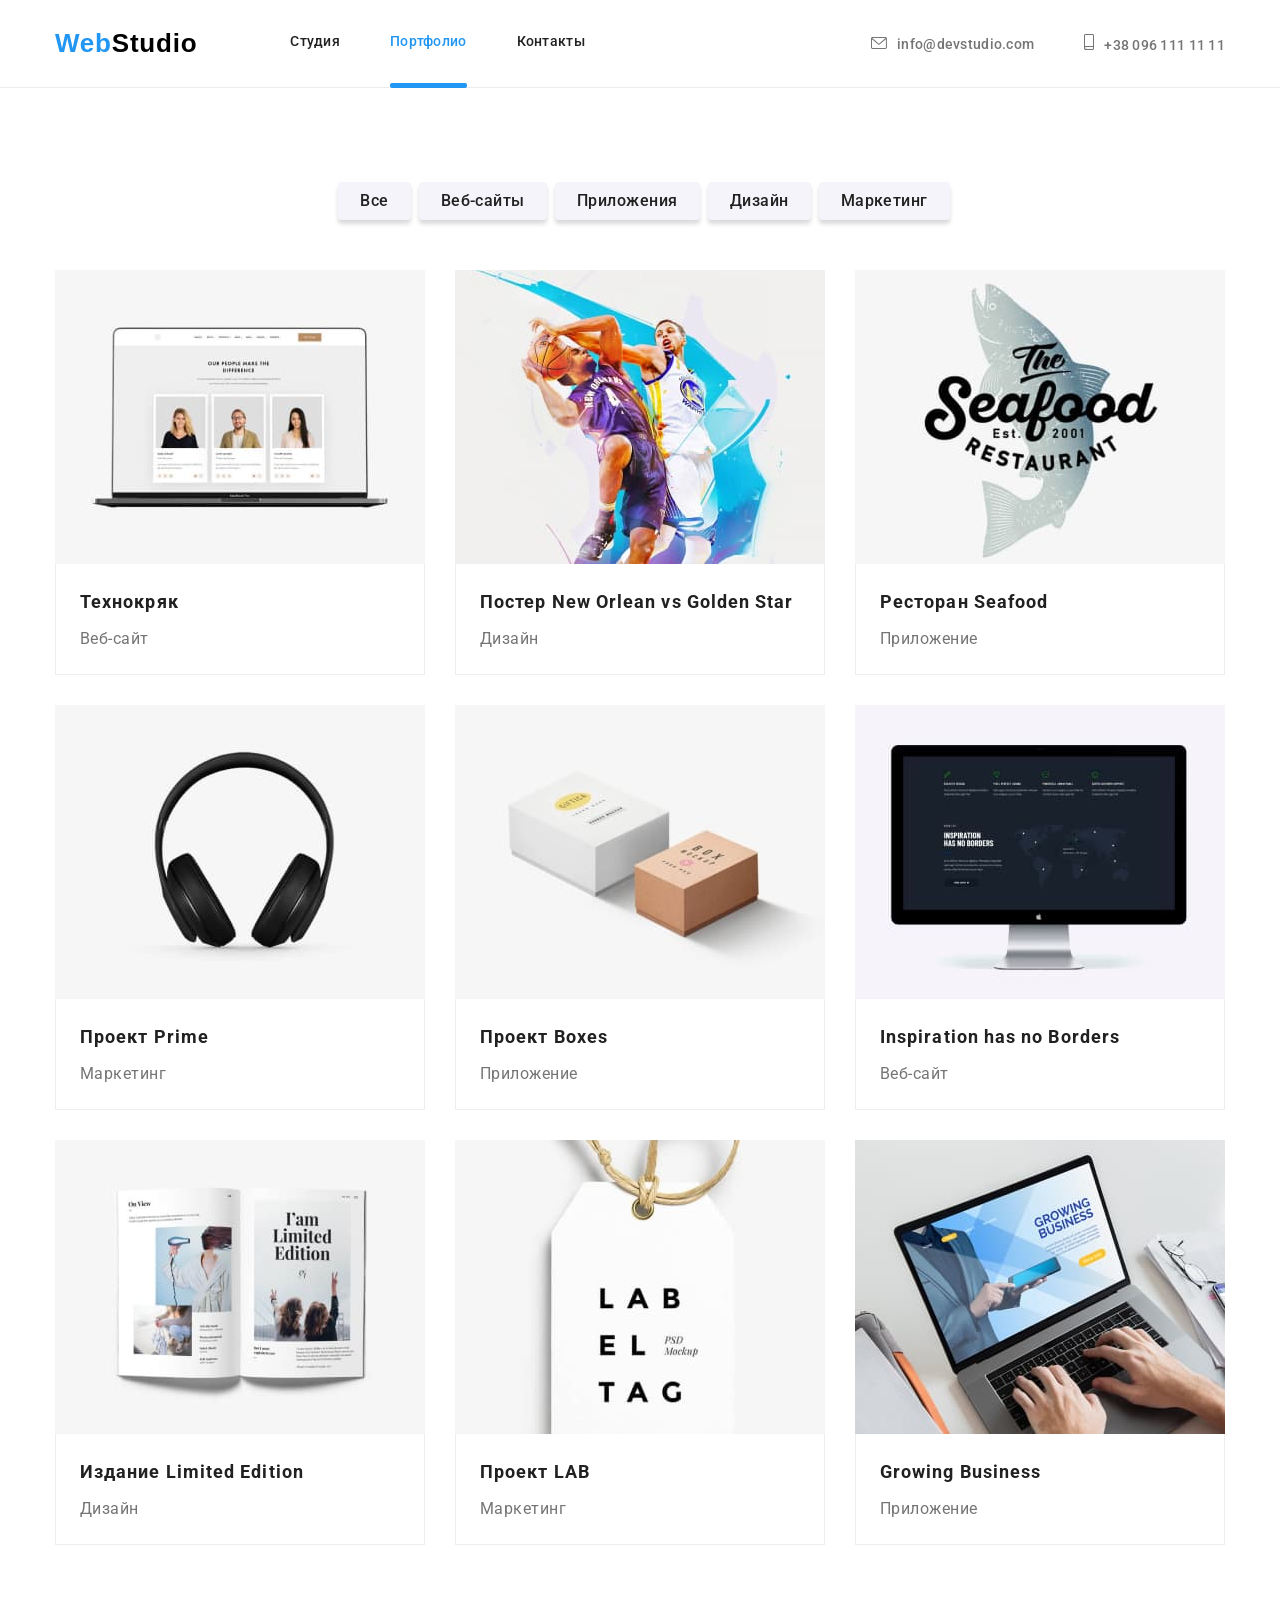
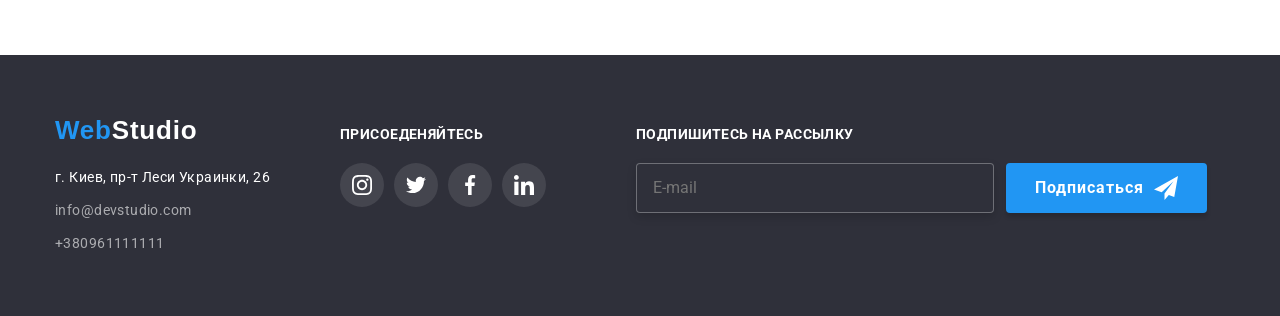
==== commit 53b31992: "Добавляет исправление замечаний" ====
--- a/portfolio.html
+++ b/portfolio.html
@@ -63,26 +63,28 @@
         </button>
       </div>
       <!--Mobile menu-->
-      <div class="menu-container js-menu-container">
-        <button type="button" class="menu-toggle js-close-menu">
-          <svg width="40" height="40">
-            <use href="./images/icons.svg#mob-close" class="icon-cross"></use>
-          </svg>
-        </button>
+      <div class="mob-menu js-menu-container">
         <div class="mobmenu-box">
-          <nav class="mobmenu-box__item">
-            <ul class="menu-nav list">
-              <li class="menu-nav__item">
-                <a href="./index.html" class="menu-nav__link"> Студия </a>
-              </li>
-              <li class="menu-nav__item">
-                <a href="./portfolio.html" class="menu-nav__link menu-nav__link--active">
-                  Портфолио
-                </a>
-              </li>
-              <li class="menu-nav__item"><a href="./" class="menu-nav__link"> Контакты </a></li>
-            </ul>
-          </nav>
+          <div class="mobmenu-box__item">
+            <button type="button" class="menu-toggle js-close-menu">
+              <svg width="40" height="40">
+                <use href="./images/icons.svg#mob-close" class="icon-cross"></use>
+              </svg>
+            </button>
+            <nav class="">
+              <ul class="menu-nav list">
+                <li class="menu-nav__item">
+                  <a href="./index.html" class="menu-nav__link"> Студия </a>
+                </li>
+                <li class="menu-nav__item">
+                  <a href="./portfolio.html" class="menu-nav__link menu-nav__link--active">
+                    Портфолио
+                  </a>
+                </li>
+                <li class="menu-nav__item"><a href="./" class="menu-nav__link"> Контакты </a></li>
+              </ul>
+            </nav>
+          </div>
           <div class="mobmenu-box__item">
             <ul class="menu-contact list">
               <li class="menu-contact__item">
@@ -149,12 +151,12 @@
                   </div>
                   <img
                     srcset="
-                      ./images/pf-img1-tab.jpg   354w,
-                      ./images/pf-img1.jpg       370w,
-                      ./images/pf-img1-mob.jpg   450w,
-                      ./images/pf-img1-tab@2.jpg 708w,
-                      ./images/pf-img1-des@2.jpg 740w,
-                      ./images/pf-img1-mob@2.jpg 900w
+                      ./images/pf-img1-tab.jpg    354w,
+                      ./images/pf-img1.jpg        370w,
+                      ./images/pf-img1-mob.jpg    450w,
+                      ./images/pf-img1-tab@2x.jpg 708w,
+                      ./images/pf-img1-des@2x.jpg 740w,
+                      ./images/pf-img1-mob@2x.jpg 900w
                     "
                     sizes="(min-width: 1200px) 370px, (min-width: 768px) 354px,(min-width: 480px) 450px, 100vw"
                     src="./images/pf-img1.jpg"
@@ -178,12 +180,12 @@
                   </div>
                   <img
                     srcset="
-                      ./images/pf-img2-tab.jpg   354w,
-                      ./images/pf-img2.jpg       370w,
-                      ./images/pf-img2-mob.jpg   450w,
-                      ./images/pf-img2-tab@2.jpg 708w,
-                      ./images/pf-img2-des@2.jpg 740w,
-                      ./images/pf-img2-mob@2.jpg 900w
+                      ./images/pf-img2-tab.jpg    354w,
+                      ./images/pf-img2.jpg        370w,
+                      ./images/pf-img2-mob.jpg    450w,
+                      ./images/pf-img2-tab@2x.jpg 708w,
+                      ./images/pf-img2-des@2x.jpg 740w,
+                      ./images/pf-img2-mob@2x.jpg 900w
                     "
                     sizes="(min-width: 1200px) 370px, (min-width: 768px) 354px,(min-width: 480px) 450px, 100vw"
                     src="./images/pf-img2.jpg"
@@ -207,12 +209,12 @@
                   </div>
                   <img
                     srcset="
-                      ./images/pf-img3-tab.jpg   354w,
-                      ./images/pf-img3.jpg       370w,
-                      ./images/pf-img3-mob.jpg   450w,
-                      ./images/pf-img3-tab@2.jpg 708w,
-                      ./images/pf-img3-des@2.jpg 740w,
-                      ./images/pf-img3-mob@2.jpg 900w
+                      ./images/pf-img3-tab.jpg    354w,
+                      ./images/pf-img3.jpg        370w,
+                      ./images/pf-img3-mob.jpg    450w,
+                      ./images/pf-img3-tab@2x.jpg 708w,
+                      ./images/pf-img3-des@2x.jpg 740w,
+                      ./images/pf-img3-mob@2x.jpg 900w
                     "
                     sizes="(min-width: 1200px) 370px, (min-width: 768px) 354px,(min-width: 480px) 450px, 100vw"
                     src="./images/pf-img3.jpg"
@@ -236,12 +238,12 @@
                   </div>
                   <img
                     srcset="
-                      ./images/pf-img4-tab.jpg   354w,
-                      ./images/pf-img4.jpg       370w,
-                      ./images/pf-img4-mob.jpg   450w,
-                      ./images/pf-img4-tab@2.jpg 708w,
-                      ./images/pf-img4-des@2.jpg 740w,
-                      ./images/pf-img4-mob@2.jpg 900w
+                      ./images/pf-img4-tab.jpg    354w,
+                      ./images/pf-img4.jpg        370w,
+                      ./images/pf-img4-mob.jpg    450w,
+                      ./images/pf-img4-tab@2x.jpg 708w,
+                      ./images/pf-img4-des@2x.jpg 740w,
+                      ./images/pf-img4-mob@2x.jpg 900w
                     "
                     sizes="(min-width: 1200px) 370px, (min-width: 768px) 354px,(min-width: 480px) 450px, 100vw"
                     src="./images/pf-img4.jpg"
@@ -265,12 +267,12 @@
                   </div>
                   <img
                     srcset="
-                      ./images/pf-img5-tab.jpg   354w,
-                      ./images/pf-img5.jpg       370w,
-                      ./images/pf-img5-mob.jpg   450w,
-                      ./images/pf-img5-tab@2.jpg 708w,
-                      ./images/pf-img5-des@2.jpg 740w,
-                      ./images/pf-img5-mob@2.jpg 900w
+                      ./images/pf-img5-tab.jpg    354w,
+                      ./images/pf-img5.jpg        370w,
+                      ./images/pf-img5-mob.jpg    450w,
+                      ./images/pf-img5-tab@2x.jpg 708w,
+                      ./images/pf-img5-des@2x.jpg 740w,
+                      ./images/pf-img5-mob@2x.jpg 900w
                     "
                     sizes="(min-width: 1200px) 370px, (min-width: 768px) 354px,(min-width: 480px) 450px, 100vw"
                     src="./images/pf-img5.jpg"
@@ -294,12 +296,12 @@
                   </div>
                   <img
                     srcset="
-                      ./images/pf-img6-tab.jpg   354w,
-                      ./images/pf-img6.jpg       370w,
-                      ./images/pf-img6-mob.jpg   450w,
-                      ./images/pf-img6-tab@2.jpg 708w,
-                      ./images/pf-img6-des@2.jpg 740w,
-                      ./images/pf-img6-mob@2.jpg 900w
+                      ./images/pf-img6-tab.jpg    354w,
+                      ./images/pf-img6.jpg        370w,
+                      ./images/pf-img6-mob.jpg    450w,
+                      ./images/pf-img6-tab@2x.jpg 708w,
+                      ./images/pf-img6-des@2x.jpg 740w,
+                      ./images/pf-img6-mob@2x.jpg 900w
                     "
                     sizes="(min-width: 1200px) 370px, (min-width: 768px) 354px,(min-width: 480px) 450px, 100vw"
                     src="./images/pf-img6.jpg"
@@ -323,12 +325,12 @@
                   </div>
                   <img
                     srcset="
-                      ./images/pf-img7-tab.jpg   354w,
-                      ./images/pf-img7.jpg       370w,
-                      ./images/pf-img7-mob.jpg   450w,
-                      ./images/pf-img7-tab@2.jpg 708w,
-                      ./images/pf-img7-des@2.jpg 740w,
-                      ./images/pf-img7-mob@2.jpg 900w
+                      ./images/pf-img7-tab.jpg    354w,
+                      ./images/pf-img7.jpg        370w,
+                      ./images/pf-img7-mob.jpg    450w,
+                      ./images/pf-img7-tab@2x.jpg 708w,
+                      ./images/pf-img7-des@2x.jpg 740w,
+                      ./images/pf-img7-mob@2x.jpg 900w
                     "
                     sizes="(min-width: 1200px) 370px, (min-width: 768px) 354px,(min-width: 480px) 450px, 100vw"
                     src="./images/pf-img7.jpg"
@@ -352,12 +354,12 @@
                   </div>
                   <img
                     srcset="
-                      ./images/pf-img8-tab.jpg   354w,
-                      ./images/pf-img8.jpg       370w,
-                      ./images/pf-img8-mob.jpg   450w,
-                      ./images/pf-img8-tab@2.jpg 708w,
-                      ./images/pf-img8-des@2.jpg 740w,
-                      ./images/pf-img8-mob@2.jpg 900w
+                      ./images/pf-img8-tab.jpg    354w,
+                      ./images/pf-img8.jpg        370w,
+                      ./images/pf-img8-mob.jpg    450w,
+                      ./images/pf-img8-tab@2x.jpg 708w,
+                      ./images/pf-img8-des@2x.jpg 740w,
+                      ./images/pf-img8-mob@2x.jpg 900w
                     "
                     sizes="(min-width: 1200px) 370px, (min-width: 768px) 354px,(min-width: 480px) 450px, 100vw"
                     src="./images/pf-img8.jpg"
@@ -381,12 +383,12 @@
                   </div>
                   <img
                     srcset="
-                      ./images/pf-img9-tab.jpg   354w,
-                      ./images/pf-img9.jpg       370w,
-                      ./images/pf-img9-mob.jpg   450w,
-                      ./images/pf-img9-tab@2.jpg 708w,
-                      ./images/pf-img9-des@2.jpg 740w,
-                      ./images/pf-img9-mob@2.jpg 900w
+                      ./images/pf-img9-tab.jpg    354w,
+                      ./images/pf-img9.jpg        370w,
+                      ./images/pf-img9-mob.jpg    450w,
+                      ./images/pf-img9-tab@2x.jpg 708w,
+                      ./images/pf-img9-des@2x.jpg 740w,
+                      ./images/pf-img9-mob@2x.jpg 900w
                     "
                     sizes="(min-width: 1200px) 370px, (min-width: 768px) 354px,(min-width: 480px) 450px, 100vw"
                     src="./images/pf-img9.jpg"
--- a/css/main.min.css
+++ b/css/main.min.css
@@ -1,2 +1,2 @@
-:root{--title-text-color: #212121;--main-text-color: #757575;--accent-color: #2196f3;--main-bg-color: #ffffff;--secondary-bg-color: #f5f4fa;--footer-bg-color: #2f303a;--main-logo-color: #2196f3;--pf-cart-border-color: #eeeeee;--address-link-footer: rgba(255, 255, 255, 0.6);--btn-bg-color: #f5f4fa;--btn-click-color: #188ce8;--baner-tittle-color: #ffffff;--white-color: #ffffff}.visually-hidden{position:absolute;white-space:nowrap;width:1px;height:1px;overflow:hidden;border:0;padding:0;clip:rect(0 0 0 0);-webkit-clip-path:inset(50%);clip-path:inset(50%);margin:-1px}.body{background-color:var(--main-bg-color);color:var(--title-text-color);font-family:"Roboto",sans-serif}.section{padding-top:60px;padding-bottom:60px}@media screen and (min-width: 1200px){.section{padding-top:94px;padding-bottom:94px}}.container{width:100vw;padding-left:15px;padding-right:15px;margin-left:auto;margin-right:auto}@media screen and (min-width: 480px){.container{width:480px}}@media screen and (min-width: 768px){.container{width:768px}}@media screen and (min-width: 1200px){.container{width:1200px}}.list{list-style:none;padding:0;margin:0}.tittle{font-family:"Raleway",sans-serif;font-weight:700;font-size:36px;line-height:1.16;letter-spacing:0.03em}.text{margin:0;font-size:14px;line-height:1.14;letter-spacing:0.03em;color:var(--main-text-color)}.backdrop{position:fixed;top:0;left:0;width:100%;height:100%;background-color:rgba(0,0,0,0.5);z-index:1;opacity:1;-webkit-transition:opacity 250ms cubic-bezier(0.4, 0, 0.2, 1),visibility 250ms cubic-bezier(0.4, 0, 0.2, 1),-webkit-transform 250ms cubic-bezier(0.4, 0, 0.2, 1);transition:opacity 250ms cubic-bezier(0.4, 0, 0.2, 1),visibility 250ms cubic-bezier(0.4, 0, 0.2, 1),-webkit-transform 250ms cubic-bezier(0.4, 0, 0.2, 1);transition:transform 250ms cubic-bezier(0.4, 0, 0.2, 1),opacity 250ms cubic-bezier(0.4, 0, 0.2, 1),visibility 250ms cubic-bezier(0.4, 0, 0.2, 1);transition:transform 250ms cubic-bezier(0.4, 0, 0.2, 1),opacity 250ms cubic-bezier(0.4, 0, 0.2, 1),visibility 250ms cubic-bezier(0.4, 0, 0.2, 1),-webkit-transform 250ms cubic-bezier(0.4, 0, 0.2, 1)}.backdrop.is-hidden{opacity:0;pointer-events:none;visibility:hidden}.backdrop.is-hidden .modal{-webkit-transform:translate(-50%, -50%) scale(0.5);transform:translate(-50%, -50%) scale(0.5)}.modal{position:absolute;top:50%;left:50%;-webkit-transform:translate(-50%, -50%) scale(1);transform:translate(-50%, -50%) scale(1);width:528px;padding:40px;background-color:var(--white-color);-webkit-transition:-webkit-transform 250ms cubic-bezier(0.4, 0, 0.2, 1);transition:-webkit-transform 250ms cubic-bezier(0.4, 0, 0.2, 1);transition:transform 250ms cubic-bezier(0.4, 0, 0.2, 1);transition:transform 250ms cubic-bezier(0.4, 0, 0.2, 1), -webkit-transform 250ms cubic-bezier(0.4, 0, 0.2, 1)}.btn-close{position:fixed;right:8px;top:8px;display:-webkit-box;display:-ms-flexbox;display:flex;-webkit-box-align:center;-ms-flex-align:center;align-items:center;-webkit-box-pack:center;-ms-flex-pack:center;justify-content:center;width:30px;height:30px;background:#ffffff;border:1px solid rgba(0,0,0,0.1);border-radius:50%}.icon-close{fill:currentColor;-webkit-transition:fill 250ms cubic-bezier(0.4, 0, 0.2, 1);transition:fill 250ms cubic-bezier(0.4, 0, 0.2, 1)}.btn-close:hover .icon-close{fill:var(--accent-color)}.modal_tittle{margin-top:0;margin-bottom:12px;font-weight:700;font-size:20px;line-height:23px;text-align:center;letter-spacing:0.03em;color:var(--title-text-color)}.order_form{display:-webkit-box;display:-ms-flexbox;display:flex;-webkit-box-orient:vertical;-webkit-box-direction:normal;-ms-flex-direction:column;flex-direction:column}.box_input{position:relative;display:-webkit-box;display:-ms-flexbox;display:flex;-webkit-box-orient:vertical;-webkit-box-direction:normal;-ms-flex-direction:column;flex-direction:column;-webkit-box-align:start;-ms-flex-align:start;align-items:flex-start;margin-bottom:10px;font-weight:400;font-size:12px;line-height:1.16;letter-spacing:0.01em;color:var(--main-text-color)}.form_input{width:100%;height:40px;margin-top:4px;padding-top:11px;padding-bottom:11px;padding-left:42px;border:1px solid;border-color:rgba(33,33,33,0.2);border-radius:4px;outline:0;-webkit-transform:border-color 250ms cubic-bezier(0.4, 0, 0.2, 1);transform:border-color 250ms cubic-bezier(0.4, 0, 0.2, 1)}.form_input:focus ~ .form-icon,.form_input:hover ~ .form-icon{fill:var(--accent-color)}.form_input:focus,.form_input:hover{border-color:var(--main-logo-color)}.form_comment{width:100%;margin-top:4px;padding-top:11px;padding-bottom:11px;padding-left:12px;border:1px solid;border-color:rgba(33,33,33,0.2);border-radius:4px;outline:0;resize:none;-webkit-transform:border-color 250ms cubic-bezier(0.4, 0, 0.2, 1);transform:border-color 250ms cubic-bezier(0.4, 0, 0.2, 1)}.form_comment:focus,.form_comment:hover{border-color:var(--main-logo-color)}.form-icon{position:absolute;top:50%;left:12px;display:inline-block;width:18px;height:18px;-webkit-transform:fill 250ms cubic-bezier(0.4, 0, 0.2, 1);transform:fill 250ms cubic-bezier(0.4, 0, 0.2, 1)}.order_check{display:-webkit-box;display:-ms-flexbox;display:flex;-webkit-box-align:center;-ms-flex-align:center;align-items:center;-webkit-box-pack:center;-ms-flex-pack:center;justify-content:center;margin-bottom:30px;font-weight:400;font-size:14px;line-height:1.71;letter-spacing:0.03em;color:var(--main-text-color)}.inp_checkbox{-webkit-appearance:none;-moz-appearance:none;appearance:none;position:absolute}.inp_checkbox:checked ~ .icon_checkbox{border-color:var(--accent-color);background-color:var(--accent-color);background-image:url(../images/icon_check.svg);background-size:contain;background-repeat:no-repeat;background-origin:border-box}.icon_checkbox{display:inline-block;width:15px;height:15px;margin-right:7px;border:2px solid var(--title-text-color);border-radius:4px}.order_check .link{margin-left:5px;color:var(--accent-color)}.order_btn{width:200px;height:50px;padding:10px 55px;margin-left:auto;margin-right:auto;-webkit-box-shadow:0px 4px 4px rgba(0,0,0,0.15);box-shadow:0px 4px 4px rgba(0,0,0,0.15);border-radius:4px;background-color:var(--btn-click-color);font-weight:700;font-size:16px;line-height:1.88;letter-spacing:0.06em;color:var(--white-color)}.logo{text-decoration:none;color:var(--main-logo-color);font-family:"Raleway",sans-serif;font-weight:bold;font-size:26px;line-height:1.2;letter-spacing:0.03em}@media screen and (min-width: 768px){.logo{margin-right:88px}}@media screen and (min-width: 1200px){.logo{margin-right:93px}}.logo_head{color:#000000}.logo_footer{color:var(--white-color)}.button{font-weight:700;font-size:16px;line-height:1.87;letter-spacing:0.06em;cursor:pointer;-webkit-box-shadow:0px 4px 4px rgba(0,0,0,0.15);box-shadow:0px 4px 4px rgba(0,0,0,0.15);border-radius:4px;border:none;color:var(--white-color)}.site-header{border-bottom:1px solid #ececec}.header-box{display:-webkit-box;display:-ms-flexbox;display:flex;-webkit-box-align:center;-ms-flex-align:center;align-items:center}@media screen and (max-width: 768px){.header-box{padding-top:16px;padding-bottom:16px}}@media screen and (min-width: 768px){.header-box{padding-top:0px;padding-bottom:0px}}.site-nav{display:none}@media screen and (min-width: 480px){.site-nav{display:none}}@media screen and (min-width: 768px){.site-nav{display:-webkit-box;display:-ms-flexbox;display:flex;-webkit-box-align:center;-ms-flex-align:center;align-items:center}}@media screen and (min-width: 1200px){.site-nav{display:-webkit-box;display:-ms-flexbox;display:flex;-webkit-box-align:center;-ms-flex-align:center;align-items:center}}.header-nav{list-style:none;padding-left:0}@media screen and (min-width: 768px){.header-nav{display:-webkit-box;display:-ms-flexbox;display:flex;margin:0}}@media screen and (min-width: 1200px){.header-nav{display:-webkit-box;display:-ms-flexbox;display:flex;margin:0}}@media screen and (min-width: 768px){.header-nav__item{display:block;padding-top:32px;padding-bottom:32px}}@media screen and (min-width: 1200px){.header-nav__item{display:block;padding-top:32px;padding-bottom:32px}}@media screen and (min-width: 768px){.header-nav__item--append{margin-left:50px}}@media screen and (min-width: 1200px){.header-nav__item--append{margin-left:50px}}.header-nav__link{text-decoration:none;font-weight:500;font-size:14px;line-height:1.15;letter-spacing:0.02em;color:var(--title-text-color);-webkit-transition:color 250ms cubic-bezier(0.4, 0, 0.2, 1);transition:color 250ms cubic-bezier(0.4, 0, 0.2, 1)}.header-nav__link--active{color:var(--accent-color)}.header-nav__link--active::after{position:relative;left:0;top:33px;content:'';display:block;width:100%;height:5px;background-color:var(--accent-color);border-radius:2px}.header-nav__link:hover,.header-nav__link:focus{color:var(--accent-color)}.contact-list{display:none;list-style:none;padding-left:0}@media screen and (min-width: 480px){.contact-list{display:none}}@media screen and (min-width: 768px){.contact-list{display:-webkit-box;display:-ms-flexbox;display:flex;-webkit-box-orient:vertical;-webkit-box-direction:normal;-ms-flex-direction:column;flex-direction:column;margin:0 0 0 auto}}@media screen and (min-width: 1200px){.contact-list{display:-webkit-box;display:-ms-flexbox;display:flex;-webkit-box-orient:horizontal;-webkit-box-direction:normal;-ms-flex-direction:row;flex-direction:row;margin:0 0 0 auto}}@media screen and (min-width: 1200px){.contact-list__item{display:-webkit-inline-box;display:-ms-inline-flexbox;display:inline-flex;-webkit-box-align:center;-ms-flex-align:center;align-items:center;padding-top:32px;padding-bottom:32px}}@media screen and (min-width: 1200px){.contact-list__item--append{margin-left:50px}}.contact-list__link{text-decoration:none;font-weight:500;font-size:14px;line-height:1.15;letter-spacing:0.02em;color:var(--main-text-color);-webkit-transition:color 250ms cubic-bezier(0.4, 0, 0.2, 1);transition:color 250ms cubic-bezier(0.4, 0, 0.2, 1)}.contact-list__link:hover,.contact-list__link:focus{color:var(--accent-color)}.contact_list__icon{margin-right:10px;fill:currentColor;-webkit-transition:fill 250ms cubic-bezier(0.4, 0, 0.2, 1);transition:fill 250ms cubic-bezier(0.4, 0, 0.2, 1)}.contact_list__icon:hover,.contact_list__icon:focus{fill:currentColor}.menu-toggle{min-height:40px;min-width:40px;display:-webkit-box;display:-ms-flexbox;display:flex;-webkit-box-align:center;-ms-flex-align:center;align-items:center;-webkit-box-pack:center;-ms-flex-pack:center;justify-content:center;margin:0;padding:0;background-color:transparent;cursor:pointer;border:none;border-radius:50%;outline:none}.js-open-menu{display:block;color:#212121;background-color:transparent;margin-left:auto;margin-top:10px;margin-right:15px;border:none}@media screen and (min-width: 768px){.js-open-menu{display:none}}.banner{height:400px;background-color:var(--footer-bg-color);text-align:center;padding-top:118px;padding-bottom:118px;margin-left:auto;margin-right:auto;background-image:-webkit-gradient(linear, left top, left bottom, from(rgba(47,48,58,0.4)), to(rgba(47,48,58,0.4))),url(../images/banner-mob.jpg);background-image:linear-gradient(rgba(47,48,58,0.4), rgba(47,48,58,0.4)),url(../images/banner-mob.jpg);background-size:480px;background-repeat:no-repeat}@media screen and (min-width: 480px){.banner{max-width:480px;padding-top:118px;padding-bottom:118px;background-image:-webkit-gradient(linear, left top, left bottom, from(rgba(47,48,58,0.4)), to(rgba(47,48,58,0.4))),url(../images/banner-mob.jpg);background-image:linear-gradient(rgba(47,48,58,0.4), rgba(47,48,58,0.4)),url(../images/banner-mob.jpg);background-size:480px}}@media screen and (min-width: 480px) and (min-device-pixel-ratio: 2), screen and (min-width: 480px) and (-webkit-min-device-pixel-ratio: 2), screen and (min-width: 480px) and (min-resolution: 192dpi), screen and (min-width: 480px) and (min-resolution: 2dppx){.banner{background-image:url("../images/banner-mob@2x.jpg")}}@media screen and (min-width: 768px){.banner{max-width:768px;background-image:-webkit-gradient(linear, left top, left bottom, from(rgba(47,48,58,0.4)), to(rgba(47,48,58,0.4))),url(../images/banner-tab.jpg);background-image:linear-gradient(rgba(47,48,58,0.4), rgba(47,48,58,0.4)),url(../images/banner-tab.jpg);background-size:768px}}@media screen and (min-width: 768px) and (min-device-pixel-ratio: 2), screen and (min-width: 768px) and (-webkit-min-device-pixel-ratio: 2), screen and (min-width: 768px) and (min-resolution: 192dpi), screen and (min-width: 768px) and (min-resolution: 2dppx){.banner{background-image:url("../images/banner-tab@2x.jpg")}}@media screen and (min-width: 1200px){.banner{max-width:1600px;height:600px;padding-top:200px;padding-bottom:200px;background-image:-webkit-gradient(linear, left top, left bottom, from(rgba(47,48,58,0.4)), to(rgba(47,48,58,0.4))),url(../images/banner-desk.jpg);background-image:linear-gradient(rgba(47,48,58,0.4), rgba(47,48,58,0.4)),url(../images/banner-desk.jpg);background-size:1600px}}@media screen and (min-width: 1200px) and (min-device-pixel-ratio: 2), screen and (min-width: 1200px) and (-webkit-min-device-pixel-ratio: 2), screen and (min-width: 1200px) and (min-resolution: 192dpi), screen and (min-width: 1200px) and (min-resolution: 2dppx){.banner{background-image:url("../images/banner-desk@2x.jpg")}}.banner__tittle{font-weight:900;font-size:26px;line-height:1.62;letter-spacing:0.06em;text-transform:uppercase;color:var(--baner-tittle-color);margin-bottom:30px;margin-top:0}@media screen and (min-width: 1200px){.banner__tittle{font-size:44px;line-height:1.36}}.banner__btn{background-color:var(--accent-color);color:var(--baner-tittle-color);padding-top:10px;padding-right:32px;padding-bottom:10px;padding-left:32px}.banner__btn:active{background-color:var(--btn-click-color)}.peculiar{padding-bottom:0}.pec-post{list-style:none;margin:0;padding-left:0}@media screen and (min-width: 768px){.pec-post{display:-webkit-box;display:-ms-flexbox;display:flex;-ms-flex-wrap:wrap;flex-wrap:wrap}}@media screen and (min-width: 1200px){.pec-post{display:-webkit-box;display:-ms-flexbox;display:flex}}@media screen and (min-width: 768px){.pec-post__item{width:calc((768px - 2 * 30px) / 2)}}@media screen and (min-width: 1200px){.pec-post__item{width:calc((1200px - 4 * 30px) / 4)}}.pec-post__item--append{margin-top:30px}@media screen and (min-width: 768px){.pec-post__item--append{margin-top:0}.pec-post__item--append:nth-child(2n){margin-left:30px}.pec-post__item--append:nth-child(3){margin-top:30px}.pec-post__item--append:nth-child(4){margin-top:30px}}@media screen and (min-width: 1200px){.pec-post__item--append{margin-left:30px}.pec-post__item--append:nth-child(3){margin-top:0}.pec-post__item--append:nth-child(4){margin-top:0}}.pec-box{display:-webkit-box;display:-ms-flexbox;display:flex;-webkit-box-align:center;-ms-flex-align:center;align-items:center;-webkit-box-pack:center;-ms-flex-pack:center;justify-content:center;height:120px;margin-bottom:30px;background-color:var(--secondary-bg-color);border-radius:4px}@media screen and (min-width: 480px){.pec-box{width:100%}}@media screen and (min-width: 768px){.pec-box{width:100%}}@media screen and (min-width: 1200px){.pec-box{width:270px}}.pec-box__icon{width:70px;height:70px}.pec-post__tittle{font-size:14px;letter-spacing:0.03em;text-transform:uppercase;margin-top:0px;margin-bottom:10px}@media screen and (max-width: 767px){.pec-post__tittle{text-align:center}}.pec-post__text{line-height:1.7;margin:0}.work__tittle{display:none;text-align:center;margin-top:0;margin-bottom:50px}@media screen and (min-width: 480px){.work__tittle{display:none}}@media screen and (min-width: 768px){.work__tittle{display:none}}@media screen and (min-width: 1200px){.work__tittle{display:block}}.work{display:none;list-style:none;margin:0;padding-left:0}@media screen and (min-width: 1200px){.work{display:-webkit-box;display:-ms-flexbox;display:flex}}.work__item--append{margin-left:30px}.work-box{position:relative;width:370px;height:294px}.box-label{position:absolute;left:0;bottom:0;display:-webkit-box;display:-ms-flexbox;display:flex;-webkit-box-align:center;-ms-flex-align:center;align-items:center;-webkit-box-pack:center;-ms-flex-pack:center;justify-content:center;width:100%;height:70px;background:rgba(47,48,58,0.8)}.box-label__text{font-weight:700;text-transform:uppercase;color:var(--white-color)}.our-team{background-color:var(--secondary-bg-color)}.our-team__tittle{text-align:center;margin-top:0;margin-bottom:50px}.pers-cart{display:-webkit-box;display:-ms-flexbox;display:flex;-ms-flex-wrap:wrap;flex-wrap:wrap;text-align:center;list-style:none;margin:0;padding-left:0}.pers-cart__item{background:#ffffff;-webkit-box-shadow:0px 1px 3px rgba(0,0,0,0.12),0px 1px 1px rgba(0,0,0,0.14),0px 2px 1px rgba(0,0,0,0.2);box-shadow:0px 1px 3px rgba(0,0,0,0.12),0px 1px 1px rgba(0,0,0,0.14),0px 2px 1px rgba(0,0,0,0.2);border-radius:0px 0px 4px 4px}@media screen and (min-width: 768px){.pers-cart__item{width:calc((768px - 2 * 30px) / 2)}}@media screen and (min-width: 1200px){.pers-cart__item{width:calc((1200px - 4 * 30px) / 4)}}.pers-cart__item--append{margin-top:30px}@media screen and (min-width: 768px){.pers-cart__item--append{margin-top:0}.pers-cart__item--append:nth-child(2n){margin-left:30px}.pers-cart__item--append:nth-child(3){margin-top:30px}.pers-cart__item--append:nth-child(4){margin-top:30px}}@media screen and (min-width: 1200px){.pers-cart__item--append{margin-left:30px}.pers-cart__item--append:nth-child(3){margin-top:0}.pers-cart__item--append:nth-child(4){margin-top:0}}.pers-label{padding-top:30px;padding-bottom:30px;padding-right:24px;padding-left:24px}.pers-label__name{font-weight:500;font-size:16px;line-height:1.18;margin-top:0;margin-bottom:10px}.pers-label__prof{font-size:16px;line-height:1.18;margin-top:0;margin-bottom:16px;color:var(--main-text-color)}.pers-social{display:-webkit-box;display:-ms-flexbox;display:flex;-webkit-box-align:center;-ms-flex-align:center;align-items:center;-webkit-box-pack:center;-ms-flex-pack:center;justify-content:center;margin:0;padding-left:0;list-style:none}@media screen and (min-width: 1200px){.pers-social{-webkit-box-pack:space-evenly;-ms-flex-pack:space-evenly;justify-content:space-evenly}}.pers-social__link{display:-webkit-box;display:-ms-flexbox;display:flex;-webkit-box-align:center;-ms-flex-align:center;align-items:center;-webkit-box-pack:center;-ms-flex-pack:center;justify-content:center;width:44px;height:44px;border-radius:50%;color:#afb1b8;-webkit-transition:background-color 250ms cubic-bezier(0.4, 0, 0.2, 1);transition:background-color 250ms cubic-bezier(0.4, 0, 0.2, 1)}.pers-social__link:hover,.pers-social__link:focus{background-color:var(--accent-color)}.pers-social__link:hover .pers-social__icon,.pers-social__link:focus .pers-social__icon{fill:#ffffff}.pers-social__link--append{margin-left:10px}.pers-social__icon{fill:currentColor;-webkit-transition:fill 250ms cubic-bezier(0.4, 0, 0.2, 1);transition:fill 250ms cubic-bezier(0.4, 0, 0.2, 1)}.our-client__tittle{text-align:center;margin-top:0;margin-bottom:50px}.client-post{padding-left:0;display:-webkit-box;display:-ms-flexbox;display:flex;-ms-flex-wrap:wrap;flex-wrap:wrap;-ms-flex-pack:distribute;justify-content:space-around}@media screen and (min-width: 1200px){.client-post{display:-webkit-box;display:-ms-flexbox;display:flex;margin:0}}.client-post__item{display:-webkit-box;display:-ms-flexbox;display:flex;-ms-flex-pack:distribute;justify-content:space-around;width:170px;height:92px;border:1px solid;border-color:#afb1b8;border-radius:4px;-webkit-transition:border-color 250ms cubic-bezier(0.4, 0, 0.2, 1);transition:border-color 250ms cubic-bezier(0.4, 0, 0.2, 1)}.client-post__item:hover,.client-post__item:focus{border-color:var(--accent-color)}@media screen and (min-width: 480px){width:calc((480px - 2 * 30px) / 2);margin:0}@media screen and (min-width: 768px){width:calc((768px - 3 * 30px) / 3)}@media screen and (min-width: 1200px){width:calc((1200px - 6 * 30px) / 6)}.client-post__item--append{margin-top:30px}@media screen and (min-width: 480px){.client-post__item--append{margin-top:0}.client-post__item--append:nth-child(2n){margin-left:30px}.client-post__item--append:nth-child(n+3){margin-top:30px}}@media screen and (min-width: 768px){.client-post__item--append{margin-top:0}.client-post__item--append:nth-child(n+2){margin-left:30px}.client-post__item--append:nth-child(4){margin-left:0}.client-post__item--append:nth-child(3){margin-top:0}.client-post__item--append:nth-child(n+4){margin-top:30px}}@media screen and (min-width: 1200px){.client-post__item--append{margin-left:30px;margin-top:0}.client-post__item--append:nth-child(n+4){margin-top:0px}.client-post__item--append:nth-child(4){margin-left:30px}}.client-post__link{display:-webkit-box;display:-ms-flexbox;display:flex;-webkit-box-align:center;-ms-flex-align:center;align-items:center;-webkit-box-pack:center;-ms-flex-pack:center;justify-content:center;width:170px;height:92px;color:#afb1b8;-webkit-transition:color 250ms cubic-bezier(0.4, 0, 0.2, 1);transition:color 250ms cubic-bezier(0.4, 0, 0.2, 1)}.client-post__link:hover,.client-post__link:focus{color:var(--accent-color)}.client-post__icon{fill:currentColor}.footer{background-color:var(--footer-bg-color);padding-top:60px;padding-bottom:60px}.footer-box{display:-webkit-box;display:-ms-flexbox;display:flex;-webkit-box-orient:vertical;-webkit-box-direction:normal;-ms-flex-direction:column;flex-direction:column;-webkit-box-align:center;-ms-flex-align:center;align-items:center;text-align:center}@media screen and (min-width: 480px){.footer-box{display:-webkit-box;display:-ms-flexbox;display:flex;-webkit-box-orient:vertical;-webkit-box-direction:normal;-ms-flex-direction:column;flex-direction:column;-webkit-box-align:center;-ms-flex-align:center;align-items:center;text-align:center}}@media screen and (min-width: 768px){.footer-box{-webkit-box-align:center;-ms-flex-align:center;align-items:center;text-align:center}}@media screen and (min-width: 1200px){.footer-box{display:-webkit-box;display:-ms-flexbox;display:flex;-webkit-box-orient:horizontal;-webkit-box-direction:normal;-ms-flex-direction:row;flex-direction:row;-webkit-box-align:baseline;-ms-flex-align:baseline;align-items:baseline;text-align:start}}.footer-box__item--prepend{margin-bottom:60px}@media screen and (min-width: 480px){.footer-box__item--prepend{margin-bottom:60px}}@media screen and (min-width: 768px){.footer-box__item--prepend{margin-bottom:0;margin-right:165px}}@media screen and (min-width: 1200px){.footer-box__item--prepend{margin-right:70px}}.footer-box__item--append{margin-top:60px}@media screen and (min-width: 480px){.footer-box__item--append{margin-top:60px}}@media screen and (min-width: 768px){.footer-box__item--append{margin-top:0}}@media screen and (min-width: 1200px){.footer-box__item--append{margin-left:90px}}.footer-address{margin-top:20px}.address-post{padding-left:0}@media screen and (min-width: 1200px){.address-post__item{display:-webkit-box;display:-ms-flexbox;display:flex;-webkit-box-align:baseline;-ms-flex-align:baseline;align-items:baseline}}.footer-address__text{font-style:normal;line-height:1.71;color:var(--white-color);margin-top:0;margin-bottom:9px}.address-post__link{font-style:normal;text-decoration:none;font-size:14px;line-height:1.71;letter-spacing:0.03em;color:var(--address-link-footer);margin-top:0}.address-post__item--prepend{margin-bottom:8px}@media screen and (min-width: 1200px){.address-post__item--prepend{margin-top:0;margin-bottom:9px}}.footer-box__tittle{font-weight:700;text-transform:uppercase;color:var(--white-color);margin-top:0;margin-bottom:20px}.footer-soclist{display:-webkit-box;display:-ms-flexbox;display:flex;text-align:center;padding-left:0;margin:0}.footer-soclist__item{display:block;width:44px;height:44px;border-radius:50%;padding:12px;background-color:rgba(255,255,255,0.1);-webkit-transition:background-color 250ms cubic-bezier(0.4, 0, 0.2, 1);transition:background-color 250ms cubic-bezier(0.4, 0, 0.2, 1)}.footer-soclist__item:hover,.footer-soclist__item:focus{background-color:var(--accent-color)}.footer-soclist__link{color:var(--white-color)}.footer-soclist__icon{fill:currentColor}.footer-soclist__item--prepend{margin-right:10px}.footer-box__form{display:-webkit-box;display:-ms-flexbox;display:flex;-webkit-box-orient:vertical;-webkit-box-direction:normal;-ms-flex-direction:column;flex-direction:column;-webkit-box-align:center;-ms-flex-align:center;align-items:center}@media screen and (min-width: 1200px){.footer-box__form{display:-webkit-inline-box;display:-ms-inline-flexbox;display:inline-flex;-webkit-box-orient:horizontal;-webkit-box-direction:normal;-ms-flex-direction:row;flex-direction:row;-webkit-box-align:center;-ms-flex-align:center;align-items:center;-webkit-box-pack:center;-ms-flex-pack:center;justify-content:center}}.footer-box__input{width:358px;padding:15px 16px;border:1px solid rgba(255,255,255,0.3);-webkit-filter:drop-shadow(0px 4px 4px rgba(0,0,0,0.15));filter:drop-shadow(0px 4px 4px rgba(0,0,0,0.15));border-radius:4px;background-color:var(--footer-bg-color);color:var(--main-text-color)}@media screen and (max-width: 479px){.footer-box__input{width:100%}}.footer-box__btn{display:-webkit-box;display:-ms-flexbox;display:flex;-webkit-box-align:center;-ms-flex-align:center;align-items:center;-webkit-box-pack:center;-ms-flex-pack:center;justify-content:center;margin-top:20px;padding:10px 29px;background:var(--accent-color)}@media screen and (min-width: 1200px){.footer-box__btn{margin-top:0;margin-left:12px}}.btn__icon--append{margin-left:10px;width:24px;height:24px}.logo--center{text-align:center;margin:0}@media screen and (min-width: 768px){.tab-flex{display:-webkit-inline-box;display:-ms-inline-flexbox;display:inline-flex;-webkit-box-align:center;-ms-flex-align:center;align-items:center;margin-bottom:60px}}@media screen and (min-width: 1200px){.tab-flex{margin-bottom:0}}.pf-filter{display:-webkit-box;display:-ms-flexbox;display:flex;-ms-flex-wrap:wrap;flex-wrap:wrap;-webkit-box-pack:center;-ms-flex-pack:center;justify-content:center;margin-top:0;margin-bottom:50px;padding-left:0}@media screen and (max-width: 767px){.pf-filter{-webkit-box-pack:start;-ms-flex-pack:start;justify-content:start}}.pf-filter__item--append{margin-left:8px}@media screen and (max-width: 767px){.pf-filter__item--append{margin-top:15px}}.pf-filter__btn{background-color:var(--btn-bg-color);border-radius:4px;font-weight:500;font-size:16px;line-height:1.62;text-align:center;letter-spacing:0.03em;color:var(--title-text-color);padding-top:6px;padding-right:22px;padding-bottom:6px;padding-left:22px;-webkit-transition:background-color 250ms cubic-bezier(0.4, 0, 0.2, 1),color 250ms cubic-bezier(0.4, 0, 0.2, 1),-webkit-box-shadow 250ms cubic-bezier(0.4, 0, 0.2, 1);transition:background-color 250ms cubic-bezier(0.4, 0, 0.2, 1),color 250ms cubic-bezier(0.4, 0, 0.2, 1),-webkit-box-shadow 250ms cubic-bezier(0.4, 0, 0.2, 1);transition:background-color 250ms cubic-bezier(0.4, 0, 0.2, 1),color 250ms cubic-bezier(0.4, 0, 0.2, 1),box-shadow 250ms cubic-bezier(0.4, 0, 0.2, 1);transition:background-color 250ms cubic-bezier(0.4, 0, 0.2, 1),color 250ms cubic-bezier(0.4, 0, 0.2, 1),box-shadow 250ms cubic-bezier(0.4, 0, 0.2, 1),-webkit-box-shadow 250ms cubic-bezier(0.4, 0, 0.2, 1)}.pf-filter__btn:hover,.pf-filter__btn:focus{background-color:var(--accent-color);color:var(--white-color);-webkit-box-shadow:0px 3px 1px rgba(0,0,0,0.1),0px 1px 2px rgba(0,0,0,0.08),0px 2px 2px rgba(0,0,0,0.12);box-shadow:0px 3px 1px rgba(0,0,0,0.1),0px 1px 2px rgba(0,0,0,0.08),0px 2px 2px rgba(0,0,0,0.12)}.product-cart__wraper{display:-webkit-box;display:-ms-flexbox;display:flex;-ms-flex-wrap:wrap;flex-wrap:wrap;list-style:none;margin:-15px;padding:0}.product-cart{width:100vw;margin:15px}.product-cart:hover .product-cart__overlay{-webkit-transform:translateY(0);transform:translateY(0)}@media screen and (min-width: 480px){.product-cart{width:450px}}@media screen and (min-width: 768px){.product-cart{width:calc((768px - 2 * 30px) / 2)}}@media screen and (min-width: 1200px){.product-cart{width:calc((1200px - 3 * 30px) / 3)}}.cart-header{position:relative;overflow:hidden}.product-cart__overlay{position:absolute;top:0;left:0;display:-webkit-box;display:-ms-flexbox;display:flex;-webkit-box-align:center;-ms-flex-align:center;align-items:center;-webkit-box-pack:center;-ms-flex-pack:center;justify-content:center;width:100%;height:100%;background:rgba(33,150,243,0.9);padding-left:24px;padding-right:24px;-webkit-transform:translateY(100%);transform:translateY(100%);-webkit-transition:-webkit-transform 250ms cubic-bezier(0.4, 0, 0.2, 1);transition:-webkit-transform 250ms cubic-bezier(0.4, 0, 0.2, 1);transition:transform 250ms cubic-bezier(0.4, 0, 0.2, 1);transition:transform 250ms cubic-bezier(0.4, 0, 0.2, 1), -webkit-transform 250ms cubic-bezier(0.4, 0, 0.2, 1)}.cart-header__text{margin:0;font-weight:400;font-size:18px;line-height:1.56;letter-spacing:0.03em;color:var(--white-color)}@media screen and (max-width: 479px){.cart-header__text{font-size:16px}}.cart-footer{border-left:1px solid #eeeeee;border-right:1px solid #eeeeee;border-bottom:1px solid #eeeeee;padding-top:20px;padding-right:24px;padding-bottom:20px;padding-left:24px}.product-cart__link{display:block;text-decoration:none;-webkit-transition:-webkit-box-shadow 250ms cubic-bezier(0.4, 0, 0.2, 1);transition:-webkit-box-shadow 250ms cubic-bezier(0.4, 0, 0.2, 1);transition:box-shadow 250ms cubic-bezier(0.4, 0, 0.2, 1);transition:box-shadow 250ms cubic-bezier(0.4, 0, 0.2, 1), -webkit-box-shadow 250ms cubic-bezier(0.4, 0, 0.2, 1)}.product-cart__link:hover,.product-cart__link:focus{-webkit-box-shadow:0px 1px 1px rgba(0,0,0,0.12),0px 4px 4px rgba(0,0,0,0.06),1px 4px 6px rgba(0,0,0,0.16);box-shadow:0px 1px 1px rgba(0,0,0,0.12),0px 4px 4px rgba(0,0,0,0.06),1px 4px 6px rgba(0,0,0,0.16)}.cart-footer__name{font-weight:700;font-size:18px;line-height:2;letter-spacing:0.06em;color:var(--title-text-color);margin-top:0;margin-bottom:4px}.cart-footer__products{font-size:16px;line-height:1.87;letter-spacing:0.03em;color:var(--main-text-color);margin-top:0;margin-bottom:0}.menu-container{position:fixed;top:0;left:0;width:100%;height:100%;background-color:#fff;z-index:999;opacity:1;-webkit-transform:translateX(100%);transform:translateX(100%);-webkit-transition:-webkit-transform 250ms ease-in-out;transition:-webkit-transform 250ms ease-in-out;transition:transform 250ms ease-in-out;transition:transform 250ms ease-in-out, -webkit-transform 250ms ease-in-out}.menu-container.is-open{-webkit-transform:translateX(0);transform:translateX(0)}.js-close-menu{display:block;color:#212121;background-color:transparent;margin-left:auto;margin-top:10px;margin-right:15px;border:none}.icon-menu{color:currentColor}.icon-cross{color:currentColor}.mobmenu-box{display:-webkit-box;display:-ms-flexbox;display:flex;-webkit-box-orient:vertical;-webkit-box-direction:normal;-ms-flex-direction:column;flex-direction:column;-webkit-box-pack:justify;-ms-flex-pack:justify;justify-content:space-between;overflow:auto;height:100%;max-width:480px;padding-bottom:48px;padding-left:40px}.menu-nav__item:not(:last-child){margin-bottom:32px}.menu-nav__link{text-decoration:none;color:#212121;font-size:40px;font-weight:500;line-height:1.18;text-align:center;letter-spacing:0.02em;-webkit-transition:color 250ms cubic-bezier(0.4, 0, 0.2, 1);transition:color 250ms cubic-bezier(0.4, 0, 0.2, 1)}.menu-nav__link:hover,.menu-nav__link:focus{color:var(--accent-color)}.menu-nav__link--active{color:var(--accent-color)}.menu-contact{display:-webkit-box;display:-ms-flexbox;display:flex;-ms-flex-wrap:wrap;flex-wrap:wrap;-webkit-box-orient:vertical;-webkit-box-direction:normal;-ms-flex-direction:column;flex-direction:column;margin-bottom:64px}.menu-contact__item:first-child{margin-bottom:32px}.menu-contact__link{-webkit-transition:color 250ms cubic-bezier(0.4, 0, 0.2, 1);transition:color 250ms cubic-bezier(0.4, 0, 0.2, 1)}.menu-contact__link--phone{text-decoration:none;font-size:30px;font-weight:500;line-height:1.18;letter-spacing:0.02em;color:#2196f3}@media screen and (min-width: 480px){.menu-contact__link--phone{font-size:34px}}.menu-contact__email{text-decoration:none;font-size:24px;font-weight:500;line-height:1.17;letter-spacing:0.02em;color:#757575}.menu-social{display:-webkit-box;display:-ms-flexbox;display:flex;-ms-flex-wrap:wrap;flex-wrap:wrap}.menu-social__item{padding-right:10px;padding-left:10px;border:solid rgba(33,33,33,0.2);border-width:0 1px 0 0}.menu-social__link{text-decoration:none;font-size:12px;font-weight:500;line-height:1.2;letter-spacing:0.02em;color:#2196f3}@media screen and (min-width: 480px){.menu-social__link{font-size:18px}}
+:root{--title-text-color: #212121;--main-text-color: #757575;--accent-color: #2196f3;--main-bg-color: #ffffff;--secondary-bg-color: #f5f4fa;--footer-bg-color: #2f303a;--main-logo-color: #2196f3;--pf-cart-border-color: #eeeeee;--address-link-footer: rgba(255, 255, 255, 0.6);--btn-bg-color: #f5f4fa;--btn-click-color: #188ce8;--baner-tittle-color: #ffffff;--white-color: #ffffff}.visually-hidden{position:absolute;white-space:nowrap;width:1px;height:1px;overflow:hidden;border:0;padding:0;clip:rect(0 0 0 0);-webkit-clip-path:inset(50%);clip-path:inset(50%);margin:-1px}.body{background-color:var(--main-bg-color);color:var(--title-text-color);font-family:"Roboto",sans-serif}.section{padding-top:60px;padding-bottom:60px}@media screen and (min-width: 1200px){.section{padding-top:94px;padding-bottom:94px}}.container{width:100vw;padding-left:15px;padding-right:15px;margin-left:auto;margin-right:auto}@media screen and (min-width: 480px){.container{width:480px}}@media screen and (min-width: 768px){.container{width:768px}}@media screen and (min-width: 1200px){.container{width:1200px}}.list{list-style:none;padding:0;margin:0}img{display:block;max-width:100%;height:auto}.tittle{font-family:"Raleway",sans-serif;font-weight:700;font-size:36px;line-height:1.16;letter-spacing:0.03em}.text{margin:0;font-size:14px;line-height:1.14;letter-spacing:0.03em;color:var(--main-text-color)}.backdrop{position:fixed;top:0;left:0;width:100%;height:100%;z-index:1;overflow-y:scroll;background-color:rgba(0,0,0,0.2);opacity:1;-webkit-transition:opacity 250ms cubic-bezier(0.4, 0, 0.2, 1),visibility 250ms cubic-bezier(0.4, 0, 0.2, 1),-webkit-transform 250ms cubic-bezier(0.4, 0, 0.2, 1);transition:opacity 250ms cubic-bezier(0.4, 0, 0.2, 1),visibility 250ms cubic-bezier(0.4, 0, 0.2, 1),-webkit-transform 250ms cubic-bezier(0.4, 0, 0.2, 1);transition:transform 250ms cubic-bezier(0.4, 0, 0.2, 1),opacity 250ms cubic-bezier(0.4, 0, 0.2, 1),visibility 250ms cubic-bezier(0.4, 0, 0.2, 1);transition:transform 250ms cubic-bezier(0.4, 0, 0.2, 1),opacity 250ms cubic-bezier(0.4, 0, 0.2, 1),visibility 250ms cubic-bezier(0.4, 0, 0.2, 1),-webkit-transform 250ms cubic-bezier(0.4, 0, 0.2, 1)}.backdrop.is-hidden{opacity:0;pointer-events:none;visibility:hidden}.backdrop.is-hidden .modal{-webkit-transform:translate(-50%, -50%) scale(0.5);transform:translate(-50%, -50%) scale(0.5)}.modal{position:absolute;top:50%;left:50%;-webkit-transform:translate(-50%);transform:translate(-50%);width:95vw;padding:40px;background-color:#fff;border-radius:4px;-webkit-transform:translate(-50%, -50%) scale(1);transform:translate(-50%, -50%) scale(1);background-color:var(--white-color);-webkit-transition:-webkit-transform 250ms cubic-bezier(0.4, 0, 0.2, 1);transition:-webkit-transform 250ms cubic-bezier(0.4, 0, 0.2, 1);transition:transform 250ms cubic-bezier(0.4, 0, 0.2, 1);transition:transform 250ms cubic-bezier(0.4, 0, 0.2, 1), -webkit-transform 250ms cubic-bezier(0.4, 0, 0.2, 1)}@media screen and (min-width: 480px){.modal{width:450px;height:609px}}@media screen and (min-width: 1200px){.modal{width:528px;height:581px}}.btn-close{position:fixed;right:8px;top:8px;display:-webkit-box;display:-ms-flexbox;display:flex;-webkit-box-align:center;-ms-flex-align:center;align-items:center;-webkit-box-pack:center;-ms-flex-pack:center;justify-content:center;width:30px;height:30px;background:#ffffff;border:1px solid rgba(0,0,0,0.1);border-radius:50%}.icon-close{fill:currentColor;-webkit-transition:fill 250ms cubic-bezier(0.4, 0, 0.2, 1);transition:fill 250ms cubic-bezier(0.4, 0, 0.2, 1)}.btn-close:hover .icon-close{fill:var(--accent-color)}.modal_tittle{margin-top:0;margin-bottom:12px;font-weight:700;font-size:20px;line-height:23px;text-align:center;letter-spacing:0.03em;color:var(--title-text-color)}.order_form{display:-webkit-box;display:-ms-flexbox;display:flex;-webkit-box-orient:vertical;-webkit-box-direction:normal;-ms-flex-direction:column;flex-direction:column}.box_input{position:relative;display:-webkit-box;display:-ms-flexbox;display:flex;-webkit-box-orient:vertical;-webkit-box-direction:normal;-ms-flex-direction:column;flex-direction:column;-webkit-box-align:start;-ms-flex-align:start;align-items:flex-start;margin-bottom:10px;font-weight:400;font-size:12px;line-height:1.16;letter-spacing:0.01em;color:var(--main-text-color)}.form_input{width:100%;height:40px;margin-top:4px;padding-top:11px;padding-bottom:11px;padding-left:42px;border:1px solid;border-color:rgba(33,33,33,0.2);border-radius:4px;outline:0;-webkit-transform:border-color 250ms cubic-bezier(0.4, 0, 0.2, 1);transform:border-color 250ms cubic-bezier(0.4, 0, 0.2, 1)}.form_input:focus ~ .form-icon,.form_input:hover ~ .form-icon{fill:var(--accent-color)}.form_input:focus,.form_input:hover{border-color:var(--main-logo-color)}.form_comment{width:100%;margin-top:4px;padding-top:11px;padding-bottom:11px;padding-left:12px;border:1px solid;border-color:rgba(33,33,33,0.2);border-radius:4px;outline:0;resize:none;-webkit-transform:border-color 250ms cubic-bezier(0.4, 0, 0.2, 1);transform:border-color 250ms cubic-bezier(0.4, 0, 0.2, 1)}.form_comment:focus,.form_comment:hover{border-color:var(--main-logo-color)}.form-icon{position:absolute;top:50%;left:12px;display:inline-block;width:18px;height:18px;-webkit-transform:fill 250ms cubic-bezier(0.4, 0, 0.2, 1);transform:fill 250ms cubic-bezier(0.4, 0, 0.2, 1)}.order_check{display:-webkit-box;display:-ms-flexbox;display:flex;-webkit-box-align:center;-ms-flex-align:center;align-items:center;-webkit-box-pack:center;-ms-flex-pack:center;justify-content:center;margin-bottom:30px;font-size:12px;line-height:1.16;color:var(--main-text-color)}@media screen and (min-width: 1200px){.order_check{font-size:14px;line-height:1.71;letter-spacing:0.03em}}.inp_checkbox{-webkit-appearance:none;-moz-appearance:none;appearance:none;position:absolute}.inp_checkbox:checked ~ .icon_checkbox{border-color:var(--accent-color);background-color:var(--accent-color);background-image:url(../images/icon_check.svg);background-size:contain;background-repeat:no-repeat;background-origin:border-box}.icon_checkbox{display:inline-block;width:15px;height:15px;margin-right:7px;border:2px solid var(--title-text-color);border-radius:4px}.order_check .link{margin-left:5px;color:var(--accent-color)}.order_btn{width:200px;height:50px;padding:10px 55px;margin-left:auto;margin-right:auto;-webkit-box-shadow:0px 4px 4px rgba(0,0,0,0.15);box-shadow:0px 4px 4px rgba(0,0,0,0.15);border-radius:4px;background-color:var(--btn-click-color);font-weight:700;font-size:16px;line-height:1.88;letter-spacing:0.06em;color:var(--white-color)}.logo{text-decoration:none;color:var(--main-logo-color);font-family:"Raleway",sans-serif;font-weight:bold;font-size:26px;line-height:1.2;letter-spacing:0.03em}@media screen and (min-width: 768px){.logo{margin-right:88px}}@media screen and (min-width: 1200px){.logo{margin-right:93px}}.logo_head{color:#000000}.logo_footer{color:var(--white-color)}.button{font-weight:700;font-size:16px;line-height:1.87;letter-spacing:0.06em;cursor:pointer;-webkit-box-shadow:0px 4px 4px rgba(0,0,0,0.15);box-shadow:0px 4px 4px rgba(0,0,0,0.15);border-radius:4px;border:none;color:var(--white-color)}.site-header{border-bottom:1px solid #ececec}.header-box{display:-webkit-box;display:-ms-flexbox;display:flex;-webkit-box-align:center;-ms-flex-align:center;align-items:center}@media screen and (max-width: 768px){.header-box{padding-top:16px;padding-bottom:16px}}@media screen and (min-width: 768px){.header-box{padding-top:0px;padding-bottom:0px}}.site-nav{display:none}@media screen and (min-width: 480px){.site-nav{display:none}}@media screen and (min-width: 768px){.site-nav{display:-webkit-box;display:-ms-flexbox;display:flex;-webkit-box-align:center;-ms-flex-align:center;align-items:center}}@media screen and (min-width: 1200px){.site-nav{display:-webkit-box;display:-ms-flexbox;display:flex;-webkit-box-align:center;-ms-flex-align:center;align-items:center}}.header-nav{list-style:none;padding-left:0}@media screen and (min-width: 768px){.header-nav{display:-webkit-box;display:-ms-flexbox;display:flex;margin:0}}@media screen and (min-width: 1200px){.header-nav{display:-webkit-box;display:-ms-flexbox;display:flex;margin:0}}@media screen and (min-width: 768px){.header-nav__item{display:block;padding-top:32px;padding-bottom:32px}}@media screen and (min-width: 1200px){.header-nav__item{display:block;padding-top:32px;padding-bottom:32px}}@media screen and (min-width: 768px){.header-nav__item--append{margin-left:50px}}@media screen and (min-width: 1200px){.header-nav__item--append{margin-left:50px}}.header-nav__link{text-decoration:none;font-weight:500;font-size:14px;line-height:1.15;letter-spacing:0.02em;color:var(--title-text-color);-webkit-transition:color 250ms cubic-bezier(0.4, 0, 0.2, 1);transition:color 250ms cubic-bezier(0.4, 0, 0.2, 1)}.header-nav__link--active{color:var(--accent-color)}.header-nav__link--active::after{position:relative;left:0;top:33px;content:'';display:block;width:100%;height:5px;background-color:var(--accent-color);border-radius:2px}.header-nav__link:hover,.header-nav__link:focus{color:var(--accent-color)}.contact-list{display:none;list-style:none;padding-left:0}@media screen and (min-width: 480px){.contact-list{display:none}}@media screen and (min-width: 768px){.contact-list{display:-webkit-box;display:-ms-flexbox;display:flex;-webkit-box-orient:vertical;-webkit-box-direction:normal;-ms-flex-direction:column;flex-direction:column;margin:0 0 0 auto}}@media screen and (min-width: 1200px){.contact-list{display:-webkit-box;display:-ms-flexbox;display:flex;-webkit-box-orient:horizontal;-webkit-box-direction:normal;-ms-flex-direction:row;flex-direction:row;margin:0 0 0 auto}}@media screen and (min-width: 1200px){.contact-list__item{display:-webkit-inline-box;display:-ms-inline-flexbox;display:inline-flex;-webkit-box-align:center;-ms-flex-align:center;align-items:center;padding-top:32px;padding-bottom:32px}}@media screen and (min-width: 768px){.contact-list__item--append{margin-top:10px}}@media screen and (min-width: 1200px){.contact-list__item--append{margin-left:50px;margin-top:0}}.contact-list__link{text-decoration:none;font-weight:500;font-size:14px;line-height:1.15;letter-spacing:0.02em;color:var(--main-text-color);-webkit-transition:color 250ms cubic-bezier(0.4, 0, 0.2, 1);transition:color 250ms cubic-bezier(0.4, 0, 0.2, 1)}.contact-list__link:hover,.contact-list__link:focus{color:var(--accent-color)}.contact_list__icon{margin-right:10px;fill:currentColor;-webkit-transition:fill 250ms cubic-bezier(0.4, 0, 0.2, 1);transition:fill 250ms cubic-bezier(0.4, 0, 0.2, 1)}.contact_list__icon:hover,.contact_list__icon:focus{fill:currentColor}.menu-toggle{min-height:40px;min-width:40px;display:-webkit-box;display:-ms-flexbox;display:flex;-webkit-box-align:center;-ms-flex-align:center;align-items:center;-webkit-box-pack:center;-ms-flex-pack:center;justify-content:center;margin:0;padding:0;background-color:transparent;cursor:pointer;border:none;border-radius:50%;outline:none}.js-open-menu{display:block;color:#212121;background-color:transparent;margin-left:auto;margin-top:10px;margin-right:15px;border:none}@media screen and (min-width: 768px){.js-open-menu{display:none}}.banner{height:400px;background-color:var(--footer-bg-color);text-align:center;padding-top:118px;padding-bottom:118px;margin-left:auto;margin-right:auto;background-image:-webkit-gradient(linear, left top, left bottom, from(rgba(47,48,58,0.4)), to(rgba(47,48,58,0.4))),url(../images/banner-mob.jpg);background-image:linear-gradient(rgba(47,48,58,0.4), rgba(47,48,58,0.4)),url(../images/banner-mob.jpg);background-size:480px;background-repeat:no-repeat}@media (min-device-pixel-ratio: 2), (-webkit-min-device-pixel-ratio: 2), (min-resolution: 192dpi), (min-resolution: 2dppx){.banner{background-image:url("../images/banner-mob@2x.jpg")}}@media screen and (min-width: 768px){.banner{max-width:768px;background-image:-webkit-gradient(linear, left top, left bottom, from(rgba(47,48,58,0.4)), to(rgba(47,48,58,0.4))),url(../images/banner-tab.jpg);background-image:linear-gradient(rgba(47,48,58,0.4), rgba(47,48,58,0.4)),url(../images/banner-tab.jpg);background-size:768px}}@media screen and (min-width: 768px) and (min-device-pixel-ratio: 2), screen and (min-width: 768px) and (-webkit-min-device-pixel-ratio: 2), screen and (min-width: 768px) and (min-resolution: 192dpi), screen and (min-width: 768px) and (min-resolution: 2dppx){.banner{background-image:url("../images/banner-tab@2x.jpg")}}@media screen and (min-width: 1200px){.banner{max-width:1600px;height:600px;padding-top:200px;padding-bottom:200px;background-image:-webkit-gradient(linear, left top, left bottom, from(rgba(47,48,58,0.4)), to(rgba(47,48,58,0.4))),url(../images/banner-desk.jpg);background-image:linear-gradient(rgba(47,48,58,0.4), rgba(47,48,58,0.4)),url(../images/banner-desk.jpg);background-size:1600px}}@media screen and (min-width: 1200px) and (min-device-pixel-ratio: 2), screen and (min-width: 1200px) and (-webkit-min-device-pixel-ratio: 2), screen and (min-width: 1200px) and (min-resolution: 192dpi), screen and (min-width: 1200px) and (min-resolution: 2dppx){.banner{background-image:url("../images/banner-desk@2x.jpg")}}.banner__tittle{font-weight:900;font-size:26px;line-height:1.62;letter-spacing:0.06em;text-transform:uppercase;color:var(--baner-tittle-color);margin-bottom:30px;margin-top:0}@media screen and (min-width: 1200px){.banner__tittle{font-size:44px;line-height:1.36}}.banner__btn{background-color:var(--accent-color);color:var(--baner-tittle-color);padding-top:10px;padding-right:32px;padding-bottom:10px;padding-left:32px}.banner__btn:active{background-color:var(--btn-click-color)}.peculiar{padding-bottom:0}.pec-post{list-style:none;margin:0;padding-left:0}@media screen and (min-width: 768px){.pec-post{display:-webkit-box;display:-ms-flexbox;display:flex;-ms-flex-wrap:wrap;flex-wrap:wrap}}@media screen and (min-width: 1200px){.pec-post{display:-webkit-box;display:-ms-flexbox;display:flex}}@media screen and (min-width: 768px){.pec-post__item{width:calc((768px - 2 * 30px) / 2)}}@media screen and (min-width: 1200px){.pec-post__item{width:calc((1200px - 4 * 30px) / 4)}}.pec-post__item--append{margin-top:30px}@media screen and (min-width: 768px){.pec-post__item--append{margin-top:0}.pec-post__item--append:nth-child(2n){margin-left:30px}.pec-post__item--append:nth-child(3){margin-top:30px}.pec-post__item--append:nth-child(4){margin-top:30px}}@media screen and (min-width: 1200px){.pec-post__item--append{margin-left:30px}.pec-post__item--append:nth-child(3){margin-top:0}.pec-post__item--append:nth-child(4){margin-top:0}}.pec-box{display:-webkit-box;display:-ms-flexbox;display:flex;-webkit-box-align:center;-ms-flex-align:center;align-items:center;-webkit-box-pack:center;-ms-flex-pack:center;justify-content:center;height:120px;margin-bottom:30px;background-color:var(--secondary-bg-color);border-radius:4px}@media screen and (min-width: 480px){.pec-box{width:100%}}@media screen and (min-width: 768px){.pec-box{width:100%}}@media screen and (min-width: 1200px){.pec-box{width:270px}}.pec-box__icon{width:70px;height:70px}.pec-post__tittle{font-size:14px;letter-spacing:0.03em;text-transform:uppercase;margin-top:0px;margin-bottom:10px}@media screen and (max-width: 767px){.pec-post__tittle{text-align:center}}.pec-post__text{line-height:1.7;margin:0}.work__tittle{display:none;text-align:center;margin-top:0;margin-bottom:50px}@media screen and (min-width: 480px){.work__tittle{display:none}}@media screen and (min-width: 768px){.work__tittle{display:none}}@media screen and (min-width: 1200px){.work__tittle{display:block}}.work{display:none;list-style:none;margin:0;padding-left:0}@media screen and (min-width: 1200px){.work{display:-webkit-box;display:-ms-flexbox;display:flex}}.work__item--append{margin-left:30px}.work-box{position:relative;width:370px;height:294px}.box-label{position:absolute;left:0;bottom:0;display:-webkit-box;display:-ms-flexbox;display:flex;-webkit-box-align:center;-ms-flex-align:center;align-items:center;-webkit-box-pack:center;-ms-flex-pack:center;justify-content:center;width:100%;height:70px;background:rgba(47,48,58,0.8)}.box-label__text{font-weight:700;text-transform:uppercase;color:var(--white-color)}.our-team{background-color:var(--secondary-bg-color)}.our-team__tittle{text-align:center;margin-top:0;margin-bottom:50px}.pers-cart{display:-webkit-box;display:-ms-flexbox;display:flex;-ms-flex-wrap:wrap;flex-wrap:wrap;text-align:center;list-style:none;margin:0;padding-left:0}.pers-cart__item{background:#ffffff;-webkit-box-shadow:0px 1px 3px rgba(0,0,0,0.12),0px 1px 1px rgba(0,0,0,0.14),0px 2px 1px rgba(0,0,0,0.2);box-shadow:0px 1px 3px rgba(0,0,0,0.12),0px 1px 1px rgba(0,0,0,0.14),0px 2px 1px rgba(0,0,0,0.2);border-radius:0px 0px 4px 4px}@media screen and (min-width: 768px){.pers-cart__item{width:calc((768px - 2 * 30px) / 2)}}@media screen and (min-width: 1200px){.pers-cart__item{width:calc((1200px - 4 * 30px) / 4)}}.pers-cart__item--append{margin-top:30px}@media screen and (min-width: 768px){.pers-cart__item--append{margin-top:0}.pers-cart__item--append:nth-child(2n){margin-left:30px}.pers-cart__item--append:nth-child(3){margin-top:30px}.pers-cart__item--append:nth-child(4){margin-top:30px}}@media screen and (min-width: 1200px){.pers-cart__item--append{margin-left:30px}.pers-cart__item--append:nth-child(3){margin-top:0}.pers-cart__item--append:nth-child(4){margin-top:0}}.pers-label{padding-top:30px;padding-bottom:30px;padding-right:24px;padding-left:24px}.pers-label__name{font-weight:500;font-size:16px;line-height:1.18;margin-top:0;margin-bottom:10px}.pers-label__prof{font-size:16px;line-height:1.18;margin-top:0;margin-bottom:16px;color:var(--main-text-color)}.pers-social{display:-webkit-box;display:-ms-flexbox;display:flex;-webkit-box-align:center;-ms-flex-align:center;align-items:center;-webkit-box-pack:center;-ms-flex-pack:center;justify-content:center;margin:0;padding-left:0;list-style:none}@media screen and (min-width: 1200px){.pers-social{-webkit-box-pack:space-evenly;-ms-flex-pack:space-evenly;justify-content:space-evenly}}.pers-social__link{display:-webkit-box;display:-ms-flexbox;display:flex;-webkit-box-align:center;-ms-flex-align:center;align-items:center;-webkit-box-pack:center;-ms-flex-pack:center;justify-content:center;width:44px;height:44px;border-radius:50%;color:#afb1b8;-webkit-transition:background-color 250ms cubic-bezier(0.4, 0, 0.2, 1);transition:background-color 250ms cubic-bezier(0.4, 0, 0.2, 1)}.pers-social__link:hover,.pers-social__link:focus{background-color:var(--accent-color)}.pers-social__link:hover .pers-social__icon,.pers-social__link:focus .pers-social__icon{fill:#ffffff}.pers-social__link--append{margin-left:10px}.pers-social__icon{fill:currentColor;-webkit-transition:fill 250ms cubic-bezier(0.4, 0, 0.2, 1);transition:fill 250ms cubic-bezier(0.4, 0, 0.2, 1)}.our-client__tittle{text-align:center;margin-top:0;margin-bottom:50px}.client-post{padding-left:0;display:-webkit-box;display:-ms-flexbox;display:flex;-ms-flex-wrap:wrap;flex-wrap:wrap;margin-top:calc(-1 * 30px);margin-left:calc(-1 * 30px)}@media screen and (min-width: 1200px){.client-post{display:-webkit-box;display:-ms-flexbox;display:flex;margin:0}}.client-post__item{-ms-flex-preferred-size:calc(100% / 2 - 30px);flex-basis:calc(100% / 2 - 30px);margin-left:30px;margin-top:30px;border:1px solid;border-color:#afb1b8;border-radius:4px;-webkit-transition:border-color 250ms cubic-bezier(0.4, 0, 0.2, 1);transition:border-color 250ms cubic-bezier(0.4, 0, 0.2, 1)}.client-post__item:hover,.client-post__item:focus{border-color:var(--accent-color)}@media screen and (min-width: 768px){.client-post__item{-ms-flex-preferred-size:calc(100% / 3 - 30px);flex-basis:calc(100% / 3 - 30px)}}@media screen and (min-width: 1200px){.client-post__item{-ms-flex-preferred-size:calc(100% / 6 - 30px);flex-basis:calc(100% / 6 - 30px);margin-top:0}.client-post__item:first-child{margin-left:15px}}.client-post__link{display:-webkit-box;display:-ms-flexbox;display:flex;-webkit-box-align:center;-ms-flex-align:center;align-items:center;-webkit-box-pack:center;-ms-flex-pack:center;justify-content:center;height:92px;color:#afb1b8;-webkit-transition:color 250ms cubic-bezier(0.4, 0, 0.2, 1);transition:color 250ms cubic-bezier(0.4, 0, 0.2, 1)}.client-post__link:hover,.client-post__link:focus{color:var(--accent-color)}.client-post__icon{fill:currentColor}.footer{background-color:var(--footer-bg-color);padding-top:60px;padding-bottom:60px}.footer-box{display:-webkit-box;display:-ms-flexbox;display:flex;-webkit-box-orient:vertical;-webkit-box-direction:normal;-ms-flex-direction:column;flex-direction:column;-webkit-box-align:center;-ms-flex-align:center;align-items:center;text-align:center}@media screen and (min-width: 480px){.footer-box{display:-webkit-box;display:-ms-flexbox;display:flex;-webkit-box-orient:vertical;-webkit-box-direction:normal;-ms-flex-direction:column;flex-direction:column;-webkit-box-align:center;-ms-flex-align:center;align-items:center;text-align:center}}@media screen and (min-width: 768px){.footer-box{-webkit-box-align:center;-ms-flex-align:center;align-items:center;text-align:center}}@media screen and (min-width: 1200px){.footer-box{display:-webkit-box;display:-ms-flexbox;display:flex;-webkit-box-orient:horizontal;-webkit-box-direction:normal;-ms-flex-direction:row;flex-direction:row;-webkit-box-align:baseline;-ms-flex-align:baseline;align-items:baseline;text-align:start}}.footer-box__item--prepend{margin-bottom:60px}@media screen and (min-width: 480px){.footer-box__item--prepend{margin-bottom:60px}}@media screen and (min-width: 768px){.footer-box__item--prepend{margin-bottom:0;margin-right:165px}}@media screen and (min-width: 1200px){.footer-box__item--prepend{margin-right:70px}}.footer-box__item--append{margin-top:60px}@media screen and (min-width: 480px){.footer-box__item--append{margin-top:60px}}@media screen and (min-width: 768px){.footer-box__item--append{margin-top:0}}@media screen and (min-width: 1200px){.footer-box__item--append{margin-left:90px}}.footer-address{margin-top:20px}.address-post{padding-left:0}@media screen and (min-width: 1200px){.address-post__item{display:-webkit-box;display:-ms-flexbox;display:flex;-webkit-box-align:baseline;-ms-flex-align:baseline;align-items:baseline}}.footer-address__text{font-style:normal;line-height:1.71;color:var(--white-color);margin-top:0;margin-bottom:9px}.address-post__link{font-style:normal;text-decoration:none;font-size:14px;line-height:1.71;letter-spacing:0.03em;color:var(--address-link-footer);margin-top:0}.address-post__item--prepend{margin-bottom:8px}@media screen and (min-width: 1200px){.address-post__item--prepend{margin-top:0;margin-bottom:9px}}.footer-box__tittle{font-weight:700;text-transform:uppercase;color:var(--white-color);margin-top:0;margin-bottom:20px}.footer-soclist{display:-webkit-box;display:-ms-flexbox;display:flex;text-align:center;padding-left:0;margin:0}.footer-soclist__item{display:block;width:44px;height:44px;border-radius:50%;padding:12px;background-color:rgba(255,255,255,0.1);-webkit-transition:background-color 250ms cubic-bezier(0.4, 0, 0.2, 1);transition:background-color 250ms cubic-bezier(0.4, 0, 0.2, 1)}.footer-soclist__item:hover,.footer-soclist__item:focus{background-color:var(--accent-color)}.footer-soclist__link{color:var(--white-color)}.footer-soclist__icon{fill:currentColor}.footer-soclist__item--prepend{margin-right:10px}.footer-box__form{display:-webkit-box;display:-ms-flexbox;display:flex;-webkit-box-orient:vertical;-webkit-box-direction:normal;-ms-flex-direction:column;flex-direction:column;-webkit-box-align:center;-ms-flex-align:center;align-items:center}@media screen and (min-width: 1200px){.footer-box__form{display:-webkit-inline-box;display:-ms-inline-flexbox;display:inline-flex;-webkit-box-orient:horizontal;-webkit-box-direction:normal;-ms-flex-direction:row;flex-direction:row;-webkit-box-align:center;-ms-flex-align:center;align-items:center;-webkit-box-pack:center;-ms-flex-pack:center;justify-content:center}}.footer-box__input{width:358px;padding:15px 16px;border:1px solid rgba(255,255,255,0.3);-webkit-filter:drop-shadow(0px 4px 4px rgba(0,0,0,0.15));filter:drop-shadow(0px 4px 4px rgba(0,0,0,0.15));border-radius:4px;background-color:var(--footer-bg-color);color:var(--main-text-color)}@media screen and (max-width: 479px){.footer-box__input{width:100%}}.footer-box__btn{display:-webkit-box;display:-ms-flexbox;display:flex;-webkit-box-align:center;-ms-flex-align:center;align-items:center;-webkit-box-pack:center;-ms-flex-pack:center;justify-content:center;margin-top:20px;padding:10px 29px;background:var(--accent-color)}@media screen and (min-width: 1200px){.footer-box__btn{margin-top:0;margin-left:12px}}.btn__icon--append{margin-left:10px;width:24px;height:24px}.logo--center{text-align:center;margin:0}@media screen and (min-width: 768px){.tab-flex{display:-webkit-inline-box;display:-ms-inline-flexbox;display:inline-flex;-webkit-box-align:baseline;-ms-flex-align:baseline;align-items:baseline;margin-bottom:60px}}@media screen and (min-width: 1200px){.tab-flex{margin-bottom:0;-webkit-box-align:baseline;-ms-flex-align:baseline;align-items:baseline}}.pf-filter{display:-webkit-box;display:-ms-flexbox;display:flex;-ms-flex-wrap:wrap;flex-wrap:wrap;-webkit-box-pack:center;-ms-flex-pack:center;justify-content:center;margin-top:0;margin-bottom:50px;padding-left:0}@media screen and (max-width: 767px){.pf-filter{-webkit-box-pack:start;-ms-flex-pack:start;justify-content:start}}.pf-filter__item--append{margin-left:8px}@media screen and (max-width: 767px){.pf-filter__item--append{margin-top:15px}}.pf-filter__btn{background-color:var(--btn-bg-color);border-radius:4px;font-weight:500;font-size:16px;line-height:1.62;text-align:center;letter-spacing:0.03em;color:var(--title-text-color);padding-top:6px;padding-right:22px;padding-bottom:6px;padding-left:22px;-webkit-transition:background-color 250ms cubic-bezier(0.4, 0, 0.2, 1),color 250ms cubic-bezier(0.4, 0, 0.2, 1),-webkit-box-shadow 250ms cubic-bezier(0.4, 0, 0.2, 1);transition:background-color 250ms cubic-bezier(0.4, 0, 0.2, 1),color 250ms cubic-bezier(0.4, 0, 0.2, 1),-webkit-box-shadow 250ms cubic-bezier(0.4, 0, 0.2, 1);transition:background-color 250ms cubic-bezier(0.4, 0, 0.2, 1),color 250ms cubic-bezier(0.4, 0, 0.2, 1),box-shadow 250ms cubic-bezier(0.4, 0, 0.2, 1);transition:background-color 250ms cubic-bezier(0.4, 0, 0.2, 1),color 250ms cubic-bezier(0.4, 0, 0.2, 1),box-shadow 250ms cubic-bezier(0.4, 0, 0.2, 1),-webkit-box-shadow 250ms cubic-bezier(0.4, 0, 0.2, 1)}.pf-filter__btn:hover,.pf-filter__btn:focus{background-color:var(--accent-color);color:var(--white-color);-webkit-box-shadow:0px 3px 1px rgba(0,0,0,0.1),0px 1px 2px rgba(0,0,0,0.08),0px 2px 2px rgba(0,0,0,0.12);box-shadow:0px 3px 1px rgba(0,0,0,0.1),0px 1px 2px rgba(0,0,0,0.08),0px 2px 2px rgba(0,0,0,0.12)}.product-cart__wraper{display:-webkit-box;display:-ms-flexbox;display:flex;-ms-flex-wrap:wrap;flex-wrap:wrap;list-style:none;padding:0}@media screen and (min-width: 768px){.product-cart__wraper{margin-top:calc(-1 * 30px);margin-left:calc(-1 * 30px)}}.product-cart{margin-bottom:30px}.product-cart:hover .product-cart__overlay{-webkit-transform:translateY(0);transform:translateY(0)}@media screen and (min-width: 480px){.product-cart{width:450px}}@media screen and (min-width: 768px){.product-cart{-ms-flex-preferred-size:calc(100% / 2 - 30px);flex-basis:calc(100% / 2 - 30px);margin-top:30px;margin-left:30px;margin-bottom:0}}@media screen and (min-width: 1200px){.product-cart{-ms-flex-preferred-size:calc(100% / 3 - 30px);flex-basis:calc(100% / 3 - 30px)}}.product-cart__link{display:-webkit-box;display:-ms-flexbox;display:flex;-webkit-box-orient:vertical;-webkit-box-direction:normal;-ms-flex-direction:column;flex-direction:column;height:100%;text-decoration:none;-webkit-transition:-webkit-box-shadow 250ms cubic-bezier(0.4, 0, 0.2, 1);transition:-webkit-box-shadow 250ms cubic-bezier(0.4, 0, 0.2, 1);transition:box-shadow 250ms cubic-bezier(0.4, 0, 0.2, 1);transition:box-shadow 250ms cubic-bezier(0.4, 0, 0.2, 1), -webkit-box-shadow 250ms cubic-bezier(0.4, 0, 0.2, 1)}.product-cart__link:hover,.product-cart__link:focus{-webkit-box-shadow:0px 1px 1px rgba(0,0,0,0.12),0px 4px 4px rgba(0,0,0,0.06),1px 4px 6px rgba(0,0,0,0.16);box-shadow:0px 1px 1px rgba(0,0,0,0.12),0px 4px 4px rgba(0,0,0,0.06),1px 4px 6px rgba(0,0,0,0.16)}.cart-header{position:relative;overflow:hidden}.product-cart__overlay{position:absolute;top:0;left:0;display:-webkit-box;display:-ms-flexbox;display:flex;-webkit-box-align:center;-ms-flex-align:center;align-items:center;-webkit-box-pack:center;-ms-flex-pack:center;justify-content:center;width:100%;height:100%;background:rgba(33,150,243,0.9);padding-left:24px;padding-right:24px;-webkit-transform:translateY(100%);transform:translateY(100%);-webkit-transition:-webkit-transform 250ms cubic-bezier(0.4, 0, 0.2, 1);transition:-webkit-transform 250ms cubic-bezier(0.4, 0, 0.2, 1);transition:transform 250ms cubic-bezier(0.4, 0, 0.2, 1);transition:transform 250ms cubic-bezier(0.4, 0, 0.2, 1), -webkit-transform 250ms cubic-bezier(0.4, 0, 0.2, 1)}.cart-header__text{margin:0;font-weight:400;font-size:18px;line-height:1.56;letter-spacing:0.03em;color:var(--white-color)}@media screen and (max-width: 479px){.cart-header__text{font-size:16px}}.cart-footer{border-left:1px solid #eeeeee;border-right:1px solid #eeeeee;border-bottom:1px solid #eeeeee;padding-top:20px;padding-right:24px;padding-bottom:20px;padding-left:24px;-webkit-box-flex:1;-ms-flex-positive:1;flex-grow:1}.cart-footer__name{font-family:"Roboto",sans-serif;font-weight:700;font-size:18px;line-height:2;letter-spacing:0.06em;color:var(--title-text-color);margin-top:0;margin-bottom:4px}.cart-footer__products{font-size:16px;line-height:1.87;letter-spacing:0.03em;color:var(--main-text-color);margin-top:0;margin-bottom:0}.mob-menu{position:fixed;top:0;width:100vw;height:100vh;z-index:2;padding-left:40px;padding-bottom:48px;overflow-y:scroll;background-color:#fff;opacity:1;-webkit-transform:translateX(100%);transform:translateX(100%);-webkit-transition:-webkit-transform 250ms ease-in-out;transition:-webkit-transform 250ms ease-in-out;transition:transform 250ms ease-in-out;transition:transform 250ms ease-in-out, -webkit-transform 250ms ease-in-out}.mob-menu.is-open{-webkit-transform:translateX(0);transform:translateX(0)}.js-close-menu{display:block;color:#212121;background-color:transparent;margin-left:auto;margin-top:10px;margin-right:15px;border:none}.icon-menu{color:currentColor}.icon-cross{color:currentColor}.mobmenu-box{display:-webkit-box;display:-ms-flexbox;display:flex;-webkit-box-orient:vertical;-webkit-box-direction:normal;-ms-flex-direction:column;flex-direction:column;-webkit-box-pack:justify;-ms-flex-pack:justify;justify-content:space-between;overflow:auto;max-width:480px;height:100%;margin-right:auto;margin-left:auto}.menu-nav__item:not(:last-child){margin-bottom:32px}.menu-nav__link{text-decoration:none;color:#212121;font-size:40px;font-weight:500;line-height:1.18;text-align:center;letter-spacing:0.02em;-webkit-transition:color 250ms cubic-bezier(0.4, 0, 0.2, 1);transition:color 250ms cubic-bezier(0.4, 0, 0.2, 1)}.menu-nav__link:hover,.menu-nav__link:focus{color:var(--accent-color)}.menu-nav__link--active{color:var(--accent-color)}.menu-contact{display:-webkit-box;display:-ms-flexbox;display:flex;-ms-flex-wrap:wrap;flex-wrap:wrap;-webkit-box-orient:vertical;-webkit-box-direction:normal;-ms-flex-direction:column;flex-direction:column;margin-bottom:64px}.menu-contact__item:first-child{margin-bottom:32px}.menu-contact__link{-webkit-transition:color 250ms cubic-bezier(0.4, 0, 0.2, 1);transition:color 250ms cubic-bezier(0.4, 0, 0.2, 1)}.menu-contact__link--phone{text-decoration:none;font-size:30px;font-weight:500;line-height:1.18;letter-spacing:0.02em;color:#2196f3}@media screen and (min-width: 480px){.menu-contact__link--phone{font-size:34px}}.menu-contact__email{text-decoration:none;font-size:24px;font-weight:500;line-height:1.17;letter-spacing:0.02em;color:#757575}.menu-social{display:-webkit-box;display:-ms-flexbox;display:flex;-ms-flex-wrap:wrap;flex-wrap:wrap}.menu-social__item{padding-right:10px;padding-left:10px;border:solid rgba(33,33,33,0.2);border-width:0 1px 0 0}.menu-social__item:first-child{padding-left:0}.menu-social__link{text-decoration:none;font-size:12px;font-weight:500;line-height:1.2;letter-spacing:0.02em;color:#2196f3}@media screen and (min-width: 480px){.menu-social__link{font-size:18px}}
 /*# sourceMappingURL=main.min.css.map */
